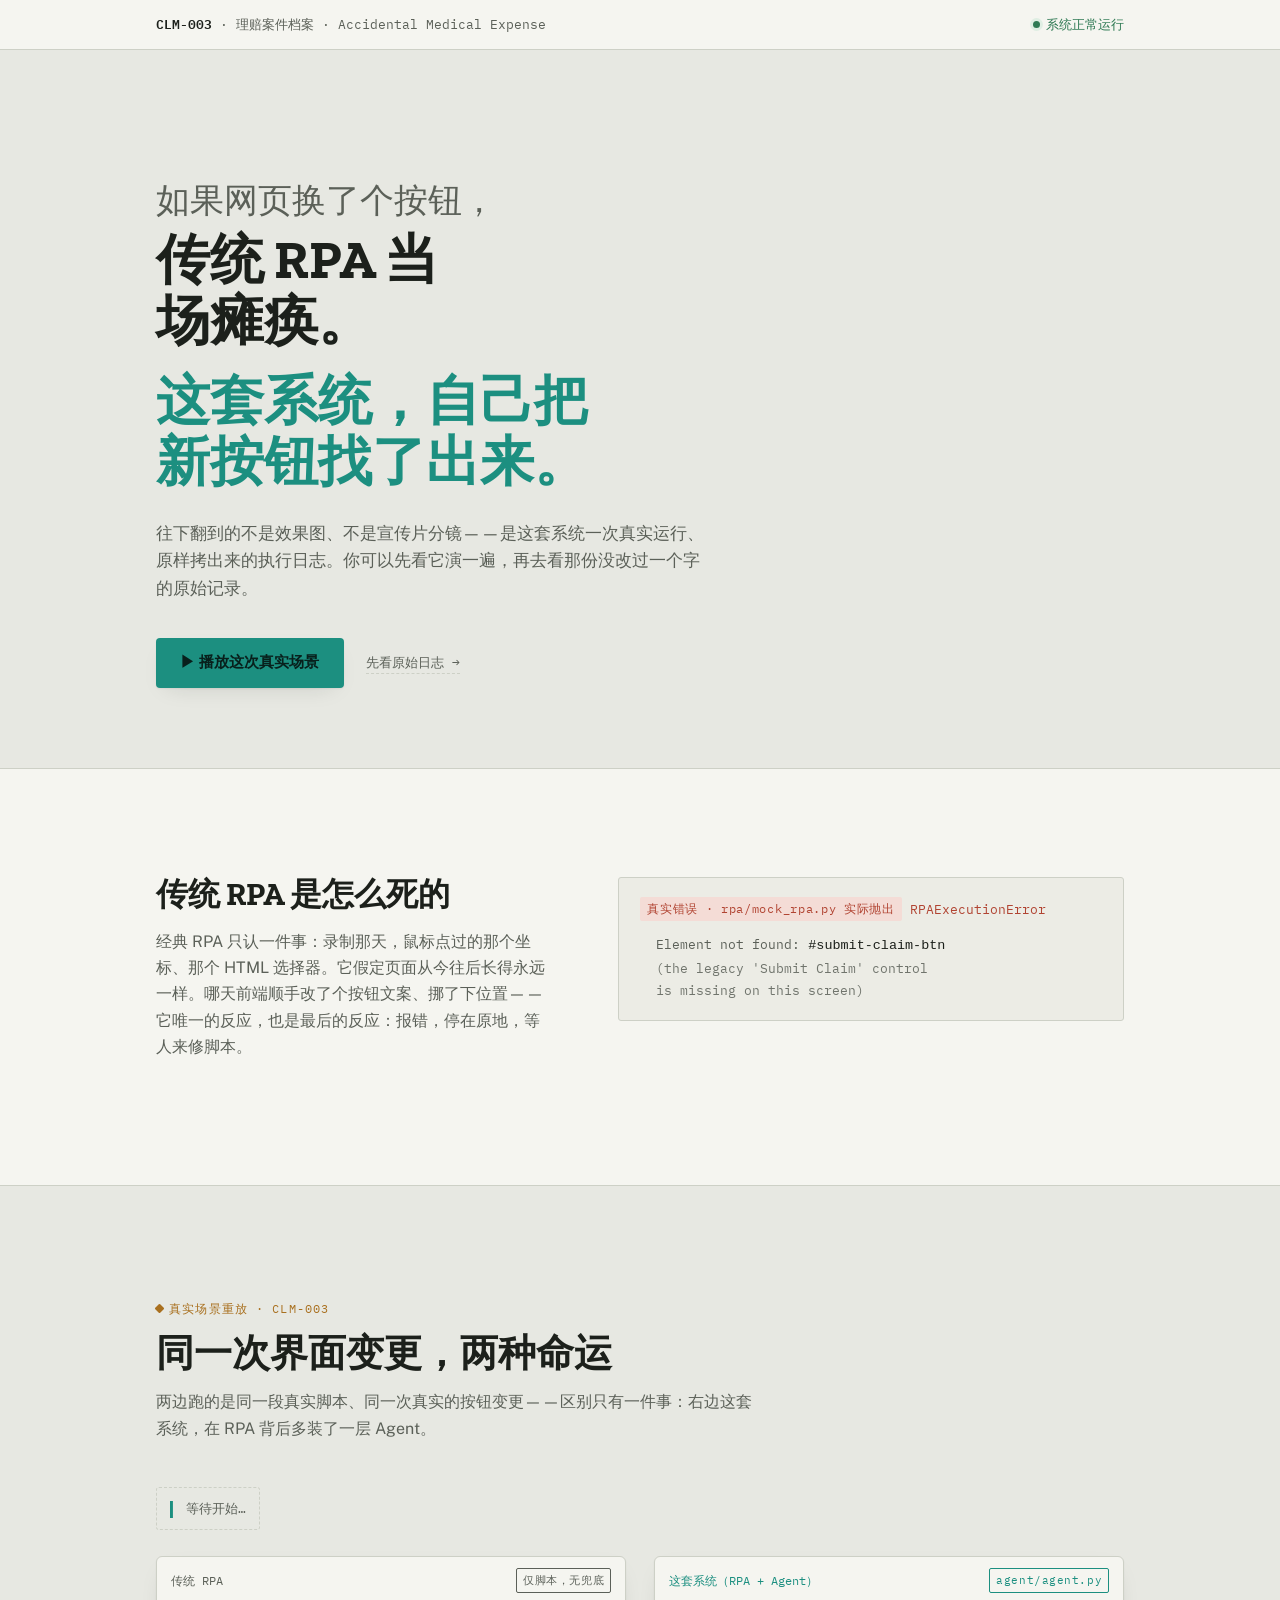
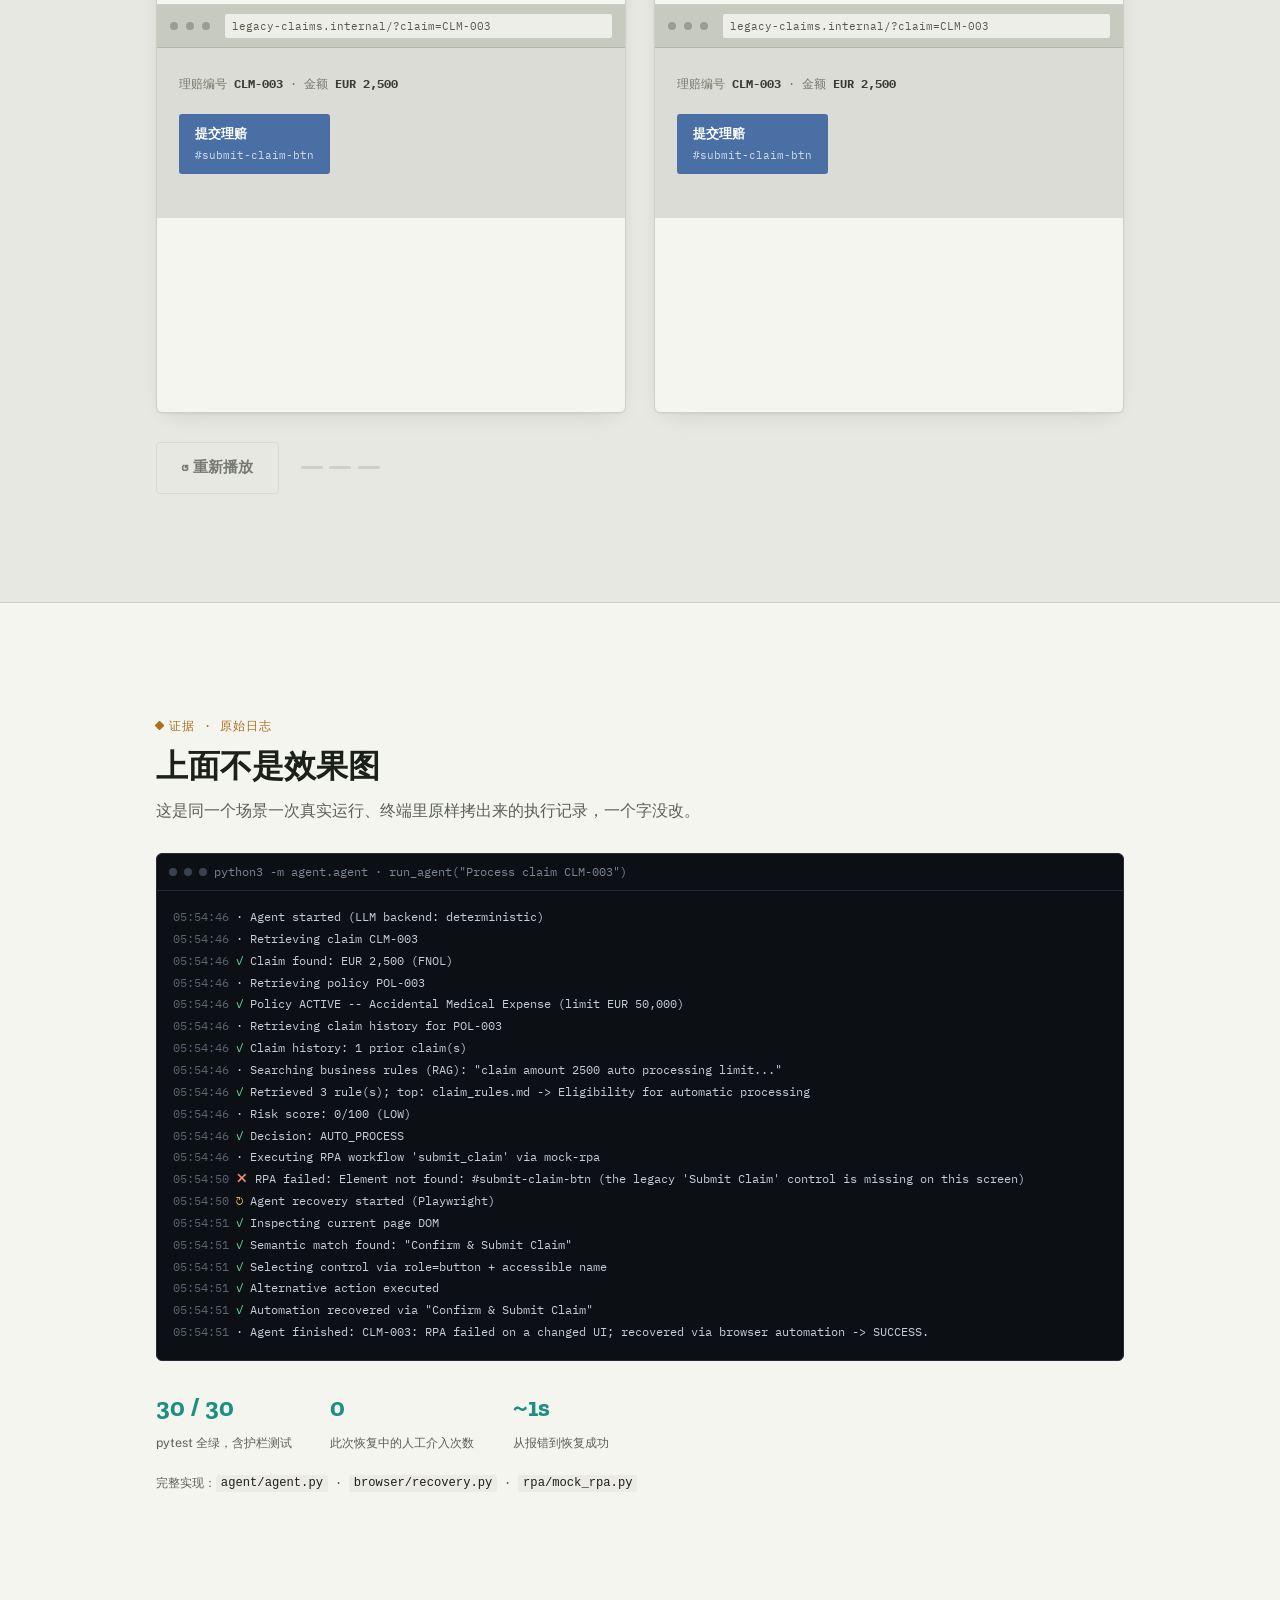
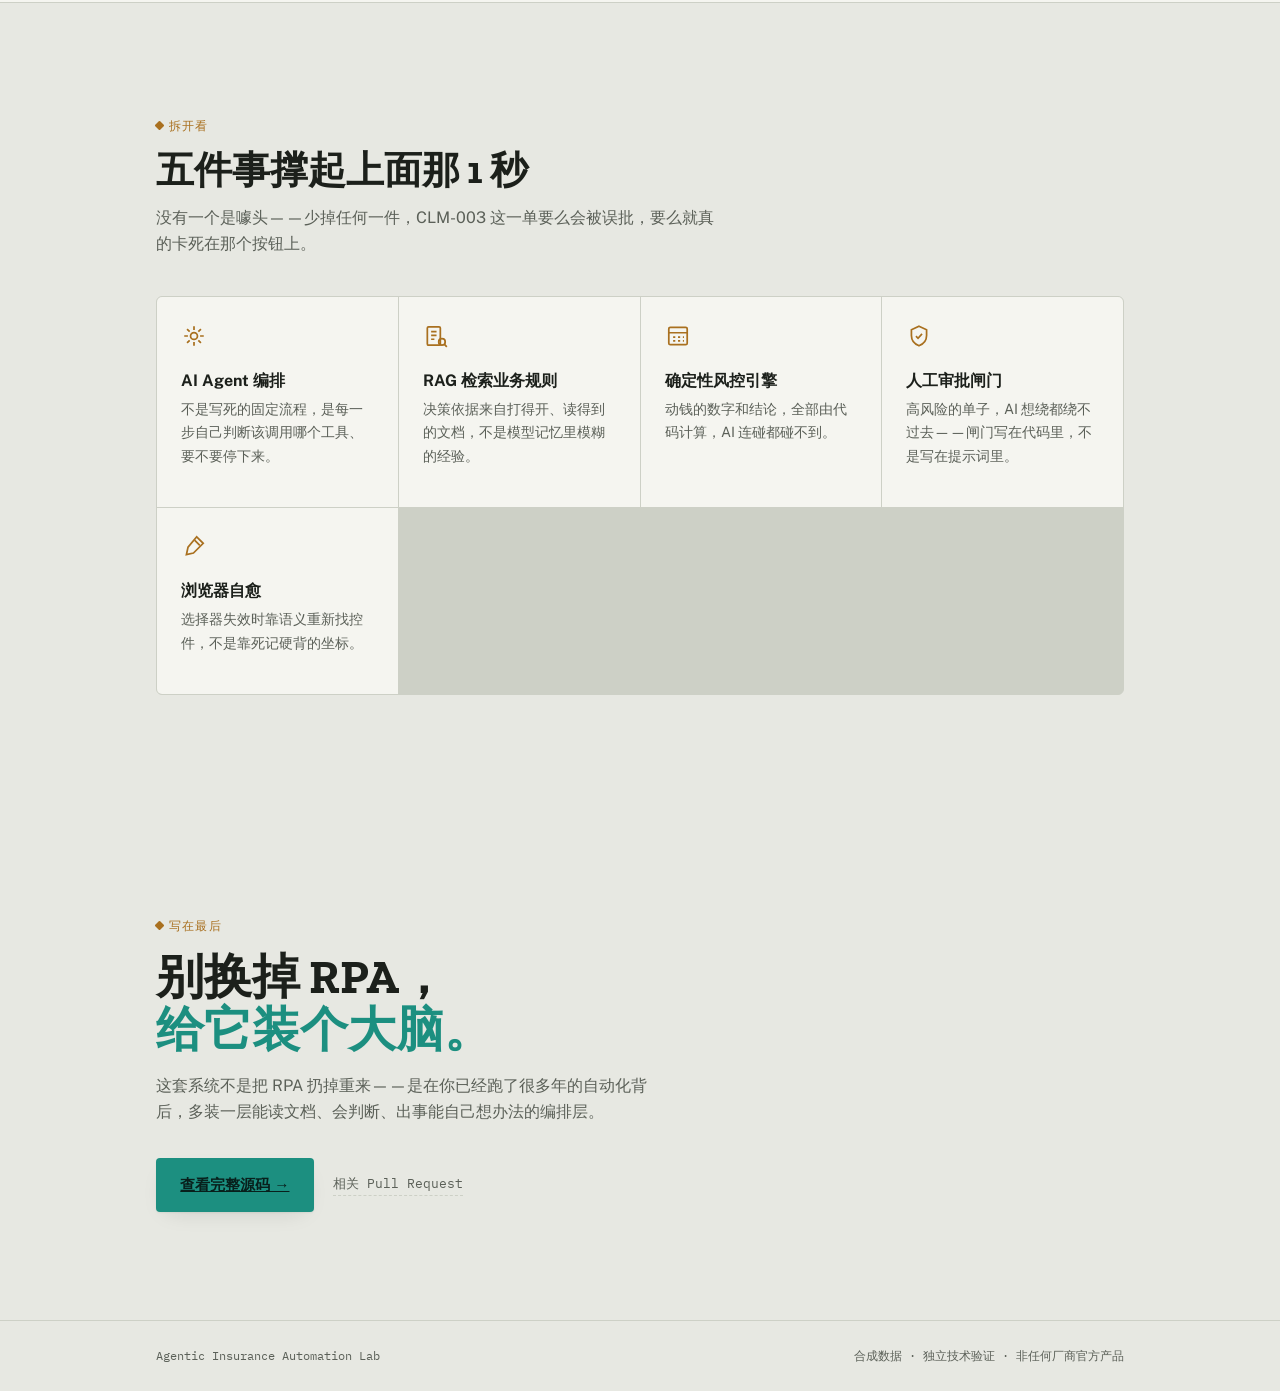
==== docs/index.html @ 55ae453a "Add a GitHub Pages landing page contrasting RPA with this agent docs/index.html is a standalone, sel" ====
<!doctype html>
<html lang="zh-CN">
<head>
<meta charset="utf-8">
<meta name="viewport" content="width=device-width, initial-scale=1">
<title>RPA进化论</title>
<meta name="description" content="传统 RPA 网页元素一变就瘫痪，这套 Agent 系统靠语义自己找回按钮——用一次真实运行的原始日志说话。">
<link rel="preconnect" href="https://fonts.googleapis.com">
<link rel="preconnect" href="https://fonts.gstatic.com" crossorigin>
<link href="https://fonts.googleapis.com/css2?family=Zilla+Slab:wght@400;500;600;700&family=Public+Sans:wght@400;500;600;700&family=IBM+Plex+Mono:wght@400;500;600&display=swap" rel="stylesheet">

<style>
  :root {
    --bg: #E7E8E2;
    --surface: #F5F5F0;
    --surface-2: #ECECE5;
    --border: #CDD0C6;
    --text: #1C201B;
    --text-dim: #5B6058;
    --accent: #A9701F;
    --accent-ink: #FFFFFF;
    --accent-soft: #EDE0C8;
    --agent: #1C8F80;
    --agent-soft: #D9EEEA;
    --good: #2F7A54;
    --good-soft: #DFEEE3;
    --bad: #B14432;
    --bad-soft: #F4DCD6;
    --shadow: 0 1px 2px rgba(28,32,27,.06), 0 8px 24px -12px rgba(28,32,27,.18);
  }

  @media (prefers-color-scheme: dark) {
    :root:not([data-theme="light"]) {
      --bg: #10141B;
      --surface: #171C25;
      --surface-2: #1E2530;
      --border: #2B3340;
      --text: #EDEEEA;
      --text-dim: #9BA3AF;
      --accent: #D6A24A;
      --accent-ink: #1B1204;
      --accent-soft: #3A3221;
      --agent: #57C6B6;
      --agent-soft: #1B302D;
      --good: #6BC299;
      --good-soft: #17301F;
      --bad: #E08A76;
      --bad-soft: #33201B;
      --shadow: 0 1px 2px rgba(0,0,0,.4), 0 12px 32px -14px rgba(0,0,0,.6);
    }
  }
  :root[data-theme="dark"] {
    --bg: #10141B;
    --surface: #171C25;
    --surface-2: #1E2530;
    --border: #2B3340;
    --text: #EDEEEA;
    --text-dim: #9BA3AF;
    --accent: #D6A24A;
    --accent-ink: #1B1204;
    --accent-soft: #3A3221;
    --agent: #57C6B6;
    --agent-soft: #1B302D;
    --good: #6BC299;
    --good-soft: #17301F;
    --bad: #E08A76;
    --bad-soft: #33201B;
    --shadow: 0 1px 2px rgba(0,0,0,.4), 0 12px 32px -14px rgba(0,0,0,.6);
  }

  * { box-sizing: border-box; }
  html { -webkit-text-size-adjust: 100%; }
  body {
    margin: 0;
    background: var(--bg);
    color: var(--text);
    font-family: "Public Sans", "PingFang SC", "Microsoft YaHei", -apple-system, BlinkMacSystemFont, sans-serif;
    font-size: 16px;
    line-height: 1.65;
    -webkit-font-smoothing: antialiased;
    overflow-x: hidden;
  }
  ::selection { background: var(--accent-soft); color: var(--text); }

  a { color: inherit; }
  :focus-visible { outline: 2px solid var(--agent); outline-offset: 3px; border-radius: 2px; }

  h1, h2, h3 {
    font-family: "Zilla Slab", Georgia, "Songti SC", serif;
    font-weight: 700;
    line-height: 1.12;
    text-wrap: balance;
    margin: 0;
  }

  .wrap { max-width: 1080px; margin: 0 auto; padding-inline: clamp(20px, 5vw, 56px); }
  section { padding-block: clamp(56px, 9vw, 108px); }

  .eyebrow {
    display: inline-flex;
    align-items: center;
    gap: .5em;
    font-family: "IBM Plex Mono", ui-monospace, monospace;
    font-size: .78rem;
    letter-spacing: .09em;
    text-transform: uppercase;
    color: var(--accent);
    margin-bottom: 1.1em;
  }
  .eyebrow::before {
    content: "";
    width: 7px; height: 7px;
    background: var(--accent);
    display: inline-block;
    border-radius: 1px;
    transform: rotate(45deg);
  }

  /* ---------------- top tab strip ---------------- */
  .filetab {
    border-bottom: 1px solid var(--border);
    background: var(--surface);
  }
  .filetab .wrap {
    display: flex; align-items: center; justify-content: space-between;
    padding-block: 14px;
    font-family: "IBM Plex Mono", monospace;
    font-size: .8rem;
    color: var(--text-dim);
  }
  .filetab strong { color: var(--text); font-weight: 600; }
  .filetab .status {
    display: inline-flex; align-items: center; gap: .5em;
    color: var(--good);
  }
  .filetab .status i {
    width: 7px; height: 7px; border-radius: 50%; background: var(--good);
    box-shadow: 0 0 0 3px var(--good-soft);
  }

  /* ---------------- hero ---------------- */
  .hero { padding-block: clamp(64px, 11vw, 132px) clamp(40px, 7vw, 80px); }
  .hero h1 {
    font-size: clamp(2rem, 5.6vw, 3.4rem);
    max-width: 15ch;
  }
  .hero h1 .dim { display: block; color: var(--text-dim); font-weight: 500; font-size: .62em; margin-bottom: .3em; }
  .hero h1 .strike { display: block; }
  .hero h1 .twist {
    display: block;
    color: var(--agent);
    margin-top: .35em;
  }
  .hero p.lede {
    max-width: 56ch;
    color: var(--text-dim);
    font-size: 1.05rem;
    margin-top: 1.6em;
  }
  .hero .cta-row { margin-top: 2.2em; display: flex; align-items: center; gap: 1.4em; flex-wrap: wrap; }

  .btn {
    font-family: "Public Sans", sans-serif;
    font-weight: 600;
    font-size: .95rem;
    border: none;
    border-radius: 4px;
    padding: .95em 1.6em;
    cursor: pointer;
    background: var(--agent);
    color: #08201C;
    box-shadow: var(--shadow);
    transition: transform .15s ease, box-shadow .15s ease;
  }
  .btn:hover { transform: translateY(-1px); }
  .btn:active { transform: translateY(0); }
  .btn[disabled] { opacity: .55; cursor: default; transform: none; }
  .btn-ghost {
    background: transparent;
    border: 1px solid var(--border);
    color: var(--text);
    box-shadow: none;
  }

  .kicker-link {
    font-family: "IBM Plex Mono", monospace;
    font-size: .82rem;
    color: var(--text-dim);
    text-decoration: none;
    border-bottom: 1px dashed var(--border);
  }
  .kicker-link:hover { color: var(--text); border-color: var(--text-dim); }

  /* ---------------- incident strip ---------------- */
  .incident {
    background: var(--surface);
    border-top: 1px solid var(--border);
    border-bottom: 1px solid var(--border);
  }
  .incident .grid {
    display: grid;
    grid-template-columns: minmax(0,1.1fr) minmax(0,1.4fr);
    gap: clamp(24px, 5vw, 64px);
    align-items: start;
  }
  .incident h2 { font-size: clamp(1.5rem, 3vw, 2rem); }
  .incident p { color: var(--text-dim); margin-top: 1em; max-width: 46ch; }
  .ticket {
    background: var(--surface-2);
    border: 1px solid var(--border);
    border-radius: 3px;
    padding: 1.4em 1.6em;
    font-family: "IBM Plex Mono", monospace;
    font-size: .84rem;
    color: var(--text-dim);
    position: relative;
  }
  .ticket .tag {
    display: inline-block;
    font-size: .72rem;
    letter-spacing: .06em;
    color: var(--bad);
    background: var(--bad-soft);
    padding: .25em .6em;
    border-radius: 2px;
    margin-bottom: 1em;
  }
  .ticket code { color: var(--text); }

  /* ---------------- demo ---------------- */
  .demo h2 { font-size: clamp(1.7rem, 3.4vw, 2.4rem); }
  .demo > .wrap > p.lede { color: var(--text-dim); max-width: 60ch; margin-top: .9em; }

  .ticker {
    margin-top: 2.2em;
    font-family: "IBM Plex Mono", monospace;
    font-size: .82rem;
    color: var(--text-dim);
    border: 1px dashed var(--border);
    border-radius: 3px;
    padding: .75em 1em;
    display: inline-flex;
    gap: .6em;
    align-items: center;
  }
  .ticker::before { content: "▍"; color: var(--agent); animation: blink 1.1s step-end infinite; }

  .stage {
    margin-top: 1.6em;
    display: grid;
    grid-template-columns: 1fr 1fr;
    gap: clamp(16px, 3vw, 28px);
  }
  @media (max-width: 720px) { .stage { grid-template-columns: 1fr; } }

  .panel {
    background: var(--surface);
    border: 1px solid var(--border);
    border-radius: 6px;
    overflow: hidden;
    box-shadow: var(--shadow);
    display: flex;
    flex-direction: column;
  }
  .panel-head {
    display: flex; align-items: center; justify-content: space-between;
    padding: .9em 1.1em;
    border-bottom: 1px solid var(--border);
    font-family: "IBM Plex Mono", monospace;
    font-size: .78rem;
  }
  .panel--rpa .panel-head { color: var(--text-dim); }
  .panel--agent .panel-head { color: var(--agent); }
  .panel-head .pill {
    font-size: .7rem; letter-spacing: .05em;
    padding: .2em .55em; border-radius: 2px;
    border: 1px solid currentColor;
  }

  /* fake browser mock, deliberately theme-fixed (it's a screenshot-like element) */
  .mockbrowser { background: #DADCD5; }
  .mockchrome {
    display: flex; align-items: center; gap: .5em;
    padding: .55em .8em;
    background: #C7CABF;
    border-bottom: 1px solid #B3B6AA;
  }
  .mockchrome i { width: 8px; height: 8px; border-radius: 50%; background: #9A9D91; display: inline-block; }
  .mockchrome span {
    margin-left: .6em;
    font-family: "IBM Plex Mono", monospace;
    font-size: .7rem;
    color: #565A4C;
    background: #EDEEE7;
    border-radius: 2px;
    padding: .25em .7em;
    flex: 1;
    overflow: hidden;
    text-overflow: ellipsis;
    white-space: nowrap;
  }
  .mockpage {
    position: relative;
    min-height: 170px;
    padding: 1.6em 1.4em;
    color: #3A3C33;
  }
  .mockpage .field {
    font-family: "IBM Plex Mono", monospace;
    font-size: .72rem;
    color: #767A6B;
    margin-bottom: .5em;
  }
  .mockpage .field b { color: #3A3C33; }
  .mockbtn {
    margin-top: 1.2em;
    display: inline-block;
    font-family: "Public Sans", sans-serif;
    font-weight: 600;
    font-size: .82rem;
    padding: .7em 1.2em;
    border-radius: 3px;
    background: #4A6FA5;
    color: #fff;
    position: relative;
    transition: opacity .5s ease, transform .5s ease;
  }
  .mockbtn .selector {
    display: block;
    font-family: "IBM Plex Mono", monospace;
    font-weight: 400;
    font-size: .68rem;
    opacity: .75;
    margin-top: .2em;
  }
  .mockbtn.is-old { position: absolute; }
  .mockbtn.is-new { background: #3D8F6E; }

  .stage[data-act="0"] .mockbtn.is-new,
  .stage[data-act="1"] .mockbtn.is-new,
  .stage[data-act="2"] .mockbtn.is-new,
  .stage[data-act="3"] .mockbtn.is-new { opacity: 0; transform: translateY(-6px); pointer-events: none; }
  .stage[data-act="0"] .mockbtn.is-old { opacity: 1; transform: none; }
  .stage[data-act="1"] .mockbtn.is-old,
  .stage[data-act="2"] .mockbtn.is-old,
  .stage[data-act="3"] .mockbtn.is-old { opacity: 0; transform: translateY(6px); }
  .stage[data-act="1"] .mockbtn.is-new,
  .stage[data-act="2"] .mockbtn.is-new,
  .stage[data-act="3"] .mockbtn.is-new { opacity: 1; transform: none; pointer-events: auto; transition-delay: .15s; }

  .panel-status {
    padding: 1.1em 1.4em 1.4em;
    min-height: 6.4em;
    font-family: "IBM Plex Mono", monospace;
    font-size: .78rem;
  }
  .chip {
    display: inline-flex; align-items: center; gap: .5em;
    padding: .3em .65em;
    border-radius: 2px;
    margin-bottom: .5em;
    opacity: 0;
  }
  .chip.bad { background: var(--bad-soft); color: var(--bad); }
  .chip.good { background: var(--good-soft); color: var(--good); }
  .chip.agent { background: var(--agent-soft); color: var(--agent); }

  .agentlog { list-style: none; margin: 0; padding: 0; }
  .agentlog li { opacity: 0; }
  .stage[data-revealed="true"] .agentlog li {
    animation: reveal .4s ease forwards;
    animation-delay: calc(var(--i) * .38s);
  }
  .stage[data-act="0"] .chip, .stage[data-act="1"] .chip { opacity: 0; }
  .stage[data-revealed="true"] .rpafail { animation: reveal .4s ease forwards; }

  .panel--rpa .outcome, .panel--agent .outcome {
    border-top: 1px solid var(--border);
    padding: 1.1em 1.4em;
    opacity: 0;
    transform: translateY(6px);
    transition: opacity .5s ease, transform .5s ease;
  }
  .stage[data-act="3"] .outcome { opacity: 1; transform: none; }
  .outcome .big { font-family: "Zilla Slab", serif; font-weight: 700; font-size: 1.3rem; }
  .outcome .cap { font-family: "IBM Plex Mono", monospace; font-size: .76rem; color: var(--text-dim); margin-top: .3em; }
  .panel--rpa .outcome .big { color: var(--bad); }
  .panel--agent .outcome .big { color: var(--good); }

  .stage[data-act="2"] .mockbrowser,
  .stage[data-act="3"] .mockbrowser { filter: saturate(.6); }
  .stage[data-act="2"] .panel--rpa .mockbrowser,
  .stage[data-act="3"] .panel--rpa .mockbrowser { filter: saturate(.15) brightness(.94); }

  .ribbon {
    position: absolute; top: 10px; right: -30px;
    background: var(--bad); color: #fff;
    font-family: "IBM Plex Mono", monospace;
    font-size: .65rem; letter-spacing: .08em;
    padding: .3em 2.4em;
    transform: rotate(28deg);
    opacity: 0;
    box-shadow: 0 2px 6px rgba(0,0,0,.25);
  }
  .stage[data-act="2"] .ribbon, .stage[data-act="3"] .ribbon { opacity: 1; transition: opacity .3s ease .1s; }

  .controls { margin-top: 1.8em; display: flex; align-items: center; gap: 1.4em; flex-wrap: wrap; }
  .progress { display: flex; gap: .4em; }
  .progress span { width: 22px; height: 3px; background: var(--border); border-radius: 2px; transition: background .3s ease; }
  .progress span.on { background: var(--agent); }

  /* ---------------- console proof ---------------- */
  .proof { background: var(--surface); border-top: 1px solid var(--border); border-bottom: 1px solid var(--border); }
  .proof h2 { font-size: clamp(1.5rem, 3vw, 2rem); }
  .proof p.lede { color: var(--text-dim); margin-top: .8em; max-width: 56ch; }
  .console {
    margin-top: 1.8em;
    background: #0C0F14;
    border: 1px solid #262B33;
    border-radius: 6px;
    overflow: hidden;
    opacity: 0; transform: translateY(8px);
    transition: opacity .6s ease, transform .6s ease;
  }
  .console.shown { opacity: 1; transform: none; }
  .console-head {
    display: flex; align-items: center; gap: .6em;
    padding: .7em 1em;
    border-bottom: 1px solid #262B33;
    font-family: "IBM Plex Mono", monospace;
    font-size: .74rem;
    color: #7C8697;
  }
  .console-head i { width: 8px; height: 8px; border-radius: 50%; background: #3A4150; display: inline-block; }
  .console pre {
    margin: 0;
    padding: 1.2em 1.3em 1.4em;
    font-family: "IBM Plex Mono", monospace;
    font-size: .78rem;
    line-height: 1.75;
    color: #C7CDD6;
    overflow-x: auto;
    font-variant-numeric: tabular-nums;
  }
  .console .ok { color: #6FD19A; }
  .console .bad { color: #F2917B; }
  .console .warn { color: #E8B65E; }
  .console .dim { color: #5C6472; }

  .stats { display: flex; gap: 2.4em; margin-top: 1.6em; flex-wrap: wrap; }
  .stat b { font-family: "Zilla Slab", serif; font-size: 1.6rem; display: block; color: var(--agent); }
  .stat span { font-size: .78rem; color: var(--text-dim); }
  .filepaths {
    margin-top: 1.4em;
    font-family: "IBM Plex Mono", monospace;
    font-size: .76rem;
    color: var(--text-dim);
  }
  .filepaths code { color: var(--text); background: var(--surface-2); padding: .1em .4em; border-radius: 2px; }

  /* ---------------- pillars ---------------- */
  .pillars h2 { font-size: clamp(1.7rem, 3.4vw, 2.4rem); max-width: 18ch; }
  .pillars > .wrap > p.lede { color: var(--text-dim); margin-top: .8em; max-width: 56ch; }
  .pillar-grid {
    margin-top: 2.4em;
    display: grid;
    grid-template-columns: repeat(auto-fit, minmax(240px, 1fr));
    gap: 1px;
    background: var(--border);
    border: 1px solid var(--border);
    border-radius: 6px;
    overflow: hidden;
  }
  .pillar {
    background: var(--surface);
    padding: 1.6em 1.5em;
  }
  .pillar svg { width: 26px; height: 26px; color: var(--accent); margin-bottom: .9em; }
  .pillar h3 { font-family: "Public Sans", sans-serif; font-size: 1rem; font-weight: 700; }
  .pillar p { color: var(--text-dim); font-size: .89rem; margin-top: .5em; }

  /* ---------------- close ---------------- */
  .close { text-align: left; }
  .close h2 {
    font-size: clamp(1.8rem, 4.4vw, 3rem);
    max-width: 18ch;
  }
  .close .accent { color: var(--agent); }
  .close p.lede { color: var(--text-dim); margin-top: 1em; max-width: 50ch; }
  .close .cta-row { margin-top: 2em; display: flex; gap: 1.2em; align-items: center; flex-wrap: wrap; }

  footer {
    border-top: 1px solid var(--border);
    padding-block: 1.6em;
  }
  footer .wrap {
    display: flex; justify-content: space-between; align-items: center; flex-wrap: wrap; gap: .6em;
    font-family: "IBM Plex Mono", monospace;
    font-size: .74rem;
    color: var(--text-dim);
  }

  @keyframes reveal { from { opacity: 0; transform: translateY(4px); } to { opacity: 1; transform: none; } }
  @keyframes blink { 50% { opacity: 0; } }

  @media (prefers-reduced-motion: reduce) {
    *, *::before, *::after { animation-duration: .01ms !important; transition-duration: .01ms !important; }
  }
</style>
</head>
<body>

<div class="filetab">
  <div class="wrap">
    <span><strong>CLM-003</strong> · 理赔案件档案 · Accidental Medical Expense</span>
    <span class="status"><i></i> 系统正常运行</span>
  </div>
</div>

<header class="hero">
  <div class="wrap">
    <h1>
      <span class="dim">如果网页换了个按钮，</span>
      <span class="strike">传统 RPA 当场瘫痪。</span>
      <span class="twist">这套系统，自己把新按钮找了出来。</span>
    </h1>
    <p class="lede">往下翻到的不是效果图、不是宣传片分镜——是这套系统一次真实运行、原样拷出来的执行日志。你可以先看它演一遍，再去看那份没改过一个字的原始记录。</p>
    <div class="cta-row">
      <button class="btn" id="playBtn" type="button">▶ 播放这次真实场景</button>
      <a class="kicker-link" href="#proof">先看原始日志 →</a>
    </div>
  </div>
</header>

<section class="incident">
  <div class="wrap grid">
    <div>
      <h2>传统 RPA 是怎么死的</h2>
      <p>经典 RPA 只认一件事：录制那天，鼠标点过的那个坐标、那个 HTML 选择器。它假定页面从今往后长得永远一样。哪天前端顺手改了个按钮文案、挪了下位置——它唯一的反应，也是最后的反应：报错，停在原地，等人来修脚本。</p>
    </div>
    <div class="ticket">
      <span class="tag">真实错误 · rpa/mock_rpa.py 实际抛出</span>
      <span style="color:var(--bad)">RPAExecutionError</span><br>
      &nbsp;&nbsp;Element not found: <code>#submit-claim-btn</code><br>
      &nbsp;&nbsp;<span class="dim" style="opacity:.85">(the legacy 'Submit Claim' control</span><br>
      &nbsp;&nbsp;<span class="dim" style="opacity:.85">is missing on this screen)</span>
    </div>
  </div>
</section>

<section class="demo" id="demo">
  <div class="wrap">
    <span class="eyebrow">真实场景重放 · CLM-003</span>
    <h2>同一次界面变更，两种命运</h2>
    <p class="lede">两边跑的是同一段真实脚本、同一次真实的按钮变更——区别只有一件事：右边这套系统，在 RPA 背后多装了一层 Agent。</p>

    <div class="ticker" id="ticker">等待开始…</div>

    <div class="stage" id="stage" data-act="0">
      <div class="panel panel--rpa" id="panelRpa">
        <div class="panel-head"><span>传统 RPA</span><span class="pill">仅脚本，无兜底</span></div>
        <div class="mockbrowser">
          <div class="mockchrome"><i></i><i></i><i></i><span>legacy-claims.internal/?claim=CLM-003</span></div>
          <div class="mockpage">
            <div class="field">理赔编号 <b>CLM-003</b> · 金额 <b>EUR 2,500</b></div>
            <span class="mockbtn is-old">提交理赔<span class="selector">#submit-claim-btn</span></span>
            <span class="mockbtn is-new">确认并提交<span class="selector">#confirm-submit-btn</span></span>
            <div class="ribbon">STUCK</div>
          </div>
        </div>
        <div class="panel-status">
          <div class="chip bad rpafail">✕ Element not found: #submit-claim-btn</div>
        </div>
        <div class="outcome">
          <div class="big">停摆</div>
          <div class="cap">等待人工排查、修改脚本 — 通常几小时到几天</div>
        </div>
      </div>

      <div class="panel panel--agent" id="panelAgent">
        <div class="panel-head"><span>这套系统（RPA + Agent）</span><span class="pill">agent/agent.py</span></div>
        <div class="mockbrowser">
          <div class="mockchrome"><i></i><i></i><i></i><span>legacy-claims.internal/?claim=CLM-003</span></div>
          <div class="mockpage">
            <div class="field">理赔编号 <b>CLM-003</b> · 金额 <b>EUR 2,500</b></div>
            <span class="mockbtn is-old">提交理赔<span class="selector">#submit-claim-btn</span></span>
            <span class="mockbtn is-new">确认并提交<span class="selector">#confirm-submit-btn</span></span>
          </div>
        </div>
        <div class="panel-status">
          <ul class="agentlog">
            <li style="--i:0" class="chip bad">✕ 目标丢失：#submit-claim-btn</li>
            <li style="--i:1" class="chip agent">↻ 启动浏览器自愈</li>
            <li style="--i:2" class="chip agent">✓ 语义匹配："确认并提交"</li>
            <li style="--i:3" class="chip good">✓ 自动化已恢复</li>
          </ul>
        </div>
        <div class="outcome">
          <div class="big">自动恢复</div>
          <div class="cap">耗时约 1 秒，全程零人工介入</div>
        </div>
      </div>
    </div>

    <div class="controls">
      <button class="btn btn-ghost" id="replayBtn" type="button" disabled>↺ 重新播放</button>
      <div class="progress"><span data-p="1"></span><span data-p="2"></span><span data-p="3"></span></div>
    </div>
  </div>
</section>

<section class="proof" id="proof">
  <div class="wrap">
    <span class="eyebrow">证据 · 原始日志</span>
    <h2>上面不是效果图</h2>
    <p class="lede">这是同一个场景一次真实运行、终端里原样拷出来的执行记录，一个字没改。</p>

    <div class="console shown">
      <div class="console-head"><i></i><i></i><i></i><span>python3 -m agent.agent · run_agent("Process claim CLM-003")</span></div>
      <pre><span class="dim">05:54:46</span> · Agent started (LLM backend: deterministic)
<span class="dim">05:54:46</span> · Retrieving claim CLM-003
<span class="dim">05:54:46</span> <span class="ok">✓</span> Claim found: EUR 2,500 (FNOL)
<span class="dim">05:54:46</span> · Retrieving policy POL-003
<span class="dim">05:54:46</span> <span class="ok">✓</span> Policy ACTIVE -- Accidental Medical Expense (limit EUR 50,000)
<span class="dim">05:54:46</span> · Retrieving claim history for POL-003
<span class="dim">05:54:46</span> <span class="ok">✓</span> Claim history: 1 prior claim(s)
<span class="dim">05:54:46</span> · Searching business rules (RAG): "claim amount 2500 auto processing limit..."
<span class="dim">05:54:46</span> <span class="ok">✓</span> Retrieved 3 rule(s); top: claim_rules.md -&gt; Eligibility for automatic processing
<span class="dim">05:54:46</span> · Risk score: 0/100 (LOW)
<span class="dim">05:54:46</span> <span class="ok">✓</span> Decision: AUTO_PROCESS
<span class="dim">05:54:46</span> · Executing RPA workflow 'submit_claim' via mock-rpa
<span class="dim">05:54:50</span> <span class="bad">✕</span> RPA failed: Element not found: #submit-claim-btn (the legacy 'Submit Claim' control is missing on this screen)
<span class="dim">05:54:50</span> <span class="warn">↻</span> Agent recovery started (Playwright)
<span class="dim">05:54:51</span> <span class="ok">✓</span> Inspecting current page DOM
<span class="dim">05:54:51</span> <span class="ok">✓</span> Semantic match found: "Confirm &amp; Submit Claim"
<span class="dim">05:54:51</span> <span class="ok">✓</span> Selecting control via role=button + accessible name
<span class="dim">05:54:51</span> <span class="ok">✓</span> Alternative action executed
<span class="dim">05:54:51</span> <span class="ok">✓</span> Automation recovered via "Confirm &amp; Submit Claim"
<span class="dim">05:54:51</span> · Agent finished: CLM-003: RPA failed on a changed UI; recovered via browser automation -&gt; SUCCESS.</pre>
    </div>

    <div class="stats">
      <div class="stat"><b>30 / 30</b><span>pytest 全绿，含护栏测试</span></div>
      <div class="stat"><b>0</b><span>此次恢复中的人工介入次数</span></div>
      <div class="stat"><b>~1s</b><span>从报错到恢复成功</span></div>
    </div>
    <div class="filepaths">完整实现：<code>agent/agent.py</code> · <code>browser/recovery.py</code> · <code>rpa/mock_rpa.py</code></div>
  </div>
</section>

<section class="pillars">
  <div class="wrap">
    <span class="eyebrow">拆开看</span>
    <h2>五件事撑起上面那 1 秒</h2>
    <p class="lede">没有一个是噱头——少掉任何一件，CLM-003 这一单要么会被误批，要么就真的卡死在那个按钮上。</p>
    <div class="pillar-grid">
      <div class="pillar">
        <svg viewBox="0 0 24 24" fill="none" stroke="currentColor" stroke-width="1.6"><circle cx="12" cy="12" r="3.2"/><path d="M12 3v3.4M12 17.6V21M3 12h3.4M17.6 12H21M5.6 5.6l2.4 2.4M16 16l2.4 2.4M5.6 18.4L8 16M16 8l2.4-2.4"/></svg>
        <h3>AI Agent 编排</h3>
        <p>不是写死的固定流程，是每一步自己判断该调用哪个工具、要不要停下来。</p>
      </div>
      <div class="pillar">
        <svg viewBox="0 0 24 24" fill="none" stroke="currentColor" stroke-width="1.6"><rect x="4" y="3.5" width="12" height="17" rx="1.2"/><path d="M7.5 8h5M7.5 11.5h5M7.5 15h3"/><circle cx="17.5" cy="17.5" r="3"/><path d="M19.8 19.8L22 22"/></svg>
        <h3>RAG 检索业务规则</h3>
        <p>决策依据来自打得开、读得到的文档，不是模型记忆里模糊的经验。</p>
      </div>
      <div class="pillar">
        <svg viewBox="0 0 24 24" fill="none" stroke="currentColor" stroke-width="1.6"><rect x="3.5" y="4" width="17" height="16" rx="1.4"/><path d="M3.5 9h17M7.5 13h2M12 13h2M16.5 13h1M7.5 16.5h2M12 16.5h2M16.5 16.5h1"/></svg>
        <h3>确定性风控引擎</h3>
        <p>动钱的数字和结论，全部由代码计算，AI 连碰都碰不到。</p>
      </div>
      <div class="pillar">
        <svg viewBox="0 0 24 24" fill="none" stroke="currentColor" stroke-width="1.6"><path d="M12 3l7 3.2v5.4c0 4.4-3 7.9-7 9.4-4-1.5-7-5-7-9.4V6.2L12 3z"/><path d="M9.2 12.2l1.9 1.9 3.7-4"/></svg>
        <h3>人工审批闸门</h3>
        <p>高风险的单子，AI 想绕都绕不过去——闸门写在代码里，不是写在提示词里。</p>
      </div>
      <div class="pillar">
        <svg viewBox="0 0 24 24" fill="none" stroke="currentColor" stroke-width="1.6"><path d="M14.5 3.5l6 6-9 9-6.5 1.5L6.5 13l8-9.5z"/><path d="M12.5 6.5l4.9 4.9"/></svg>
        <h3>浏览器自愈</h3>
        <p>选择器失效时靠语义重新找控件，不是靠死记硬背的坐标。</p>
      </div>
    </div>
  </div>
</section>

<section class="close">
  <div class="wrap">
    <span class="eyebrow">写在最后</span>
    <h2>别换掉 RPA，<span class="accent">给它装个大脑。</span></h2>
    <p class="lede">这套系统不是把 RPA 扔掉重来——是在你已经跑了很多年的自动化背后，多装一层能读文档、会判断、出事能自己想办法的编排层。</p>
    <div class="cta-row">
      <a class="btn" href="https://github.com/Jack-CuiXiaodong/agentic-insurance-automation" target="_blank" rel="noopener">查看完整源码 →</a>
      <a class="kicker-link" href="https://github.com/Jack-CuiXiaodong/agentic-insurance-automation/pull/1" target="_blank" rel="noopener">相关 Pull Request</a>
    </div>
  </div>
</section>

<footer>
  <div class="wrap">
    <span>Agentic Insurance Automation Lab</span>
    <span>合成数据 · 独立技术验证 · 非任何厂商官方产品</span>
  </div>
</footer>

<script>
(function () {
  var stage = document.getElementById('stage');
  var ticker = document.getElementById('ticker');
  var playBtn = document.getElementById('playBtn');
  var replayBtn = document.getElementById('replayBtn');
  var dots = document.querySelectorAll('.progress span');
  var reduced = window.matchMedia('(prefers-reduced-motion: reduce)').matches;

  var acts = [
    { text: '等待开始…', gap: 0 },
    { text: '10:42 · 前端悄悄上线了新版按钮', gap: reduced ? 60 : 1000 },
    { text: '两边同时尝试点击「提交」…', gap: reduced ? 60 : 1500 },
    { text: '结果揭晓', gap: reduced ? 60 : 1700 }
  ];

  var timers = [];
  function clearTimers() { timers.forEach(clearTimeout); timers = []; }

  function setAct(n) {
    stage.setAttribute('data-act', String(n));
    if (n >= 2) {
      stage.setAttribute('data-revealed', 'true');
    } else {
      stage.removeAttribute('data-revealed');
    }
    ticker.textContent = acts[n].text;
    dots.forEach(function (d, i) { d.classList.toggle('on', i < n); });
  }

  function play() {
    clearTimers();
    playBtn.setAttribute('disabled', 'true');
    replayBtn.setAttribute('disabled', 'true');
    setAct(0);
    var t = 0;
    for (var i = 1; i < acts.length; i++) {
      t += acts[i].gap;
      (function (idx, delay) {
        timers.push(setTimeout(function () { setAct(idx); }, delay));
      })(i, t);
    }
    timers.push(setTimeout(function () {
      playBtn.removeAttribute('disabled');
      replayBtn.removeAttribute('disabled');
    }, t + 200));
  }

  playBtn.addEventListener('click', play);
  replayBtn.addEventListener('click', play);
})();
</script>
</body>
</html>
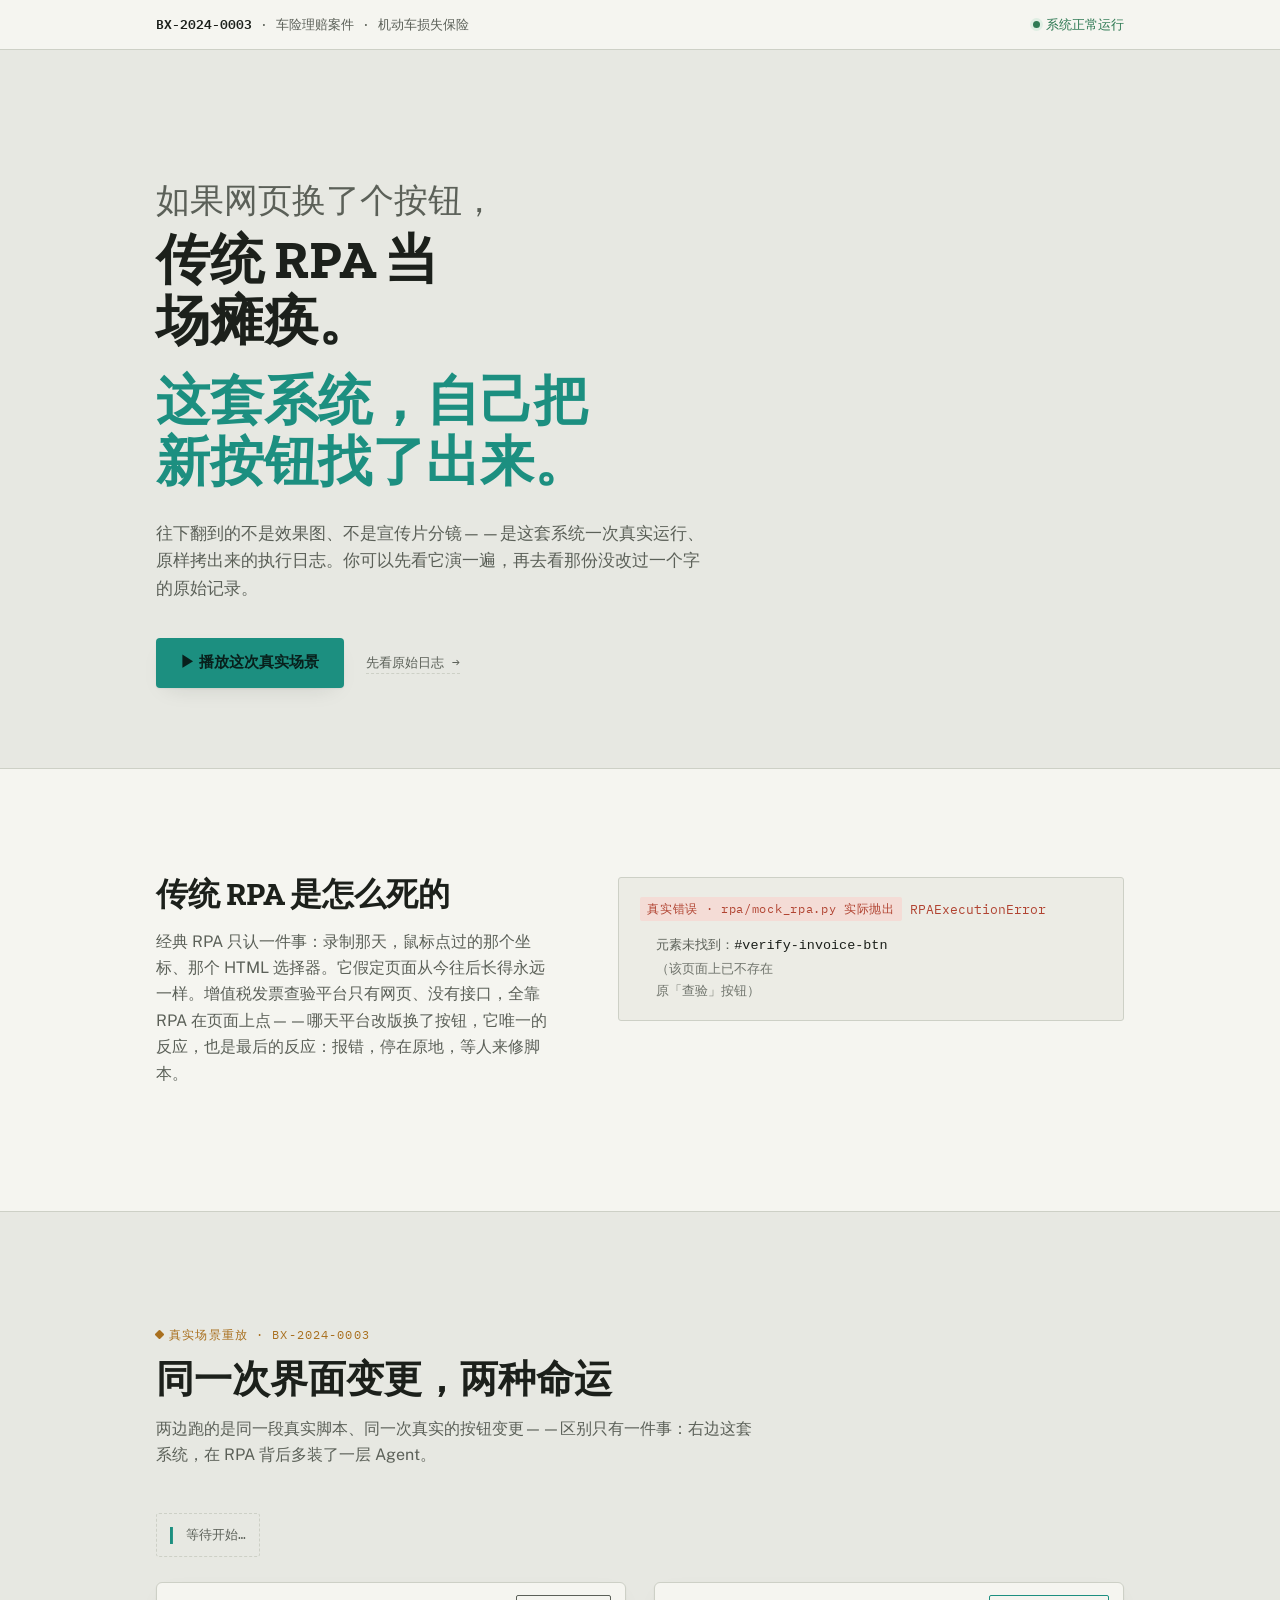
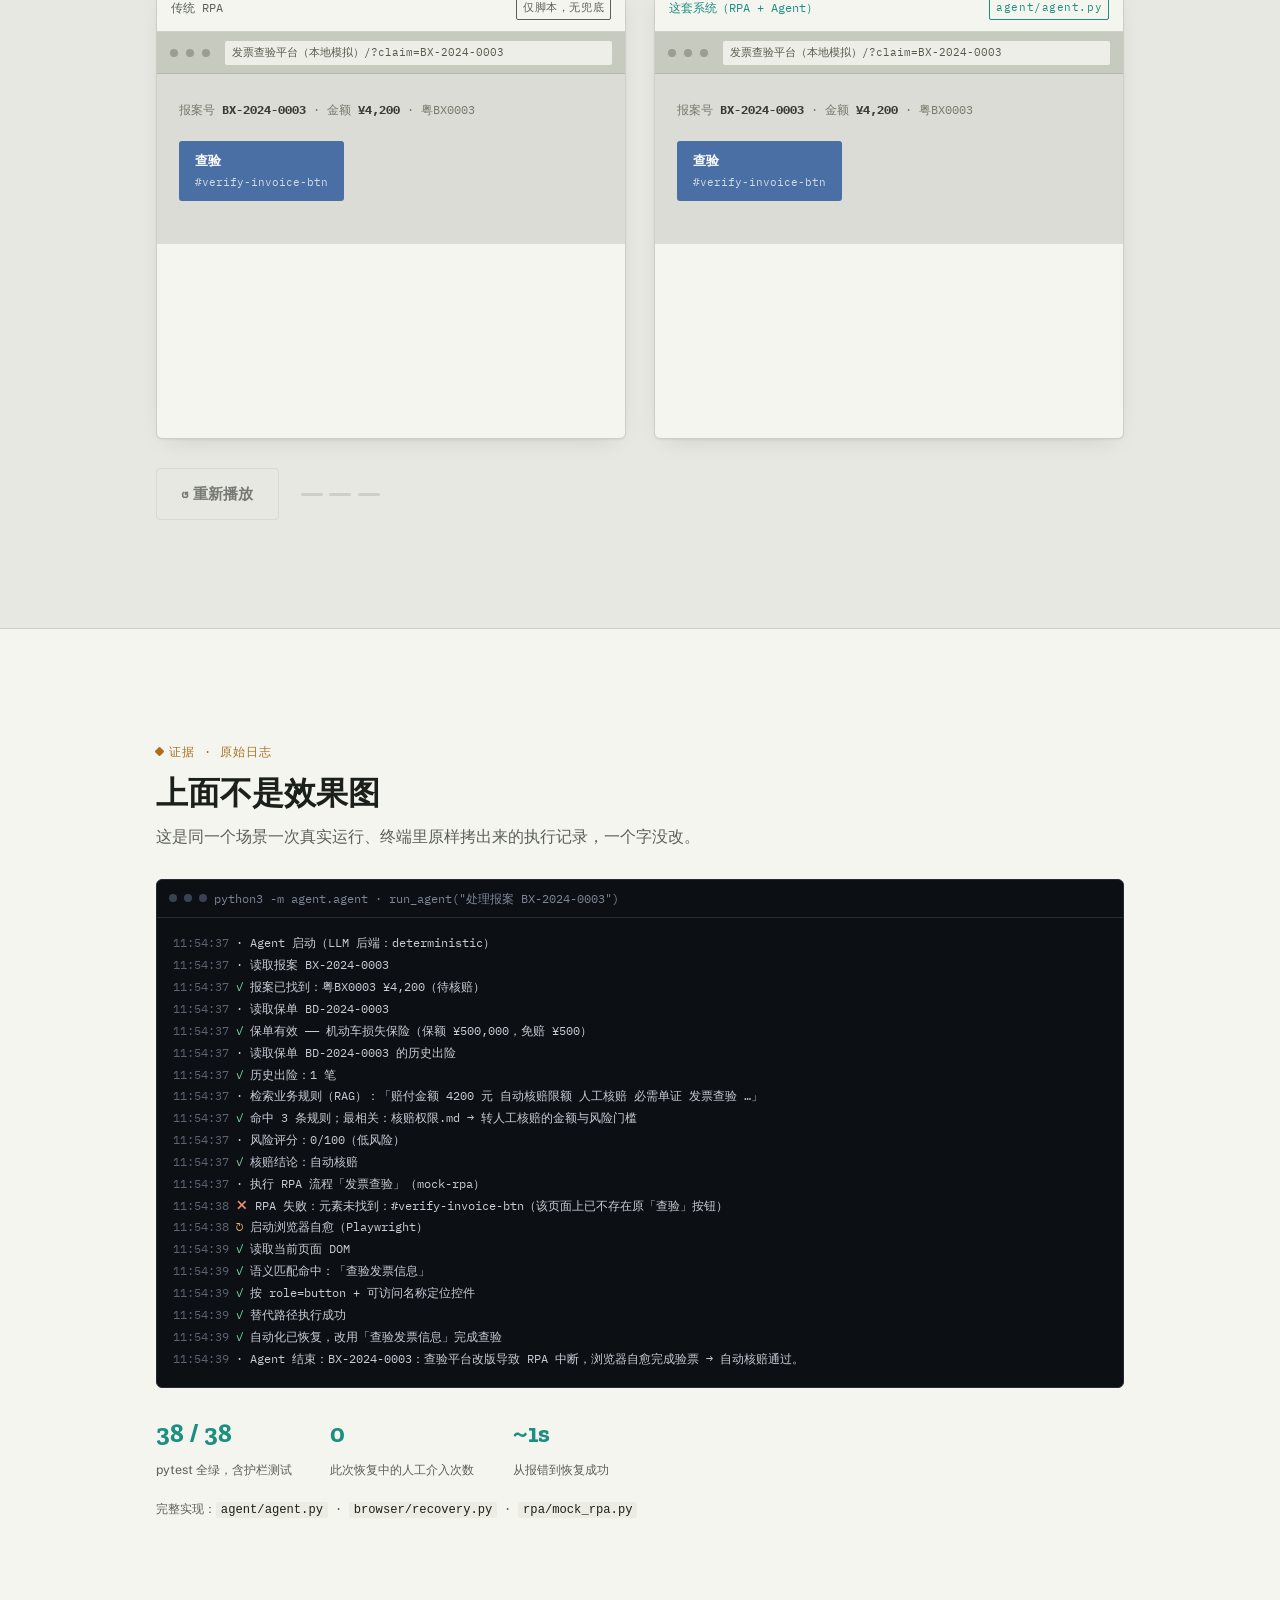
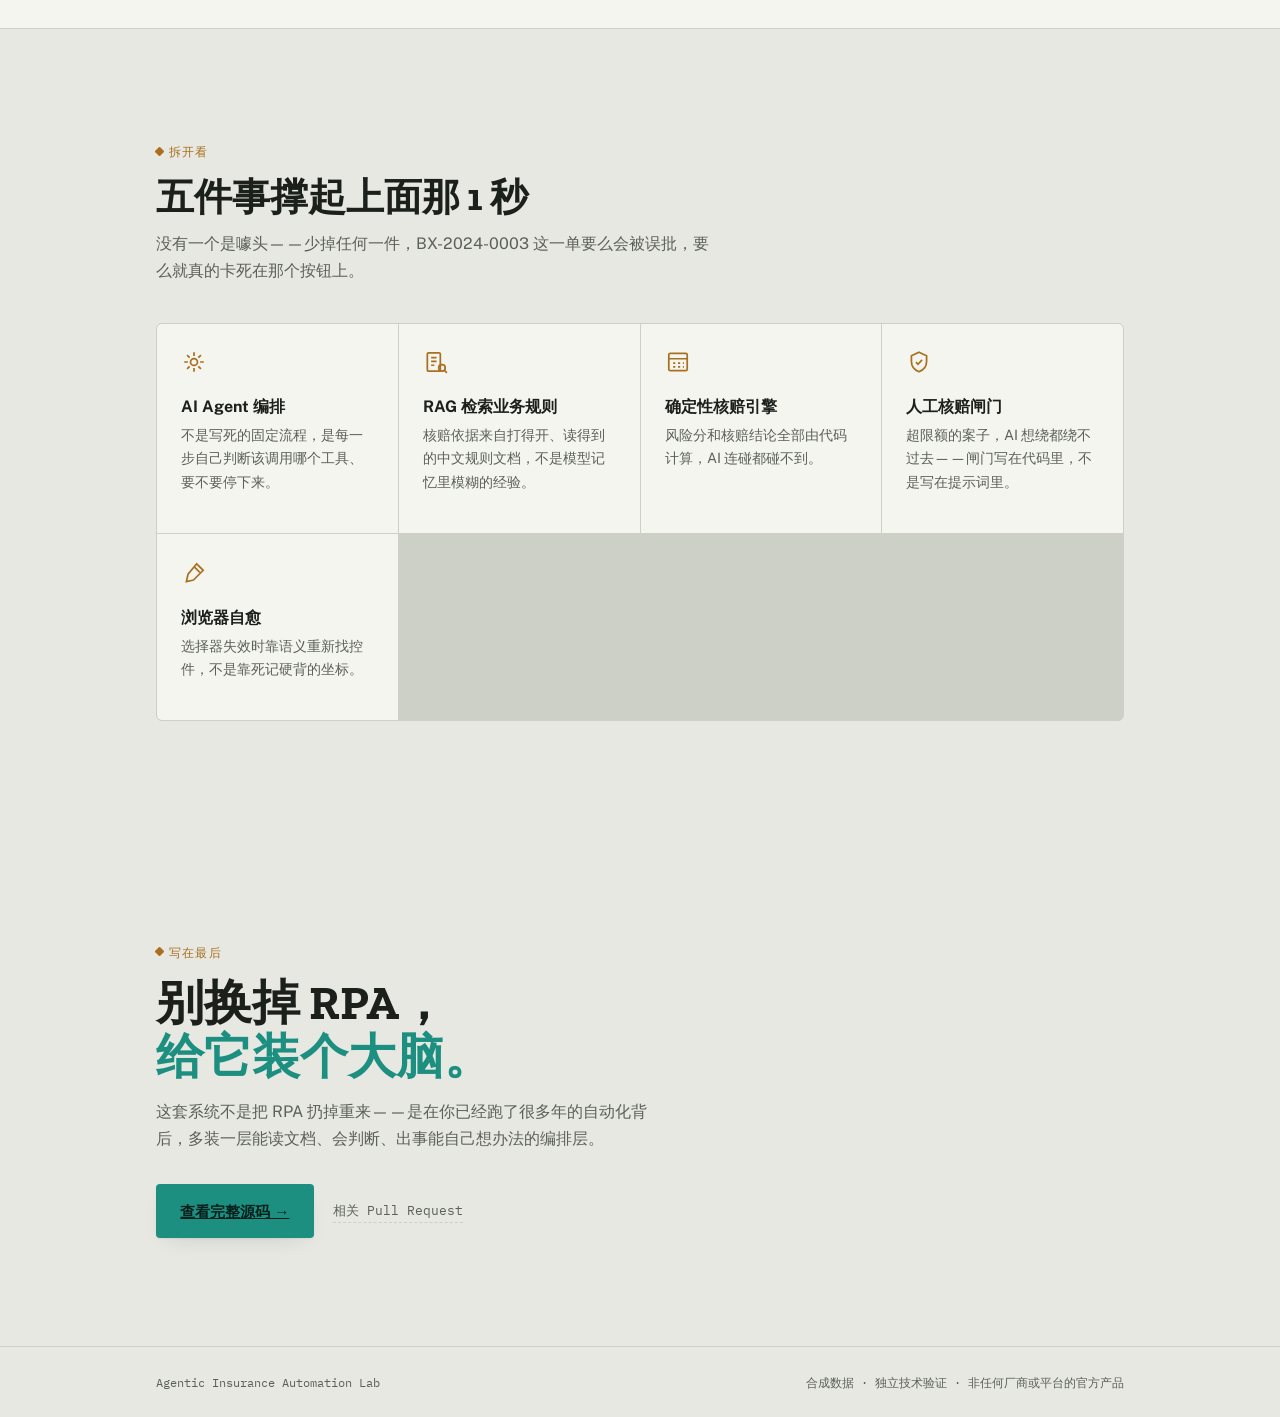
==== commit 0c3dc4c7: "Relocate the demo domain to Chinese motor claims and invoice verification The architecture was domai" ====
--- a/docs/index.html
+++ b/docs/index.html
@@ -512,7 +512,7 @@
 
 <div class="filetab">
   <div class="wrap">
-    <span><strong>CLM-003</strong> · 理赔案件档案 · Accidental Medical Expense</span>
+    <span><strong>BX-2024-0003</strong> · 车险理赔案件 · 机动车损失保险</span>
     <span class="status"><i></i> 系统正常运行</span>
   </div>
 </div>
@@ -536,21 +536,21 @@
   <div class="wrap grid">
     <div>
       <h2>传统 RPA 是怎么死的</h2>
-      <p>经典 RPA 只认一件事：录制那天，鼠标点过的那个坐标、那个 HTML 选择器。它假定页面从今往后长得永远一样。哪天前端顺手改了个按钮文案、挪了下位置——它唯一的反应，也是最后的反应：报错，停在原地，等人来修脚本。</p>
+      <p>经典 RPA 只认一件事：录制那天，鼠标点过的那个坐标、那个 HTML 选择器。它假定页面从今往后长得永远一样。增值税发票查验平台只有网页、没有接口，全靠 RPA 在页面上点——哪天平台改版换了按钮，它唯一的反应，也是最后的反应：报错，停在原地，等人来修脚本。</p>
     </div>
     <div class="ticket">
       <span class="tag">真实错误 · rpa/mock_rpa.py 实际抛出</span>
       <span style="color:var(--bad)">RPAExecutionError</span><br>
-      &nbsp;&nbsp;Element not found: <code>#submit-claim-btn</code><br>
-      &nbsp;&nbsp;<span class="dim" style="opacity:.85">(the legacy 'Submit Claim' control</span><br>
-      &nbsp;&nbsp;<span class="dim" style="opacity:.85">is missing on this screen)</span>
+      &nbsp;&nbsp;元素未找到：<code>#verify-invoice-btn</code><br>
+      &nbsp;&nbsp;<span class="dim" style="opacity:.85">（该页面上已不存在</span><br>
+      &nbsp;&nbsp;<span class="dim" style="opacity:.85">原「查验」按钮）</span>
     </div>
   </div>
 </section>
 
 <section class="demo" id="demo">
   <div class="wrap">
-    <span class="eyebrow">真实场景重放 · CLM-003</span>
+    <span class="eyebrow">真实场景重放 · BX-2024-0003</span>
     <h2>同一次界面变更，两种命运</h2>
     <p class="lede">两边跑的是同一段真实脚本、同一次真实的按钮变更——区别只有一件事：右边这套系统，在 RPA 背后多装了一层 Agent。</p>
 
@@ -560,16 +560,16 @@
       <div class="panel panel--rpa" id="panelRpa">
         <div class="panel-head"><span>传统 RPA</span><span class="pill">仅脚本，无兜底</span></div>
         <div class="mockbrowser">
-          <div class="mockchrome"><i></i><i></i><i></i><span>legacy-claims.internal/?claim=CLM-003</span></div>
+          <div class="mockchrome"><i></i><i></i><i></i><span>发票查验平台（本地模拟）/?claim=BX-2024-0003</span></div>
           <div class="mockpage">
-            <div class="field">理赔编号 <b>CLM-003</b> · 金额 <b>EUR 2,500</b></div>
-            <span class="mockbtn is-old">提交理赔<span class="selector">#submit-claim-btn</span></span>
-            <span class="mockbtn is-new">确认并提交<span class="selector">#confirm-submit-btn</span></span>
+            <div class="field">报案号 <b>BX-2024-0003</b> · 金额 <b>¥4,200</b> · 粤BX0003</div>
+            <span class="mockbtn is-old">查验<span class="selector">#verify-invoice-btn</span></span>
+            <span class="mockbtn is-new">查验发票信息<span class="selector">#check-invoice-btn</span></span>
             <div class="ribbon">STUCK</div>
           </div>
         </div>
         <div class="panel-status">
-          <div class="chip bad rpafail">✕ Element not found: #submit-claim-btn</div>
+          <div class="chip bad rpafail">✕ 元素未找到：#verify-invoice-btn</div>
         </div>
         <div class="outcome">
           <div class="big">停摆</div>
@@ -580,18 +580,18 @@
       <div class="panel panel--agent" id="panelAgent">
         <div class="panel-head"><span>这套系统（RPA + Agent）</span><span class="pill">agent/agent.py</span></div>
         <div class="mockbrowser">
-          <div class="mockchrome"><i></i><i></i><i></i><span>legacy-claims.internal/?claim=CLM-003</span></div>
+          <div class="mockchrome"><i></i><i></i><i></i><span>发票查验平台（本地模拟）/?claim=BX-2024-0003</span></div>
           <div class="mockpage">
-            <div class="field">理赔编号 <b>CLM-003</b> · 金额 <b>EUR 2,500</b></div>
-            <span class="mockbtn is-old">提交理赔<span class="selector">#submit-claim-btn</span></span>
-            <span class="mockbtn is-new">确认并提交<span class="selector">#confirm-submit-btn</span></span>
+            <div class="field">报案号 <b>BX-2024-0003</b> · 金额 <b>¥4,200</b> · 粤BX0003</div>
+            <span class="mockbtn is-old">查验<span class="selector">#verify-invoice-btn</span></span>
+            <span class="mockbtn is-new">查验发票信息<span class="selector">#check-invoice-btn</span></span>
           </div>
         </div>
         <div class="panel-status">
           <ul class="agentlog">
-            <li style="--i:0" class="chip bad">✕ 目标丢失：#submit-claim-btn</li>
+            <li style="--i:0" class="chip bad">✕ 目标丢失：#verify-invoice-btn</li>
             <li style="--i:1" class="chip agent">↻ 启动浏览器自愈</li>
-            <li style="--i:2" class="chip agent">✓ 语义匹配："确认并提交"</li>
+            <li style="--i:2" class="chip agent">✓ 语义匹配：「查验发票信息」</li>
             <li style="--i:3" class="chip good">✓ 自动化已恢复</li>
           </ul>
         </div>
@@ -616,31 +616,31 @@
     <p class="lede">这是同一个场景一次真实运行、终端里原样拷出来的执行记录，一个字没改。</p>
 
     <div class="console shown">
-      <div class="console-head"><i></i><i></i><i></i><span>python3 -m agent.agent · run_agent("Process claim CLM-003")</span></div>
-      <pre><span class="dim">05:54:46</span> · Agent started (LLM backend: deterministic)
-<span class="dim">05:54:46</span> · Retrieving claim CLM-003
-<span class="dim">05:54:46</span> <span class="ok">✓</span> Claim found: EUR 2,500 (FNOL)
-<span class="dim">05:54:46</span> · Retrieving policy POL-003
-<span class="dim">05:54:46</span> <span class="ok">✓</span> Policy ACTIVE -- Accidental Medical Expense (limit EUR 50,000)
-<span class="dim">05:54:46</span> · Retrieving claim history for POL-003
-<span class="dim">05:54:46</span> <span class="ok">✓</span> Claim history: 1 prior claim(s)
-<span class="dim">05:54:46</span> · Searching business rules (RAG): "claim amount 2500 auto processing limit..."
-<span class="dim">05:54:46</span> <span class="ok">✓</span> Retrieved 3 rule(s); top: claim_rules.md -&gt; Eligibility for automatic processing
-<span class="dim">05:54:46</span> · Risk score: 0/100 (LOW)
-<span class="dim">05:54:46</span> <span class="ok">✓</span> Decision: AUTO_PROCESS
-<span class="dim">05:54:46</span> · Executing RPA workflow 'submit_claim' via mock-rpa
-<span class="dim">05:54:50</span> <span class="bad">✕</span> RPA failed: Element not found: #submit-claim-btn (the legacy 'Submit Claim' control is missing on this screen)
-<span class="dim">05:54:50</span> <span class="warn">↻</span> Agent recovery started (Playwright)
-<span class="dim">05:54:51</span> <span class="ok">✓</span> Inspecting current page DOM
-<span class="dim">05:54:51</span> <span class="ok">✓</span> Semantic match found: "Confirm &amp; Submit Claim"
-<span class="dim">05:54:51</span> <span class="ok">✓</span> Selecting control via role=button + accessible name
-<span class="dim">05:54:51</span> <span class="ok">✓</span> Alternative action executed
-<span class="dim">05:54:51</span> <span class="ok">✓</span> Automation recovered via "Confirm &amp; Submit Claim"
-<span class="dim">05:54:51</span> · Agent finished: CLM-003: RPA failed on a changed UI; recovered via browser automation -&gt; SUCCESS.</pre>
+      <div class="console-head"><i></i><i></i><i></i><span>python3 -m agent.agent · run_agent("处理报案 BX-2024-0003")</span></div>
+      <pre><span class="dim">11:54:37</span> · Agent 启动（LLM 后端：deterministic）
+<span class="dim">11:54:37</span> · 读取报案 BX-2024-0003
+<span class="dim">11:54:37</span> <span class="ok">✓</span> 报案已找到：粤BX0003 ¥4,200（待核赔）
+<span class="dim">11:54:37</span> · 读取保单 BD-2024-0003
+<span class="dim">11:54:37</span> <span class="ok">✓</span> 保单有效 —— 机动车损失保险（保额 ¥500,000，免赔 ¥500）
+<span class="dim">11:54:37</span> · 读取保单 BD-2024-0003 的历史出险
+<span class="dim">11:54:37</span> <span class="ok">✓</span> 历史出险：1 笔
+<span class="dim">11:54:37</span> · 检索业务规则（RAG）：「赔付金额 4200 元 自动核赔限额 人工核赔 必需单证 发票查验 …」
+<span class="dim">11:54:37</span> <span class="ok">✓</span> 命中 3 条规则；最相关：核赔权限.md → 转人工核赔的金额与风险门槛
+<span class="dim">11:54:37</span> · 风险评分：0/100（低风险）
+<span class="dim">11:54:37</span> <span class="ok">✓</span> 核赔结论：自动核赔
+<span class="dim">11:54:37</span> · 执行 RPA 流程「发票查验」（mock-rpa）
+<span class="dim">11:54:38</span> <span class="bad">✕</span> RPA 失败：元素未找到：#verify-invoice-btn（该页面上已不存在原「查验」按钮）
+<span class="dim">11:54:38</span> <span class="warn">↻</span> 启动浏览器自愈（Playwright）
+<span class="dim">11:54:39</span> <span class="ok">✓</span> 读取当前页面 DOM
+<span class="dim">11:54:39</span> <span class="ok">✓</span> 语义匹配命中：「查验发票信息」
+<span class="dim">11:54:39</span> <span class="ok">✓</span> 按 role=button + 可访问名称定位控件
+<span class="dim">11:54:39</span> <span class="ok">✓</span> 替代路径执行成功
+<span class="dim">11:54:39</span> <span class="ok">✓</span> 自动化已恢复，改用「查验发票信息」完成查验
+<span class="dim">11:54:39</span> · Agent 结束：BX-2024-0003：查验平台改版导致 RPA 中断，浏览器自愈完成验票 → 自动核赔通过。</pre>
     </div>
 
     <div class="stats">
-      <div class="stat"><b>30 / 30</b><span>pytest 全绿，含护栏测试</span></div>
+      <div class="stat"><b>38 / 38</b><span>pytest 全绿，含护栏测试</span></div>
       <div class="stat"><b>0</b><span>此次恢复中的人工介入次数</span></div>
       <div class="stat"><b>~1s</b><span>从报错到恢复成功</span></div>
     </div>
@@ -652,7 +652,7 @@
   <div class="wrap">
     <span class="eyebrow">拆开看</span>
     <h2>五件事撑起上面那 1 秒</h2>
-    <p class="lede">没有一个是噱头——少掉任何一件，CLM-003 这一单要么会被误批，要么就真的卡死在那个按钮上。</p>
+    <p class="lede">没有一个是噱头——少掉任何一件，BX-2024-0003 这一单要么会被误批，要么就真的卡死在那个按钮上。</p>
     <div class="pillar-grid">
       <div class="pillar">
         <svg viewBox="0 0 24 24" fill="none" stroke="currentColor" stroke-width="1.6"><circle cx="12" cy="12" r="3.2"/><path d="M12 3v3.4M12 17.6V21M3 12h3.4M17.6 12H21M5.6 5.6l2.4 2.4M16 16l2.4 2.4M5.6 18.4L8 16M16 8l2.4-2.4"/></svg>
@@ -662,17 +662,17 @@
       <div class="pillar">
         <svg viewBox="0 0 24 24" fill="none" stroke="currentColor" stroke-width="1.6"><rect x="4" y="3.5" width="12" height="17" rx="1.2"/><path d="M7.5 8h5M7.5 11.5h5M7.5 15h3"/><circle cx="17.5" cy="17.5" r="3"/><path d="M19.8 19.8L22 22"/></svg>
         <h3>RAG 检索业务规则</h3>
-        <p>决策依据来自打得开、读得到的文档，不是模型记忆里模糊的经验。</p>
+        <p>核赔依据来自打得开、读得到的中文规则文档，不是模型记忆里模糊的经验。</p>
       </div>
       <div class="pillar">
         <svg viewBox="0 0 24 24" fill="none" stroke="currentColor" stroke-width="1.6"><rect x="3.5" y="4" width="17" height="16" rx="1.4"/><path d="M3.5 9h17M7.5 13h2M12 13h2M16.5 13h1M7.5 16.5h2M12 16.5h2M16.5 16.5h1"/></svg>
-        <h3>确定性风控引擎</h3>
-        <p>动钱的数字和结论，全部由代码计算，AI 连碰都碰不到。</p>
+        <h3>确定性核赔引擎</h3>
+        <p>风险分和核赔结论全部由代码计算，AI 连碰都碰不到。</p>
       </div>
       <div class="pillar">
         <svg viewBox="0 0 24 24" fill="none" stroke="currentColor" stroke-width="1.6"><path d="M12 3l7 3.2v5.4c0 4.4-3 7.9-7 9.4-4-1.5-7-5-7-9.4V6.2L12 3z"/><path d="M9.2 12.2l1.9 1.9 3.7-4"/></svg>
-        <h3>人工审批闸门</h3>
-        <p>高风险的单子，AI 想绕都绕不过去——闸门写在代码里，不是写在提示词里。</p>
+        <h3>人工核赔闸门</h3>
+        <p>超限额的案子，AI 想绕都绕不过去——闸门写在代码里，不是写在提示词里。</p>
       </div>
       <div class="pillar">
         <svg viewBox="0 0 24 24" fill="none" stroke="currentColor" stroke-width="1.6"><path d="M14.5 3.5l6 6-9 9-6.5 1.5L6.5 13l8-9.5z"/><path d="M12.5 6.5l4.9 4.9"/></svg>
@@ -698,7 +698,7 @@
 <footer>
   <div class="wrap">
     <span>Agentic Insurance Automation Lab</span>
-    <span>合成数据 · 独立技术验证 · 非任何厂商官方产品</span>
+    <span>合成数据 · 独立技术验证 · 非任何厂商或平台的官方产品</span>
   </div>
 </footer>
 
@@ -713,8 +713,8 @@
 
   var acts = [
     { text: '等待开始…', gap: 0 },
-    { text: '10:42 · 前端悄悄上线了新版按钮', gap: reduced ? 60 : 1000 },
-    { text: '两边同时尝试点击「提交」…', gap: reduced ? 60 : 1500 },
+    { text: '10:42 · 查验平台悄悄上线了改版页面', gap: reduced ? 60 : 1000 },
+    { text: '两边同时尝试点击「查验」…', gap: reduced ? 60 : 1500 },
     { text: '结果揭晓', gap: reduced ? 60 : 1700 }
   ];
 
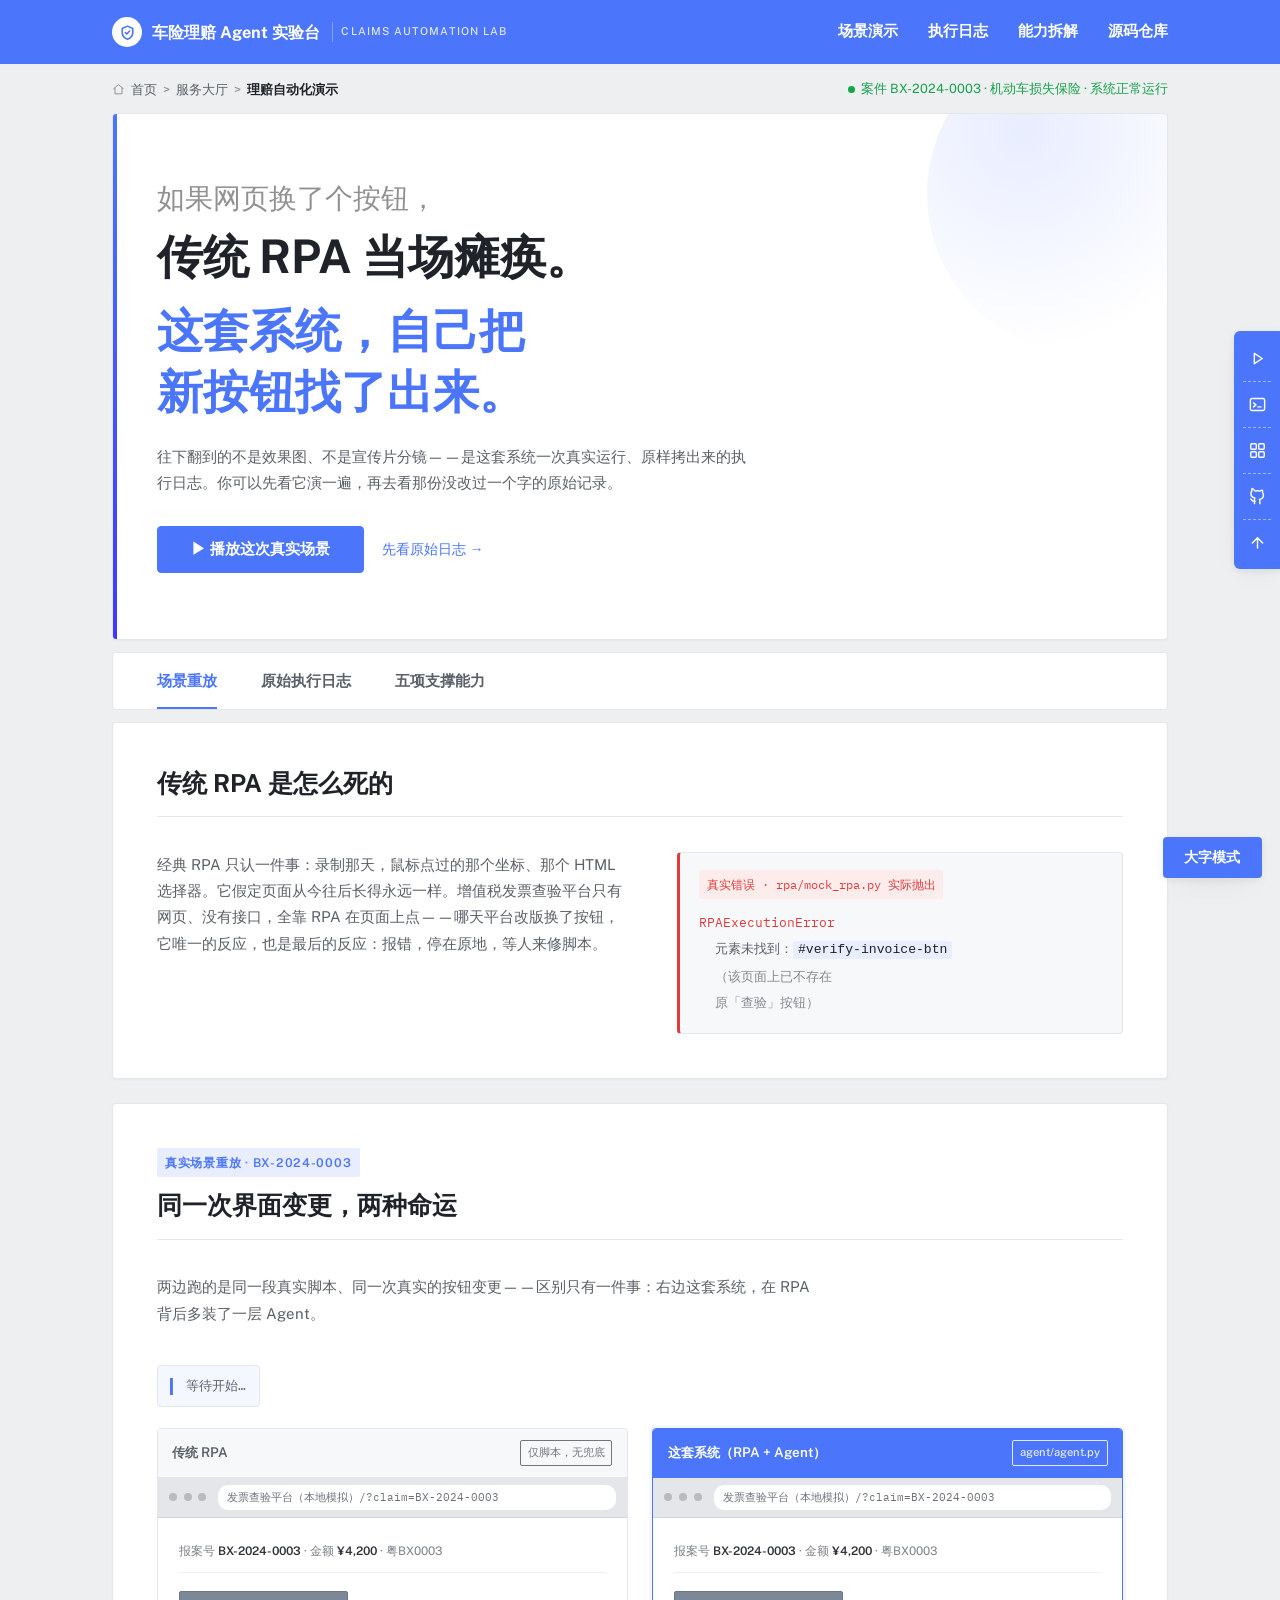
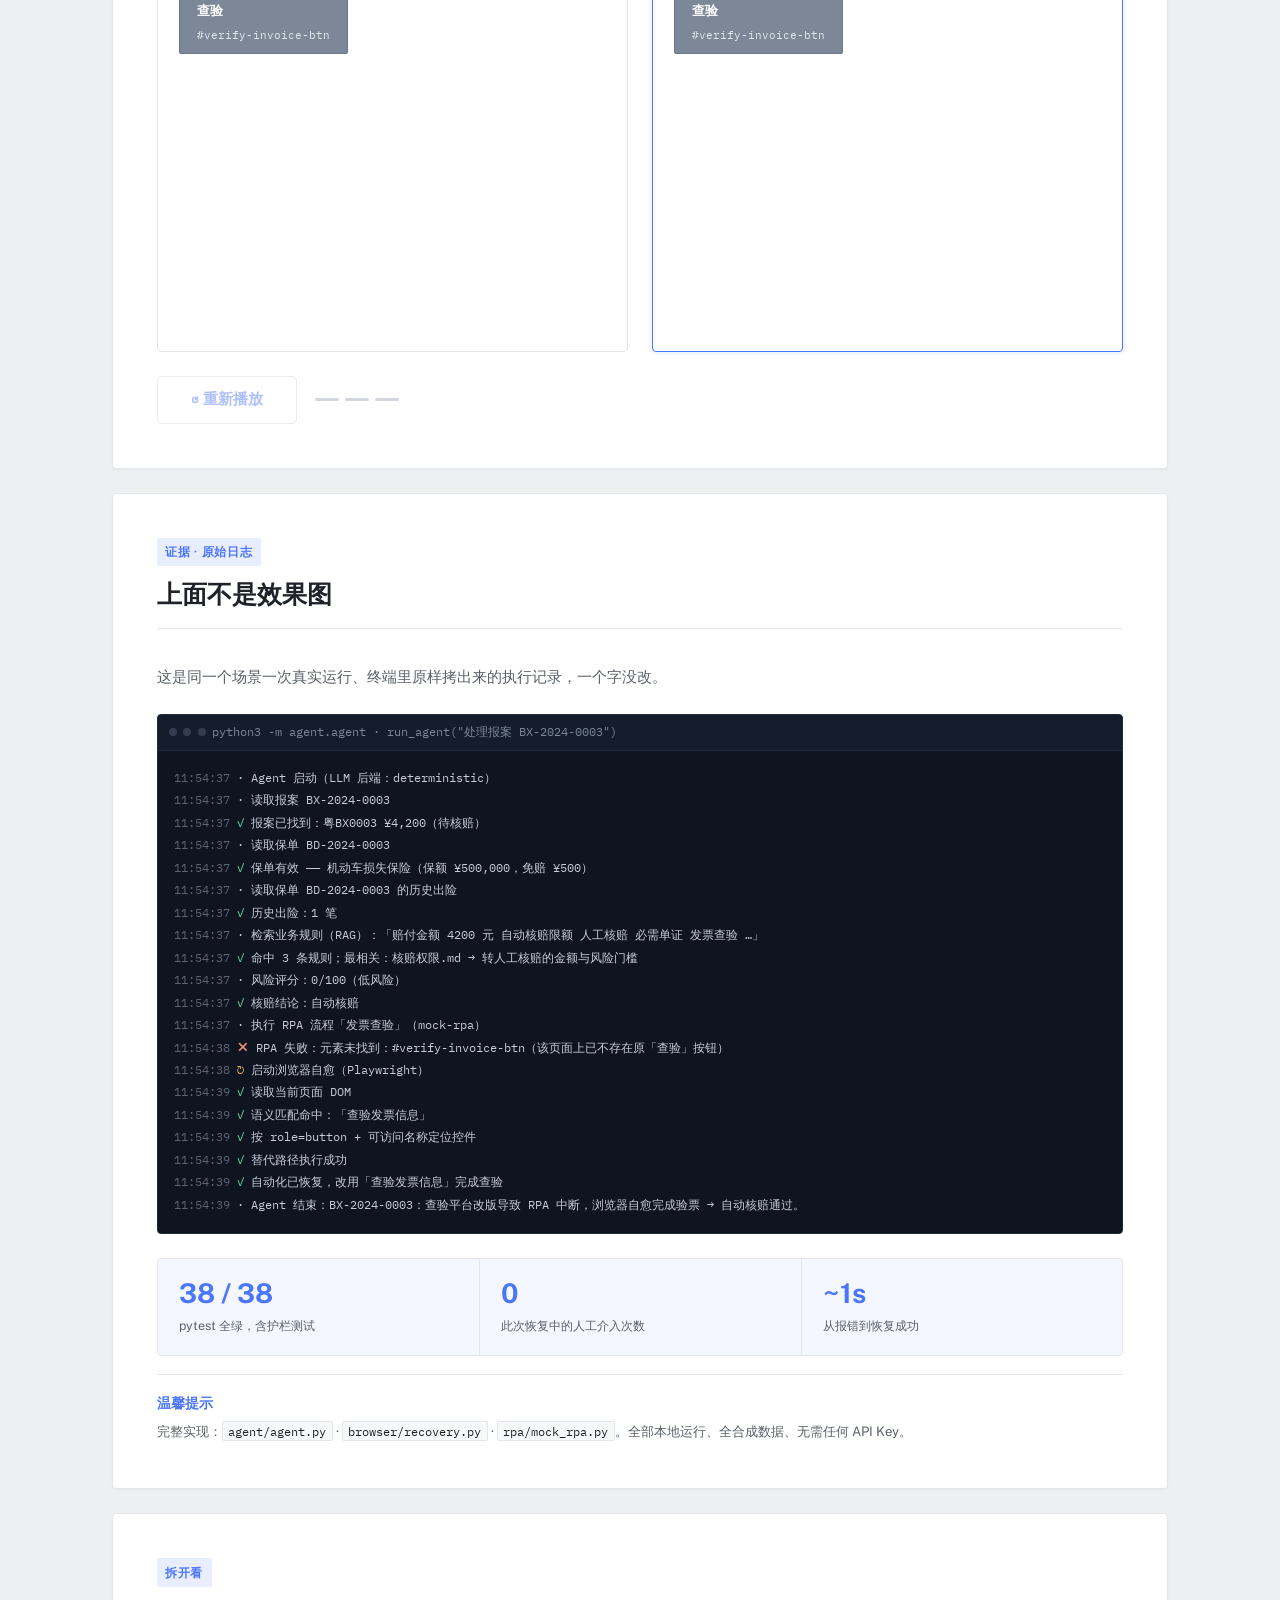
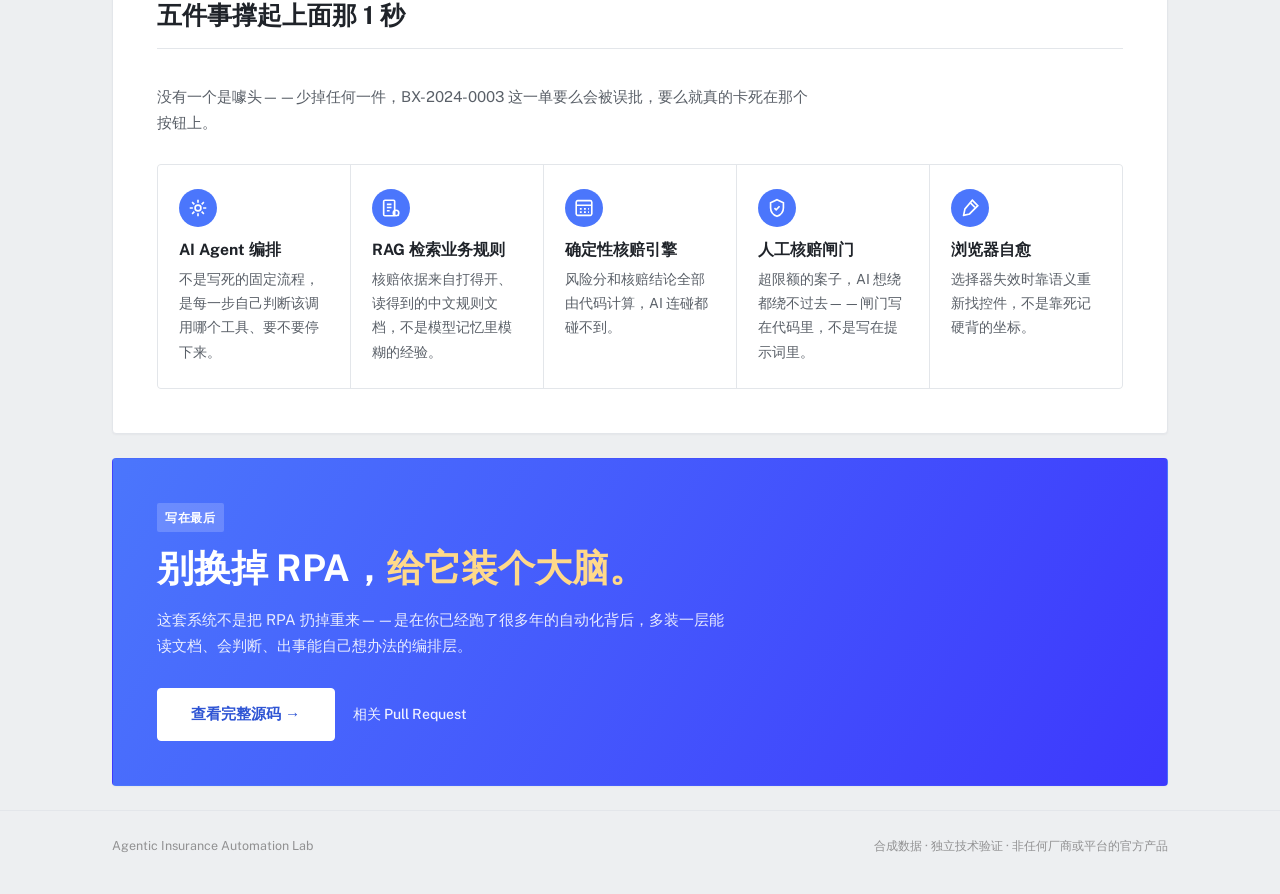
==== commit 8bcdc9c6: "Restyle the demo surfaces in the Chinese insurance-portal design language 演示页、Streamlit 界面和查验平台 v2 统" ====
--- a/docs/index.html
+++ b/docs/index.html
@@ -7,334 +7,341 @@
 <meta name="description" content="传统 RPA 网页元素一变就瘫痪，这套 Agent 系统靠语义自己找回按钮——用一次真实运行的原始日志说话。">
 <link rel="preconnect" href="https://fonts.googleapis.com">
 <link rel="preconnect" href="https://fonts.gstatic.com" crossorigin>
-<link href="https://fonts.googleapis.com/css2?family=Zilla+Slab:wght@400;500;600;700&family=Public+Sans:wght@400;500;600;700&family=IBM+Plex+Mono:wght@400;500;600&display=swap" rel="stylesheet">
+<link href="https://fonts.googleapis.com/css2?family=Public+Sans:wght@400;500;600;700&family=IBM+Plex+Mono:wght@400;500;600&display=swap" rel="stylesheet">
 
 <style>
+  /* ============================================================
+     设计语言：国内保险门户 · 服务大厅
+     主色 #4B76FC / 深蓝 #3D38FD / 画布 #EDEFF1 / 卡片 #FFFFFF
+     ============================================================ */
   :root {
-    --bg: #E7E8E2;
-    --surface: #F5F5F0;
-    --surface-2: #ECECE5;
-    --border: #CDD0C6;
-    --text: #1C201B;
-    --text-dim: #5B6058;
-    --accent: #A9701F;
-    --accent-ink: #FFFFFF;
-    --accent-soft: #EDE0C8;
-    --agent: #1C8F80;
-    --agent-soft: #D9EEEA;
-    --good: #2F7A54;
-    --good-soft: #DFEEE3;
-    --bad: #B14432;
-    --bad-soft: #F4DCD6;
-    --shadow: 0 1px 2px rgba(28,32,27,.06), 0 8px 24px -12px rgba(28,32,27,.18);
+    --brand:        #4B76FC;
+    --brand-deep:   #3D38FD;
+    --brand-dark:   #2F55D4;
+    --brand-ink:    #FFFFFF;
+    --tint:         #E8EDFF;
+    --tint-2:       #F4F7FF;
+
+    --canvas:       #EDEFF1;
+    --surface:      #FFFFFF;
+    --surface-2:    #F7F8FA;
+    --line:         #E3E6EA;
+    --line-2:       #D3D7DD;
+
+    --ink:          #1F2329;
+    --ink-2:        #5A6068;
+    --ink-3:        #919192;
+
+    --bad:          #E23B3B;
+    --bad-soft:     #FDECEC;
+    --good:         #16A34A;
+    --good-soft:    #E7F6EC;
+    --warn:         #E08A16;
+    --warn-soft:    #FDF4E3;
+    --agent:        #3D38FD;
+    --agent-soft:   #ECEBFF;
+
+    --shadow-card:  0 1px 2px rgba(31,35,41,.04);
+    --shadow-pop:   0 2px 8px rgba(31,35,41,.08), 0 12px 32px -16px rgba(31,35,41,.18);
+    --radius:       4px;
   }
 
   @media (prefers-color-scheme: dark) {
     :root:not([data-theme="light"]) {
-      --bg: #10141B;
-      --surface: #171C25;
-      --surface-2: #1E2530;
-      --border: #2B3340;
-      --text: #EDEEEA;
-      --text-dim: #9BA3AF;
-      --accent: #D6A24A;
-      --accent-ink: #1B1204;
-      --accent-soft: #3A3221;
-      --agent: #57C6B6;
-      --agent-soft: #1B302D;
-      --good: #6BC299;
-      --good-soft: #17301F;
-      --bad: #E08A76;
-      --bad-soft: #33201B;
-      --shadow: 0 1px 2px rgba(0,0,0,.4), 0 12px 32px -14px rgba(0,0,0,.6);
+      --brand:      #6E90FF;
+      --brand-deep: #7C78FF;
+      --brand-dark: #5A7BF0;
+      --brand-ink:  #0B1020;
+      --tint:       #1B2340;
+      --tint-2:     #161C31;
+      --canvas:     #0E1219;
+      --surface:    #161B24;
+      --surface-2:  #1D232E;
+      --line:       #2A313D;
+      --line-2:     #3A4250;
+      --ink:        #E8EAED;
+      --ink-2:      #A3AAB5;
+      --ink-3:      #79808B;
+      --bad:        #F27A7A;
+      --bad-soft:   #33201F;
+      --good:       #5CC98A;
+      --good-soft:  #16301F;
+      --warn:       #E8B65E;
+      --warn-soft:  #332818;
+      --agent:      #9A97FF;
+      --agent-soft: #221F42;
+      --shadow-card: 0 1px 2px rgba(0,0,0,.35);
+      --shadow-pop:  0 2px 8px rgba(0,0,0,.4), 0 14px 36px -18px rgba(0,0,0,.7);
     }
   }
   :root[data-theme="dark"] {
-    --bg: #10141B;
-    --surface: #171C25;
-    --surface-2: #1E2530;
-    --border: #2B3340;
-    --text: #EDEEEA;
-    --text-dim: #9BA3AF;
-    --accent: #D6A24A;
-    --accent-ink: #1B1204;
-    --accent-soft: #3A3221;
-    --agent: #57C6B6;
-    --agent-soft: #1B302D;
-    --good: #6BC299;
-    --good-soft: #17301F;
-    --bad: #E08A76;
-    --bad-soft: #33201B;
-    --shadow: 0 1px 2px rgba(0,0,0,.4), 0 12px 32px -14px rgba(0,0,0,.6);
+    --brand:#6E90FF; --brand-deep:#7C78FF; --brand-dark:#5A7BF0; --brand-ink:#0B1020;
+    --tint:#1B2340; --tint-2:#161C31;
+    --canvas:#0E1219; --surface:#161B24; --surface-2:#1D232E; --line:#2A313D; --line-2:#3A4250;
+    --ink:#E8EAED; --ink-2:#A3AAB5; --ink-3:#79808B;
+    --bad:#F27A7A; --bad-soft:#33201F; --good:#5CC98A; --good-soft:#16301F;
+    --warn:#E8B65E; --warn-soft:#332818; --agent:#9A97FF; --agent-soft:#221F42;
+    --shadow-card: 0 1px 2px rgba(0,0,0,.35);
+    --shadow-pop:  0 2px 8px rgba(0,0,0,.4), 0 14px 36px -18px rgba(0,0,0,.7);
   }
 
   * { box-sizing: border-box; }
-  html { -webkit-text-size-adjust: 100%; }
+  html { -webkit-text-size-adjust: 100%; scroll-behavior: smooth; }
   body {
     margin: 0;
-    background: var(--bg);
-    color: var(--text);
-    font-family: "Public Sans", "PingFang SC", "Microsoft YaHei", -apple-system, BlinkMacSystemFont, sans-serif;
-    font-size: 16px;
-    line-height: 1.65;
+    background: var(--canvas);
+    color: var(--ink);
+    font-family: "Public Sans", "PingFang SC", "Hiragino Sans GB", "Microsoft YaHei", -apple-system, BlinkMacSystemFont, sans-serif;
+    font-size: 15px;
+    line-height: 1.75;
     -webkit-font-smoothing: antialiased;
     overflow-x: hidden;
   }
-  ::selection { background: var(--accent-soft); color: var(--text); }
-
+  body.a11y { font-size: 17.5px; }
+  ::selection { background: var(--tint); color: var(--ink); }
   a { color: inherit; }
-  :focus-visible { outline: 2px solid var(--agent); outline-offset: 3px; border-radius: 2px; }
-
-  h1, h2, h3 {
-    font-family: "Zilla Slab", Georgia, "Songti SC", serif;
-    font-weight: 700;
-    line-height: 1.12;
-    text-wrap: balance;
-    margin: 0;
-  }
-
-  .wrap { max-width: 1080px; margin: 0 auto; padding-inline: clamp(20px, 5vw, 56px); }
-  section { padding-block: clamp(56px, 9vw, 108px); }
-
-  .eyebrow {
-    display: inline-flex;
-    align-items: center;
-    gap: .5em;
-    font-family: "IBM Plex Mono", ui-monospace, monospace;
-    font-size: .78rem;
-    letter-spacing: .09em;
-    text-transform: uppercase;
-    color: var(--accent);
-    margin-bottom: 1.1em;
-  }
-  .eyebrow::before {
-    content: "";
-    width: 7px; height: 7px;
-    background: var(--accent);
-    display: inline-block;
-    border-radius: 1px;
-    transform: rotate(45deg);
-  }
-
-  /* ---------------- top tab strip ---------------- */
-  .filetab {
-    border-bottom: 1px solid var(--border);
-    background: var(--surface);
-  }
+  :focus-visible { outline: 2px solid var(--brand); outline-offset: 3px; border-radius: 2px; }
+
+  h1, h2, h3 { font-family: inherit; font-weight: 700; line-height: 1.3; text-wrap: balance; margin: 0; }
+
+  .wrap { max-width: 1120px; margin: 0 auto; padding-inline: clamp(16px, 4vw, 32px); }
+  [id] { scroll-margin-top: 84px; }
+
+  /* ---------------- 顶部蓝条导航 ---------------- */
+  .portalnav { background: var(--brand); position: sticky; top: 0; z-index: 40; }
+  .portalnav .wrap { display: flex; align-items: center; gap: clamp(14px, 3vw, 40px); height: 64px; }
+  .brandmark {
+    display: inline-flex; align-items: center; gap: .6em;
+    color: #fff; text-decoration: none;
+    font-weight: 700; font-size: 1.02rem; white-space: nowrap;
+  }
+  .brandmark .glyph {
+    width: 30px; height: 30px; flex: none; border-radius: 50%;
+    background: #fff; display: grid; place-items: center;
+  }
+  .brandmark .glyph svg { width: 17px; height: 17px; color: var(--brand); }
+  .brandmark .en {
+    font-weight: 500; font-size: .68rem; letter-spacing: .1em;
+    text-transform: uppercase; opacity: .82;
+    border-left: 1px solid rgba(255,255,255,.4);
+    padding-left: .8em; margin-left: .2em;
+  }
+  .navlinks { display: flex; gap: clamp(12px, 2.4vw, 30px); margin-left: auto; }
+  .navlinks a {
+    color: #fff; text-decoration: none; font-weight: 600; font-size: .95rem;
+    padding: .3em 0; border-bottom: 2px solid transparent; white-space: nowrap;
+  }
+  .navlinks a:hover { border-bottom-color: rgba(255,255,255,.9); }
+  @media (max-width: 860px) {
+    .brandmark .en { display: none; }
+    .navlinks { gap: 16px; }
+    .navlinks a { font-size: .88rem; }
+    .navlinks a.opt { display: none; }
+  }
+  /* 窄屏：品牌一行、导航一行可横向滚动 */
+  @media (max-width: 640px) {
+    .portalnav .wrap { height: auto; flex-wrap: wrap; padding-block: 9px; gap: 4px; }
+    .brandmark { font-size: .95rem; }
+    .navlinks {
+      margin-left: 0; width: 100%; gap: 18px;
+      overflow-x: auto; scrollbar-width: none; -ms-overflow-style: none;
+    }
+    .navlinks::-webkit-scrollbar { display: none; }
+    .navlinks a.opt { display: block; }
+  }
+
+  /* ---------------- 面包屑 + 状态条 ---------------- */
+  .filetab { padding-top: 14px; }
   .filetab .wrap {
     display: flex; align-items: center; justify-content: space-between;
-    padding-block: 14px;
-    font-family: "IBM Plex Mono", monospace;
-    font-size: .8rem;
-    color: var(--text-dim);
-  }
-  .filetab strong { color: var(--text); font-weight: 600; }
-  .filetab .status {
-    display: inline-flex; align-items: center; gap: .5em;
-    color: var(--good);
-  }
+    gap: 12px; flex-wrap: wrap; font-size: .83rem; color: var(--ink-2);
+  }
+  .crumb { display: inline-flex; align-items: center; gap: .45em; }
+  .crumb svg { width: 13px; height: 13px; color: var(--ink-3); }
+  .crumb .sep { color: var(--ink-3); }
+  .crumb strong { color: var(--ink); font-weight: 600; }
+  .filetab .status { display: inline-flex; align-items: center; gap: .5em; color: var(--good); font-size: .8rem; }
   .filetab .status i {
     width: 7px; height: 7px; border-radius: 50%; background: var(--good);
     box-shadow: 0 0 0 3px var(--good-soft);
   }
 
-  /* ---------------- hero ---------------- */
-  .hero { padding-block: clamp(64px, 11vw, 132px) clamp(40px, 7vw, 80px); }
-  .hero h1 {
-    font-size: clamp(2rem, 5.6vw, 3.4rem);
-    max-width: 15ch;
-  }
-  .hero h1 .dim { display: block; color: var(--text-dim); font-weight: 500; font-size: .62em; margin-bottom: .3em; }
-  .hero h1 .strike { display: block; }
-  .hero h1 .twist {
-    display: block;
-    color: var(--agent);
-    margin-top: .35em;
-  }
-  .hero p.lede {
-    max-width: 56ch;
-    color: var(--text-dim);
-    font-size: 1.05rem;
-    margin-top: 1.6em;
-  }
-  .hero .cta-row { margin-top: 2.2em; display: flex; align-items: center; gap: 1.4em; flex-wrap: wrap; }
-
+  /* ---------------- 白卡容器 ---------------- */
+  section { padding-block: 12px; }
+  section > .wrap { padding-inline: clamp(16px, 4vw, 32px); }
+  .card {
+    background: var(--surface);
+    border: 1px solid var(--line);
+    border-radius: var(--radius);
+    box-shadow: var(--shadow-card);
+    padding: clamp(22px, 3.6vw, 44px) clamp(18px, 3.4vw, 46px);
+  }
+  .cardtitle {
+    font-size: clamp(1.25rem, 2.4vw, 1.55rem);
+    padding-bottom: .7em;
+    border-bottom: 1px solid var(--line);
+    margin-bottom: 1.4em;
+  }
+  .eyebrow {
+    display: inline-flex; align-items: center; gap: .5em;
+    font-size: .76rem; font-weight: 600; letter-spacing: .06em;
+    color: var(--brand); background: var(--tint);
+    border-radius: 2px; padding: .3em .7em; margin-bottom: 1em;
+  }
+
+  /* ---------------- Hero ---------------- */
+  .hero { padding-top: 12px; }
+  .hero .card { position: relative; overflow: hidden; padding-block: clamp(34px, 6vw, 66px); }
+  .hero .card::before {
+    content: ""; position: absolute; inset: 0 auto 0 0; width: 4px;
+    background: linear-gradient(180deg, var(--brand), var(--brand-deep));
+  }
+  .hero .card::after {
+    content: ""; position: absolute; right: -80px; top: -80px;
+    width: 320px; height: 320px; border-radius: 50%;
+    background: radial-gradient(circle at 30% 30%, var(--tint), transparent 70%);
+    pointer-events: none;
+  }
+  .hero h1 { position: relative; font-size: clamp(1.75rem, 4.6vw, 2.9rem); max-width: 15em; }
+  .hero h1 .dim { display: block; color: var(--ink-3); font-weight: 500; font-size: .6em; margin-bottom: .35em; }
+  .hero h1 .strike { display: block; color: var(--ink); }
+  .hero h1 .twist { display: block; color: var(--brand); margin-top: .3em; }
+  .hero p.lede { position: relative; max-width: 40em; color: var(--ink-2); margin-top: 1.5em; }
+  .hero .cta-row { position: relative; margin-top: 2em; display: flex; align-items: center; gap: 1.2em; flex-wrap: wrap; }
+
+  /* ---------------- 按钮 ---------------- */
   .btn {
-    font-family: "Public Sans", sans-serif;
-    font-weight: 600;
-    font-size: .95rem;
-    border: none;
-    border-radius: 4px;
-    padding: .95em 1.6em;
-    cursor: pointer;
-    background: var(--agent);
-    color: #08201C;
-    box-shadow: var(--shadow);
-    transition: transform .15s ease, box-shadow .15s ease;
-  }
-  .btn:hover { transform: translateY(-1px); }
-  .btn:active { transform: translateY(0); }
-  .btn[disabled] { opacity: .55; cursor: default; transform: none; }
-  .btn-ghost {
-    background: transparent;
-    border: 1px solid var(--border);
-    color: var(--text);
-    box-shadow: none;
-  }
-
-  .kicker-link {
-    font-family: "IBM Plex Mono", monospace;
-    font-size: .82rem;
-    color: var(--text-dim);
-    text-decoration: none;
-    border-bottom: 1px dashed var(--border);
-  }
-  .kicker-link:hover { color: var(--text); border-color: var(--text-dim); }
-
-  /* ---------------- incident strip ---------------- */
-  .incident {
+    font-family: inherit; font-weight: 600; font-size: .95rem;
+    border: 1px solid var(--brand); border-radius: var(--radius);
+    padding: .8em 2.2em; cursor: pointer;
+    background: var(--brand); color: var(--brand-ink);
+    text-decoration: none; display: inline-block;
+    transition: background .15s ease, box-shadow .15s ease;
+  }
+  .btn:hover { background: var(--brand-dark); border-color: var(--brand-dark); box-shadow: 0 3px 10px rgba(75,118,252,.28); }
+  .btn[disabled] { opacity: .45; cursor: default; box-shadow: none; }
+  .btn-ghost { background: var(--surface); color: var(--brand); border: 1px solid var(--line-2); }
+  .btn-ghost:hover { background: var(--tint-2); color: var(--brand-dark); border-color: var(--brand); box-shadow: none; }
+  .kicker-link { font-size: .88rem; color: var(--brand); text-decoration: none; font-weight: 500; }
+  .kicker-link:hover { text-decoration: underline; }
+
+  /* ---------------- 锚点 Tab（门户标签页样式） ---------------- */
+  .subtabs {
+    display: flex; gap: clamp(18px, 4vw, 44px);
+    margin-top: 12px;
     background: var(--surface);
-    border-top: 1px solid var(--border);
-    border-bottom: 1px solid var(--border);
-  }
+    border: 1px solid var(--line);
+    border-radius: var(--radius);
+    padding: 0 clamp(18px, 3.4vw, 46px);
+    overflow-x: auto;
+  }
+  .subtabs a {
+    text-decoration: none; color: var(--ink-2);
+    font-weight: 600; font-size: .95rem;
+    padding: .95em 0 .8em;
+    border-bottom: 2px solid transparent; white-space: nowrap;
+  }
+  .subtabs a:first-child { color: var(--brand); border-bottom-color: var(--brand); }
+  .subtabs a:hover { color: var(--brand); }
+
+  /* ---------------- 事故说明 ---------------- */
   .incident .grid {
-    display: grid;
-    grid-template-columns: minmax(0,1.1fr) minmax(0,1.4fr);
-    gap: clamp(24px, 5vw, 64px);
-    align-items: start;
-  }
-  .incident h2 { font-size: clamp(1.5rem, 3vw, 2rem); }
-  .incident p { color: var(--text-dim); margin-top: 1em; max-width: 46ch; }
+    display: grid; grid-template-columns: minmax(0,1.05fr) minmax(0,1fr);
+    gap: clamp(22px, 4vw, 52px); align-items: start;
+  }
+  @media (max-width: 800px) { .incident .grid { grid-template-columns: 1fr; } }
+  .incident p { color: var(--ink-2); max-width: 34em; margin: 0; }
+  .incident h2, .demo h2, .proof h2, .pillars h2 { font-size: clamp(1.25rem, 2.4vw, 1.55rem); }
+
   .ticket {
     background: var(--surface-2);
-    border: 1px solid var(--border);
-    border-radius: 3px;
-    padding: 1.4em 1.6em;
-    font-family: "IBM Plex Mono", monospace;
-    font-size: .84rem;
-    color: var(--text-dim);
-    position: relative;
+    border: 1px solid var(--line);
+    border-left: 3px solid var(--bad);
+    border-radius: var(--radius);
+    padding: 1.3em 1.5em;
+    font-family: "IBM Plex Mono", ui-monospace, monospace;
+    font-size: .82rem; line-height: 2; color: var(--ink-2);
   }
   .ticket .tag {
-    display: inline-block;
-    font-size: .72rem;
-    letter-spacing: .06em;
-    color: var(--bad);
-    background: var(--bad-soft);
-    padding: .25em .6em;
-    border-radius: 2px;
-    margin-bottom: 1em;
-  }
-  .ticket code { color: var(--text); }
-
-  /* ---------------- demo ---------------- */
-  .demo h2 { font-size: clamp(1.7rem, 3.4vw, 2.4rem); }
-  .demo > .wrap > p.lede { color: var(--text-dim); max-width: 60ch; margin-top: .9em; }
+    display: block; width: fit-content; font-size: .72rem;
+    color: var(--bad); background: var(--bad-soft);
+    padding: .25em .65em; border-radius: 2px; margin-bottom: 1em;
+  }
+  .ticket code { color: var(--ink); background: var(--tint); padding: .1em .35em; border-radius: 2px; }
+
+  /* ---------------- 演示 ---------------- */
+  .demo p.lede, .proof p.lede, .pillars p.lede { color: var(--ink-2); max-width: 44em; margin-top: 0; }
 
   .ticker {
-    margin-top: 2.2em;
-    font-family: "IBM Plex Mono", monospace;
-    font-size: .82rem;
-    color: var(--text-dim);
-    border: 1px dashed var(--border);
-    border-radius: 3px;
-    padding: .75em 1em;
-    display: inline-flex;
-    gap: .6em;
-    align-items: center;
-  }
-  .ticker::before { content: "▍"; color: var(--agent); animation: blink 1.1s step-end infinite; }
-
-  .stage {
-    margin-top: 1.6em;
-    display: grid;
-    grid-template-columns: 1fr 1fr;
-    gap: clamp(16px, 3vw, 28px);
-  }
-  @media (max-width: 720px) { .stage { grid-template-columns: 1fr; } }
+    margin-top: 1.8em;
+    font-family: "IBM Plex Mono", ui-monospace, monospace;
+    font-size: .8rem; color: var(--ink-2);
+    background: var(--tint-2); border: 1px solid var(--line);
+    border-radius: var(--radius); padding: .7em 1em;
+    display: inline-flex; gap: .6em; align-items: center;
+  }
+  .ticker::before { content: "▍"; color: var(--brand); animation: blink 1.1s step-end infinite; }
+
+  .stage { margin-top: 1.4em; display: grid; grid-template-columns: 1fr 1fr; gap: clamp(14px, 2.4vw, 24px); }
+  @media (max-width: 760px) { .stage { grid-template-columns: 1fr; } }
 
   .panel {
-    background: var(--surface);
-    border: 1px solid var(--border);
-    border-radius: 6px;
-    overflow: hidden;
-    box-shadow: var(--shadow);
-    display: flex;
-    flex-direction: column;
-  }
+    background: var(--surface); border: 1px solid var(--line);
+    border-radius: var(--radius); overflow: hidden;
+    display: flex; flex-direction: column;
+  }
+  .panel--agent { border-color: var(--brand); box-shadow: 0 0 0 3px var(--tint-2); }
   .panel-head {
-    display: flex; align-items: center; justify-content: space-between;
-    padding: .9em 1.1em;
-    border-bottom: 1px solid var(--border);
-    font-family: "IBM Plex Mono", monospace;
-    font-size: .78rem;
-  }
-  .panel--rpa .panel-head { color: var(--text-dim); }
-  .panel--agent .panel-head { color: var(--agent); }
+    display: flex; align-items: center; justify-content: space-between; gap: 8px;
+    padding: .8em 1.1em; border-bottom: 1px solid var(--line);
+    font-size: .84rem; font-weight: 600;
+  }
+  .panel--rpa .panel-head { color: var(--ink-2); background: var(--surface-2); }
+  .panel--agent .panel-head { color: #fff; background: var(--brand); border-bottom-color: var(--brand); }
   .panel-head .pill {
-    font-size: .7rem; letter-spacing: .05em;
-    padding: .2em .55em; border-radius: 2px;
-    border: 1px solid currentColor;
-  }
-
-  /* fake browser mock, deliberately theme-fixed (it's a screenshot-like element) */
-  .mockbrowser { background: #DADCD5; }
+    font-size: .7rem; font-weight: 500; padding: .2em .6em; border-radius: 2px;
+    border: 1px solid currentColor; opacity: .85; white-space: nowrap;
+  }
+
+  /* 模拟浏览器：v1 旧版发灰，v2 改版后换成新的门户设计语言 */
+  .mockbrowser { background: #F1F2F4; }
   .mockchrome {
-    display: flex; align-items: center; gap: .5em;
-    padding: .55em .8em;
-    background: #C7CABF;
-    border-bottom: 1px solid #B3B6AA;
-  }
-  .mockchrome i { width: 8px; height: 8px; border-radius: 50%; background: #9A9D91; display: inline-block; }
+    display: flex; align-items: center; gap: .45em;
+    padding: .5em .75em; background: #E4E6EA; border-bottom: 1px solid #D2D5DA;
+  }
+  .mockchrome i { width: 8px; height: 8px; border-radius: 50%; background: #B7BBC2; display: inline-block; }
   .mockchrome span {
-    margin-left: .6em;
-    font-family: "IBM Plex Mono", monospace;
-    font-size: .7rem;
-    color: #565A4C;
-    background: #EDEEE7;
-    border-radius: 2px;
-    padding: .25em .7em;
-    flex: 1;
-    overflow: hidden;
-    text-overflow: ellipsis;
-    white-space: nowrap;
-  }
-  .mockpage {
-    position: relative;
-    min-height: 170px;
-    padding: 1.6em 1.4em;
-    color: #3A3C33;
-  }
+    margin-left: .5em;
+    font-family: "IBM Plex Mono", ui-monospace, monospace;
+    font-size: .68rem; color: #6B707A;
+    background: #fff; border-radius: 10px; padding: .25em .8em;
+    flex: 1; overflow: hidden; text-overflow: ellipsis; white-space: nowrap;
+  }
+  .mockpage { position: relative; min-height: 176px; padding: 1.5em 1.4em; background: #fff; color: #3A3F47; overflow: hidden; }
   .mockpage .field {
-    font-family: "IBM Plex Mono", monospace;
-    font-size: .72rem;
-    color: #767A6B;
-    margin-bottom: .5em;
-  }
-  .mockpage .field b { color: #3A3C33; }
+    font-size: .74rem; color: #7B8089;
+    padding-bottom: .9em; margin-bottom: .3em; border-bottom: 1px solid #EDEFF1;
+  }
+  .mockpage .field b { color: #2F343B; font-weight: 600; }
   .mockbtn {
-    margin-top: 1.2em;
-    display: inline-block;
-    font-family: "Public Sans", sans-serif;
-    font-weight: 600;
-    font-size: .82rem;
-    padding: .7em 1.2em;
-    border-radius: 3px;
-    background: #4A6FA5;
-    color: #fff;
-    position: relative;
-    transition: opacity .5s ease, transform .5s ease;
+    margin-top: 1.1em; display: inline-block;
+    font-weight: 600; font-size: .82rem; padding: .65em 1.3em;
+    position: relative; transition: opacity .5s ease, transform .5s ease;
+  }
+  .mockbtn.is-old {
+    position: absolute;
+    background: #7C8797; color: #fff;
+    border: 1px solid #6B7686; border-radius: 2px;
+  }
+  .mockbtn.is-new {
+    background: #4B76FC; color: #fff;
+    border: 1px solid #4B76FC; border-radius: 4px;
+    box-shadow: 0 2px 8px rgba(75,118,252,.3);
   }
   .mockbtn .selector {
-    display: block;
-    font-family: "IBM Plex Mono", monospace;
-    font-weight: 400;
-    font-size: .68rem;
-    opacity: .75;
-    margin-top: .2em;
-  }
-  .mockbtn.is-old { position: absolute; }
-  .mockbtn.is-new { background: #3D8F6E; }
+    display: block; font-family: "IBM Plex Mono", ui-monospace, monospace;
+    font-weight: 400; font-size: .66rem; opacity: .8; margin-top: .2em;
+  }
 
   .stage[data-act="0"] .mockbtn.is-new,
   .stage[data-act="1"] .mockbtn.is-new,
@@ -348,25 +355,19 @@
   .stage[data-act="2"] .mockbtn.is-new,
   .stage[data-act="3"] .mockbtn.is-new { opacity: 1; transform: none; pointer-events: auto; transition-delay: .15s; }
 
-  .panel-status {
-    padding: 1.1em 1.4em 1.4em;
-    min-height: 6.4em;
-    font-family: "IBM Plex Mono", monospace;
-    font-size: .78rem;
-  }
+  .panel-status { padding: 1.1em 1.3em 1.3em; min-height: 9.4em; font-size: .8rem; }
   .chip {
     display: inline-flex; align-items: center; gap: .5em;
-    padding: .3em .65em;
-    border-radius: 2px;
-    margin-bottom: .5em;
-    opacity: 0;
-  }
-  .chip.bad { background: var(--bad-soft); color: var(--bad); }
-  .chip.good { background: var(--good-soft); color: var(--good); }
+    padding: .3em .7em; border-radius: 2px; margin-bottom: .45em; opacity: 0;
+    font-family: "IBM Plex Mono", ui-monospace, monospace; font-size: .76rem;
+  }
+  .chip.bad   { background: var(--bad-soft);   color: var(--bad); }
+  .chip.good  { background: var(--good-soft);  color: var(--good); }
   .chip.agent { background: var(--agent-soft); color: var(--agent); }
 
   .agentlog { list-style: none; margin: 0; padding: 0; }
   .agentlog li { opacity: 0; }
+  .agentlog li.chip { display: flex; width: fit-content; }
   .stage[data-revealed="true"] .agentlog li {
     animation: reveal .4s ease forwards;
     animation-delay: calc(var(--i) * .38s);
@@ -374,250 +375,308 @@
   .stage[data-act="0"] .chip, .stage[data-act="1"] .chip { opacity: 0; }
   .stage[data-revealed="true"] .rpafail { animation: reveal .4s ease forwards; }
 
-  .panel--rpa .outcome, .panel--agent .outcome {
-    border-top: 1px solid var(--border);
-    padding: 1.1em 1.4em;
-    opacity: 0;
-    transform: translateY(6px);
+  .outcome {
+    border-top: 1px solid var(--line); padding: 1em 1.3em;
+    opacity: 0; transform: translateY(6px);
     transition: opacity .5s ease, transform .5s ease;
   }
   .stage[data-act="3"] .outcome { opacity: 1; transform: none; }
-  .outcome .big { font-family: "Zilla Slab", serif; font-weight: 700; font-size: 1.3rem; }
-  .outcome .cap { font-family: "IBM Plex Mono", monospace; font-size: .76rem; color: var(--text-dim); margin-top: .3em; }
+  .outcome .big { font-weight: 700; font-size: 1.25rem; }
+  .outcome .cap { font-size: .78rem; color: var(--ink-2); margin-top: .2em; }
   .panel--rpa .outcome .big { color: var(--bad); }
   .panel--agent .outcome .big { color: var(--good); }
 
-  .stage[data-act="2"] .mockbrowser,
-  .stage[data-act="3"] .mockbrowser { filter: saturate(.6); }
   .stage[data-act="2"] .panel--rpa .mockbrowser,
-  .stage[data-act="3"] .panel--rpa .mockbrowser { filter: saturate(.15) brightness(.94); }
+  .stage[data-act="3"] .panel--rpa .mockbrowser { filter: grayscale(.65) brightness(.98); }
 
   .ribbon {
-    position: absolute; top: 10px; right: -30px;
+    position: absolute; top: 12px; right: 12px;
     background: var(--bad); color: #fff;
-    font-family: "IBM Plex Mono", monospace;
-    font-size: .65rem; letter-spacing: .08em;
-    padding: .3em 2.4em;
-    transform: rotate(28deg);
-    opacity: 0;
-    box-shadow: 0 2px 6px rgba(0,0,0,.25);
+    font-family: "IBM Plex Mono", ui-monospace, monospace;
+    font-size: .64rem; letter-spacing: .12em; font-weight: 600;
+    padding: .3em .8em; border-radius: 2px;
+    opacity: 0; box-shadow: 0 2px 6px rgba(226,59,59,.35);
   }
   .stage[data-act="2"] .ribbon, .stage[data-act="3"] .ribbon { opacity: 1; transition: opacity .3s ease .1s; }
 
-  .controls { margin-top: 1.8em; display: flex; align-items: center; gap: 1.4em; flex-wrap: wrap; }
+  .controls { margin-top: 1.6em; display: flex; align-items: center; gap: 1.2em; flex-wrap: wrap; }
   .progress { display: flex; gap: .4em; }
-  .progress span { width: 22px; height: 3px; background: var(--border); border-radius: 2px; transition: background .3s ease; }
-  .progress span.on { background: var(--agent); }
-
-  /* ---------------- console proof ---------------- */
-  .proof { background: var(--surface); border-top: 1px solid var(--border); border-bottom: 1px solid var(--border); }
-  .proof h2 { font-size: clamp(1.5rem, 3vw, 2rem); }
-  .proof p.lede { color: var(--text-dim); margin-top: .8em; max-width: 56ch; }
+  .progress span { width: 24px; height: 3px; background: var(--line-2); border-radius: 2px; transition: background .3s ease; }
+  .progress span.on { background: var(--brand); }
+
+  /* ---------------- 原始日志 ---------------- */
   .console {
+    margin-top: 1.6em; background: #0E1420;
+    border: 1px solid #222B3B; border-radius: var(--radius); overflow: hidden;
+  }
+  .console-head {
+    display: flex; align-items: center; gap: .55em;
+    padding: .65em 1em; background: #151D2C; border-bottom: 1px solid #222B3B;
+    font-family: "IBM Plex Mono", ui-monospace, monospace;
+    font-size: .72rem; color: #7C8697;
+  }
+  .console-head i { width: 8px; height: 8px; border-radius: 50%; background: #333D4F; display: inline-block; }
+  .console pre {
+    margin: 0; padding: 1.2em 1.3em 1.4em;
+    font-family: "IBM Plex Mono", ui-monospace, monospace;
+    font-size: .78rem; line-height: 1.8; color: #C7CDD6;
+    overflow-x: auto; font-variant-numeric: tabular-nums;
+  }
+  .console .ok   { color: #6FD19A; }
+  .console .bad  { color: #F2917B; }
+  .console .warn { color: #E8B65E; }
+  .console .dim  { color: #5C6472; }
+
+  .stats {
+    display: grid; grid-template-columns: repeat(auto-fit, minmax(150px, 1fr));
+    margin-top: 1.6em; border: 1px solid var(--line);
+    border-radius: var(--radius); background: var(--tint-2); overflow: hidden;
+  }
+  .stat { padding: 1.1em 1.4em; border-left: 1px solid var(--line); }
+  .stat:first-child { border-left: none; }
+  .stat b { font-size: 1.7rem; font-weight: 700; display: block; color: var(--brand); line-height: 1.35; }
+  .stat span { font-size: .78rem; color: var(--ink-2); }
+
+  /* 温馨提示 */
+  .filepaths {
+    margin-top: 1.4em; border-top: 1px solid var(--line);
+    padding-top: 1.2em; font-size: .82rem; color: var(--ink-2);
+  }
+  .filepaths::before {
+    content: "温馨提示"; display: block; color: var(--brand);
+    font-weight: 600; font-size: .88rem; margin-bottom: .4em;
+  }
+  .filepaths code {
+    font-family: "IBM Plex Mono", ui-monospace, monospace;
+    color: var(--ink); background: var(--surface-2);
+    border: 1px solid var(--line); padding: .1em .45em;
+    border-radius: 2px; font-size: .95em;
+  }
+
+  /* ---------------- 五项能力 ---------------- */
+  .pillar-grid {
     margin-top: 1.8em;
-    background: #0C0F14;
-    border: 1px solid #262B33;
-    border-radius: 6px;
-    overflow: hidden;
-    opacity: 0; transform: translateY(8px);
-    transition: opacity .6s ease, transform .6s ease;
-  }
-  .console.shown { opacity: 1; transform: none; }
-  .console-head {
-    display: flex; align-items: center; gap: .6em;
-    padding: .7em 1em;
-    border-bottom: 1px solid #262B33;
-    font-family: "IBM Plex Mono", monospace;
-    font-size: .74rem;
-    color: #7C8697;
-  }
-  .console-head i { width: 8px; height: 8px; border-radius: 50%; background: #3A4150; display: inline-block; }
-  .console pre {
-    margin: 0;
-    padding: 1.2em 1.3em 1.4em;
-    font-family: "IBM Plex Mono", monospace;
-    font-size: .78rem;
-    line-height: 1.75;
-    color: #C7CDD6;
-    overflow-x: auto;
-    font-variant-numeric: tabular-nums;
-  }
-  .console .ok { color: #6FD19A; }
-  .console .bad { color: #F2917B; }
-  .console .warn { color: #E8B65E; }
-  .console .dim { color: #5C6472; }
-
-  .stats { display: flex; gap: 2.4em; margin-top: 1.6em; flex-wrap: wrap; }
-  .stat b { font-family: "Zilla Slab", serif; font-size: 1.6rem; display: block; color: var(--agent); }
-  .stat span { font-size: .78rem; color: var(--text-dim); }
-  .filepaths {
-    margin-top: 1.4em;
-    font-family: "IBM Plex Mono", monospace;
-    font-size: .76rem;
-    color: var(--text-dim);
-  }
-  .filepaths code { color: var(--text); background: var(--surface-2); padding: .1em .4em; border-radius: 2px; }
-
-  /* ---------------- pillars ---------------- */
-  .pillars h2 { font-size: clamp(1.7rem, 3.4vw, 2.4rem); max-width: 18ch; }
-  .pillars > .wrap > p.lede { color: var(--text-dim); margin-top: .8em; max-width: 56ch; }
-  .pillar-grid {
-    margin-top: 2.4em;
-    display: grid;
-    grid-template-columns: repeat(auto-fit, minmax(240px, 1fr));
-    gap: 1px;
-    background: var(--border);
-    border: 1px solid var(--border);
-    border-radius: 6px;
-    overflow: hidden;
-  }
-  .pillar {
-    background: var(--surface);
-    padding: 1.6em 1.5em;
-  }
-  .pillar svg { width: 26px; height: 26px; color: var(--accent); margin-bottom: .9em; }
-  .pillar h3 { font-family: "Public Sans", sans-serif; font-size: 1rem; font-weight: 700; }
-  .pillar p { color: var(--text-dim); font-size: .89rem; margin-top: .5em; }
-
-  /* ---------------- close ---------------- */
-  .close { text-align: left; }
-  .close h2 {
-    font-size: clamp(1.8rem, 4.4vw, 3rem);
-    max-width: 18ch;
-  }
-  .close .accent { color: var(--agent); }
-  .close p.lede { color: var(--text-dim); margin-top: 1em; max-width: 50ch; }
-  .close .cta-row { margin-top: 2em; display: flex; gap: 1.2em; align-items: center; flex-wrap: wrap; }
-
-  footer {
-    border-top: 1px solid var(--border);
-    padding-block: 1.6em;
-  }
+    display: grid; grid-template-columns: repeat(auto-fit, minmax(206px, 1fr));
+    gap: 1px; background: var(--line);
+    border: 1px solid var(--line); border-radius: var(--radius); overflow: hidden;
+  }
+  @media (min-width: 900px) { .pillar-grid { grid-template-columns: repeat(5, 1fr); } }
+  .pillar { background: var(--surface); padding: 1.6em 1.4em; transition: background .2s ease; }
+  .pillar:hover { background: var(--tint-2); }
+  .pillar svg {
+    width: 22px; height: 22px; color: #fff;
+    background: var(--brand); border-radius: 50%;
+    padding: 8px; box-sizing: content-box;
+    margin-bottom: .9em; display: block;
+  }
+  .pillar h3 { font-size: .98rem; font-weight: 700; }
+  .pillar p { color: var(--ink-2); font-size: .87rem; margin-top: .45em; margin-bottom: 0; }
+
+  /* ---------------- 收尾 ---------------- */
+  .close .card {
+    background: linear-gradient(120deg, #4B76FC 0%, #3D38FD 100%);
+    border-color: transparent; color: #fff;
+  }
+  .close .eyebrow { background: rgba(255,255,255,.18); color: #fff; }
+  .close h2 { font-size: clamp(1.5rem, 3.6vw, 2.3rem); max-width: 17em; color: #fff; }
+  .close .accent { color: #FFD98A; }
+  .close p.lede { color: rgba(255,255,255,.88); margin-top: 1em; max-width: 38em; }
+  .close .cta-row { margin-top: 1.9em; display: flex; gap: 1.2em; align-items: center; flex-wrap: wrap; }
+  .close .btn { background: #fff; color: #2F55D4; border-color: #fff; }
+  .close .btn:hover { background: #EEF2FF; box-shadow: 0 3px 12px rgba(0,0,0,.18); }
+  .close .kicker-link { color: rgba(255,255,255,.92); }
+
+  /* ---------------- 页脚 ---------------- */
+  footer { margin-top: 12px; border-top: 1px solid var(--line); padding-block: 1.6em 2.6em; }
   footer .wrap {
-    display: flex; justify-content: space-between; align-items: center; flex-wrap: wrap; gap: .6em;
-    font-family: "IBM Plex Mono", monospace;
-    font-size: .74rem;
-    color: var(--text-dim);
-  }
+    display: flex; justify-content: space-between; align-items: center;
+    flex-wrap: wrap; gap: .6em; font-size: .78rem; color: var(--ink-3);
+  }
+
+  /* ---------------- 右侧悬浮功能条 ---------------- */
+  .siderail {
+    position: fixed; right: 0; top: 50%; transform: translateY(-50%); z-index: 35;
+    background: var(--brand); border-radius: 6px 0 0 6px;
+    box-shadow: var(--shadow-pop); display: flex; flex-direction: column; padding: 4px 0;
+  }
+  .siderail a { width: 46px; height: 46px; display: grid; place-items: center; color: #fff; text-decoration: none; position: relative; }
+  .siderail a + a::before {
+    content: ""; position: absolute; top: 0; left: 9px; right: 9px;
+    border-top: 1px dashed rgba(255,255,255,.45);
+  }
+  .siderail svg { width: 19px; height: 19px; }
+  .siderail a:hover { background: rgba(255,255,255,.16); }
+  .siderail a span {
+    position: absolute; right: 54px; top: 50%; transform: translateY(-50%);
+    background: var(--brand); color: #fff; font-size: .78rem; white-space: nowrap;
+    padding: .35em .8em; border-radius: 3px;
+    opacity: 0; pointer-events: none; transition: opacity .15s ease;
+  }
+  .siderail a:hover span { opacity: 1; }
+  @media (max-width: 980px) { .siderail { display: none; } }
+
+  /* ---------------- 大字模式（对齐门户「爱心模式」） ---------------- */
+  .a11ybtn {
+    position: fixed; right: 18px; bottom: 22px; z-index: 36;
+    background: var(--brand); color: #fff; border: none; border-radius: 4px;
+    font-family: inherit; font-weight: 600; font-size: .9rem;
+    padding: .75em 1.5em; cursor: pointer; box-shadow: var(--shadow-pop);
+  }
+  .a11ybtn:hover { background: var(--brand-dark); }
+  @media (max-width: 980px) { .a11ybtn { right: 12px; bottom: 12px; padding: .6em 1.1em; font-size: .82rem; } }
 
   @keyframes reveal { from { opacity: 0; transform: translateY(4px); } to { opacity: 1; transform: none; } }
   @keyframes blink { 50% { opacity: 0; } }
 
   @media (prefers-reduced-motion: reduce) {
+    html { scroll-behavior: auto; }
     *, *::before, *::after { animation-duration: .01ms !important; transition-duration: .01ms !important; }
   }
 </style>
 </head>
 <body>
 
-<div class="filetab">
+<nav class="portalnav">
   <div class="wrap">
-    <span><strong>BX-2024-0003</strong> · 车险理赔案件 · 机动车损失保险</span>
-    <span class="status"><i></i> 系统正常运行</span>
+    <a class="brandmark" href="#top">
+      <span class="glyph"><svg viewBox="0 0 24 24" fill="none" stroke="currentColor" stroke-width="2.2" stroke-linecap="round" stroke-linejoin="round"><path d="M12 3l7.5 3.4v5.2c0 4.6-3.2 8.4-7.5 10-4.3-1.6-7.5-5.4-7.5-10V6.4L12 3z"/><path d="M9 12.2l2 2 4-4.3"/></svg></span>
+      车险理赔 Agent 实验台
+      <span class="en">Claims Automation Lab</span>
+    </a>
+    <div class="navlinks">
+      <a href="#demo">场景演示</a>
+      <a href="#proof">执行日志</a>
+      <a href="#pillars" class="opt">能力拆解</a>
+      <a href="https://github.com/Jack-CuiXiaodong/agentic-insurance-automation" target="_blank" rel="noopener">源码仓库</a>
+    </div>
+  </div>
+</nav>
+
+<div class="filetab" id="top">
+  <div class="wrap">
+    <span class="crumb">
+      <svg viewBox="0 0 24 24" fill="none" stroke="currentColor" stroke-width="1.8" stroke-linecap="round" stroke-linejoin="round"><path d="M3 10.5L12 3l9 7.5"/><path d="M5.5 9.5V20h13V9.5"/></svg>
+      首页 <span class="sep">&gt;</span> 服务大厅 <span class="sep">&gt;</span> <strong>理赔自动化演示</strong>
+    </span>
+    <span class="status"><i></i> 案件 BX-2024-0003 · 机动车损失保险 · 系统正常运行</span>
   </div>
 </div>
 
 <header class="hero">
   <div class="wrap">
-    <h1>
-      <span class="dim">如果网页换了个按钮，</span>
-      <span class="strike">传统 RPA 当场瘫痪。</span>
-      <span class="twist">这套系统，自己把新按钮找了出来。</span>
-    </h1>
-    <p class="lede">往下翻到的不是效果图、不是宣传片分镜——是这套系统一次真实运行、原样拷出来的执行日志。你可以先看它演一遍，再去看那份没改过一个字的原始记录。</p>
-    <div class="cta-row">
-      <button class="btn" id="playBtn" type="button">▶ 播放这次真实场景</button>
-      <a class="kicker-link" href="#proof">先看原始日志 →</a>
+    <div class="card">
+      <h1>
+        <span class="dim">如果网页换了个按钮，</span>
+        <span class="strike">传统 RPA 当场瘫痪。</span>
+        <span class="twist">这套系统，自己把新按钮找了出来。</span>
+      </h1>
+      <p class="lede">往下翻到的不是效果图、不是宣传片分镜——是这套系统一次真实运行、原样拷出来的执行日志。你可以先看它演一遍，再去看那份没改过一个字的原始记录。</p>
+      <div class="cta-row">
+        <button class="btn" id="playBtn" type="button">▶ 播放这次真实场景</button>
+        <a class="kicker-link" href="#proof">先看原始日志 →</a>
+      </div>
+    </div>
+    <div class="subtabs">
+      <a href="#demo">场景重放</a>
+      <a href="#proof">原始执行日志</a>
+      <a href="#pillars">五项支撑能力</a>
     </div>
   </div>
 </header>
 
 <section class="incident">
-  <div class="wrap grid">
-    <div>
-      <h2>传统 RPA 是怎么死的</h2>
-      <p>经典 RPA 只认一件事：录制那天，鼠标点过的那个坐标、那个 HTML 选择器。它假定页面从今往后长得永远一样。增值税发票查验平台只有网页、没有接口，全靠 RPA 在页面上点——哪天平台改版换了按钮，它唯一的反应，也是最后的反应：报错，停在原地，等人来修脚本。</p>
-    </div>
-    <div class="ticket">
-      <span class="tag">真实错误 · rpa/mock_rpa.py 实际抛出</span>
-      <span style="color:var(--bad)">RPAExecutionError</span><br>
-      &nbsp;&nbsp;元素未找到：<code>#verify-invoice-btn</code><br>
-      &nbsp;&nbsp;<span class="dim" style="opacity:.85">（该页面上已不存在</span><br>
-      &nbsp;&nbsp;<span class="dim" style="opacity:.85">原「查验」按钮）</span>
+  <div class="wrap">
+    <div class="card">
+      <h2 class="cardtitle">传统 RPA 是怎么死的</h2>
+      <div class="grid">
+        <div>
+          <p>经典 RPA 只认一件事：录制那天，鼠标点过的那个坐标、那个 HTML 选择器。它假定页面从今往后长得永远一样。增值税发票查验平台只有网页、没有接口，全靠 RPA 在页面上点——哪天平台改版换了按钮，它唯一的反应，也是最后的反应：报错，停在原地，等人来修脚本。</p>
+        </div>
+        <div class="ticket">
+          <span class="tag">真实错误 · rpa/mock_rpa.py 实际抛出</span>
+          <span style="color:var(--bad)">RPAExecutionError</span><br>
+          &nbsp;&nbsp;元素未找到：<code>#verify-invoice-btn</code><br>
+          &nbsp;&nbsp;<span style="opacity:.72">（该页面上已不存在</span><br>
+          &nbsp;&nbsp;<span style="opacity:.72">原「查验」按钮）</span>
+        </div>
+      </div>
     </div>
   </div>
 </section>
 
 <section class="demo" id="demo">
   <div class="wrap">
-    <span class="eyebrow">真实场景重放 · BX-2024-0003</span>
-    <h2>同一次界面变更，两种命运</h2>
-    <p class="lede">两边跑的是同一段真实脚本、同一次真实的按钮变更——区别只有一件事：右边这套系统，在 RPA 背后多装了一层 Agent。</p>
-
-    <div class="ticker" id="ticker">等待开始…</div>
-
-    <div class="stage" id="stage" data-act="0">
-      <div class="panel panel--rpa" id="panelRpa">
-        <div class="panel-head"><span>传统 RPA</span><span class="pill">仅脚本，无兜底</span></div>
-        <div class="mockbrowser">
-          <div class="mockchrome"><i></i><i></i><i></i><span>发票查验平台（本地模拟）/?claim=BX-2024-0003</span></div>
-          <div class="mockpage">
-            <div class="field">报案号 <b>BX-2024-0003</b> · 金额 <b>¥4,200</b> · 粤BX0003</div>
-            <span class="mockbtn is-old">查验<span class="selector">#verify-invoice-btn</span></span>
-            <span class="mockbtn is-new">查验发票信息<span class="selector">#check-invoice-btn</span></span>
-            <div class="ribbon">STUCK</div>
+    <div class="card">
+      <span class="eyebrow">真实场景重放 · BX-2024-0003</span>
+      <h2 class="cardtitle">同一次界面变更，两种命运</h2>
+      <p class="lede">两边跑的是同一段真实脚本、同一次真实的按钮变更——区别只有一件事：右边这套系统，在 RPA 背后多装了一层 Agent。</p>
+
+      <div class="ticker" id="ticker">等待开始…</div>
+
+      <div class="stage" id="stage" data-act="0">
+        <div class="panel panel--rpa" id="panelRpa">
+          <div class="panel-head"><span>传统 RPA</span><span class="pill">仅脚本，无兜底</span></div>
+          <div class="mockbrowser">
+            <div class="mockchrome"><i></i><i></i><i></i><span>发票查验平台（本地模拟）/?claim=BX-2024-0003</span></div>
+            <div class="mockpage">
+              <div class="field">报案号 <b>BX-2024-0003</b> · 金额 <b>¥4,200</b> · 粤BX0003</div>
+              <span class="mockbtn is-old">查验<span class="selector">#verify-invoice-btn</span></span>
+              <span class="mockbtn is-new">查验发票信息<span class="selector">#check-invoice-btn</span></span>
+              <div class="ribbon">STUCK</div>
+            </div>
+          </div>
+          <div class="panel-status">
+            <div class="chip bad rpafail">✕ 元素未找到：#verify-invoice-btn</div>
+          </div>
+          <div class="outcome">
+            <div class="big">停摆</div>
+            <div class="cap">等待人工排查、修改脚本 — 通常几小时到几天</div>
           </div>
         </div>
-        <div class="panel-status">
-          <div class="chip bad rpafail">✕ 元素未找到：#verify-invoice-btn</div>
-        </div>
-        <div class="outcome">
-          <div class="big">停摆</div>
-          <div class="cap">等待人工排查、修改脚本 — 通常几小时到几天</div>
+
+        <div class="panel panel--agent" id="panelAgent">
+          <div class="panel-head"><span>这套系统（RPA + Agent）</span><span class="pill">agent/agent.py</span></div>
+          <div class="mockbrowser">
+            <div class="mockchrome"><i></i><i></i><i></i><span>发票查验平台（本地模拟）/?claim=BX-2024-0003</span></div>
+            <div class="mockpage">
+              <div class="field">报案号 <b>BX-2024-0003</b> · 金额 <b>¥4,200</b> · 粤BX0003</div>
+              <span class="mockbtn is-old">查验<span class="selector">#verify-invoice-btn</span></span>
+              <span class="mockbtn is-new">查验发票信息<span class="selector">#check-invoice-btn</span></span>
+            </div>
+          </div>
+          <div class="panel-status">
+            <ul class="agentlog">
+              <li style="--i:0" class="chip bad">✕ 目标丢失：#verify-invoice-btn</li>
+              <li style="--i:1" class="chip agent">↻ 启动浏览器自愈</li>
+              <li style="--i:2" class="chip agent">✓ 语义匹配：「查验发票信息」</li>
+              <li style="--i:3" class="chip good">✓ 自动化已恢复</li>
+            </ul>
+          </div>
+          <div class="outcome">
+            <div class="big">自动恢复</div>
+            <div class="cap">耗时约 1 秒，全程零人工介入</div>
+          </div>
         </div>
       </div>
 
-      <div class="panel panel--agent" id="panelAgent">
-        <div class="panel-head"><span>这套系统（RPA + Agent）</span><span class="pill">agent/agent.py</span></div>
-        <div class="mockbrowser">
-          <div class="mockchrome"><i></i><i></i><i></i><span>发票查验平台（本地模拟）/?claim=BX-2024-0003</span></div>
-          <div class="mockpage">
-            <div class="field">报案号 <b>BX-2024-0003</b> · 金额 <b>¥4,200</b> · 粤BX0003</div>
-            <span class="mockbtn is-old">查验<span class="selector">#verify-invoice-btn</span></span>
-            <span class="mockbtn is-new">查验发票信息<span class="selector">#check-invoice-btn</span></span>
-          </div>
-        </div>
-        <div class="panel-status">
-          <ul class="agentlog">
-            <li style="--i:0" class="chip bad">✕ 目标丢失：#verify-invoice-btn</li>
-            <li style="--i:1" class="chip agent">↻ 启动浏览器自愈</li>
-            <li style="--i:2" class="chip agent">✓ 语义匹配：「查验发票信息」</li>
-            <li style="--i:3" class="chip good">✓ 自动化已恢复</li>
-          </ul>
-        </div>
-        <div class="outcome">
-          <div class="big">自动恢复</div>
-          <div class="cap">耗时约 1 秒，全程零人工介入</div>
-        </div>
+      <div class="controls">
+        <button class="btn btn-ghost" id="replayBtn" type="button" disabled>↺ 重新播放</button>
+        <div class="progress"><span data-p="1"></span><span data-p="2"></span><span data-p="3"></span></div>
       </div>
-    </div>
-
-    <div class="controls">
-      <button class="btn btn-ghost" id="replayBtn" type="button" disabled>↺ 重新播放</button>
-      <div class="progress"><span data-p="1"></span><span data-p="2"></span><span data-p="3"></span></div>
     </div>
   </div>
 </section>
 
 <section class="proof" id="proof">
   <div class="wrap">
-    <span class="eyebrow">证据 · 原始日志</span>
-    <h2>上面不是效果图</h2>
-    <p class="lede">这是同一个场景一次真实运行、终端里原样拷出来的执行记录，一个字没改。</p>
-
-    <div class="console shown">
-      <div class="console-head"><i></i><i></i><i></i><span>python3 -m agent.agent · run_agent("处理报案 BX-2024-0003")</span></div>
-      <pre><span class="dim">11:54:37</span> · Agent 启动（LLM 后端：deterministic）
+    <div class="card">
+      <span class="eyebrow">证据 · 原始日志</span>
+      <h2 class="cardtitle">上面不是效果图</h2>
+      <p class="lede">这是同一个场景一次真实运行、终端里原样拷出来的执行记录，一个字没改。</p>
+
+      <div class="console shown">
+        <div class="console-head"><i></i><i></i><i></i><span>python3 -m agent.agent · run_agent("处理报案 BX-2024-0003")</span></div>
+        <pre><span class="dim">11:54:37</span> · Agent 启动（LLM 后端：deterministic）
 <span class="dim">11:54:37</span> · 读取报案 BX-2024-0003
 <span class="dim">11:54:37</span> <span class="ok">✓</span> 报案已找到：粤BX0003 ¥4,200（待核赔）
 <span class="dim">11:54:37</span> · 读取保单 BD-2024-0003
@@ -637,47 +696,50 @@
 <span class="dim">11:54:39</span> <span class="ok">✓</span> 替代路径执行成功
 <span class="dim">11:54:39</span> <span class="ok">✓</span> 自动化已恢复，改用「查验发票信息」完成查验
 <span class="dim">11:54:39</span> · Agent 结束：BX-2024-0003：查验平台改版导致 RPA 中断，浏览器自愈完成验票 → 自动核赔通过。</pre>
+      </div>
+
+      <div class="stats">
+        <div class="stat"><b>38 / 38</b><span>pytest 全绿，含护栏测试</span></div>
+        <div class="stat"><b>0</b><span>此次恢复中的人工介入次数</span></div>
+        <div class="stat"><b>~1s</b><span>从报错到恢复成功</span></div>
+      </div>
+      <div class="filepaths">完整实现：<code>agent/agent.py</code> · <code>browser/recovery.py</code> · <code>rpa/mock_rpa.py</code>。全部本地运行、全合成数据、无需任何 API Key。</div>
     </div>
-
-    <div class="stats">
-      <div class="stat"><b>38 / 38</b><span>pytest 全绿，含护栏测试</span></div>
-      <div class="stat"><b>0</b><span>此次恢复中的人工介入次数</span></div>
-      <div class="stat"><b>~1s</b><span>从报错到恢复成功</span></div>
-    </div>
-    <div class="filepaths">完整实现：<code>agent/agent.py</code> · <code>browser/recovery.py</code> · <code>rpa/mock_rpa.py</code></div>
   </div>
 </section>
 
-<section class="pillars">
+<section class="pillars" id="pillars">
   <div class="wrap">
-    <span class="eyebrow">拆开看</span>
-    <h2>五件事撑起上面那 1 秒</h2>
-    <p class="lede">没有一个是噱头——少掉任何一件，BX-2024-0003 这一单要么会被误批，要么就真的卡死在那个按钮上。</p>
-    <div class="pillar-grid">
-      <div class="pillar">
-        <svg viewBox="0 0 24 24" fill="none" stroke="currentColor" stroke-width="1.6"><circle cx="12" cy="12" r="3.2"/><path d="M12 3v3.4M12 17.6V21M3 12h3.4M17.6 12H21M5.6 5.6l2.4 2.4M16 16l2.4 2.4M5.6 18.4L8 16M16 8l2.4-2.4"/></svg>
-        <h3>AI Agent 编排</h3>
-        <p>不是写死的固定流程，是每一步自己判断该调用哪个工具、要不要停下来。</p>
-      </div>
-      <div class="pillar">
-        <svg viewBox="0 0 24 24" fill="none" stroke="currentColor" stroke-width="1.6"><rect x="4" y="3.5" width="12" height="17" rx="1.2"/><path d="M7.5 8h5M7.5 11.5h5M7.5 15h3"/><circle cx="17.5" cy="17.5" r="3"/><path d="M19.8 19.8L22 22"/></svg>
-        <h3>RAG 检索业务规则</h3>
-        <p>核赔依据来自打得开、读得到的中文规则文档，不是模型记忆里模糊的经验。</p>
-      </div>
-      <div class="pillar">
-        <svg viewBox="0 0 24 24" fill="none" stroke="currentColor" stroke-width="1.6"><rect x="3.5" y="4" width="17" height="16" rx="1.4"/><path d="M3.5 9h17M7.5 13h2M12 13h2M16.5 13h1M7.5 16.5h2M12 16.5h2M16.5 16.5h1"/></svg>
-        <h3>确定性核赔引擎</h3>
-        <p>风险分和核赔结论全部由代码计算，AI 连碰都碰不到。</p>
-      </div>
-      <div class="pillar">
-        <svg viewBox="0 0 24 24" fill="none" stroke="currentColor" stroke-width="1.6"><path d="M12 3l7 3.2v5.4c0 4.4-3 7.9-7 9.4-4-1.5-7-5-7-9.4V6.2L12 3z"/><path d="M9.2 12.2l1.9 1.9 3.7-4"/></svg>
-        <h3>人工核赔闸门</h3>
-        <p>超限额的案子，AI 想绕都绕不过去——闸门写在代码里，不是写在提示词里。</p>
-      </div>
-      <div class="pillar">
-        <svg viewBox="0 0 24 24" fill="none" stroke="currentColor" stroke-width="1.6"><path d="M14.5 3.5l6 6-9 9-6.5 1.5L6.5 13l8-9.5z"/><path d="M12.5 6.5l4.9 4.9"/></svg>
-        <h3>浏览器自愈</h3>
-        <p>选择器失效时靠语义重新找控件，不是靠死记硬背的坐标。</p>
+    <div class="card">
+      <span class="eyebrow">拆开看</span>
+      <h2 class="cardtitle">五件事撑起上面那 1 秒</h2>
+      <p class="lede">没有一个是噱头——少掉任何一件，BX-2024-0003 这一单要么会被误批，要么就真的卡死在那个按钮上。</p>
+      <div class="pillar-grid">
+        <div class="pillar">
+          <svg viewBox="0 0 24 24" fill="none" stroke="currentColor" stroke-width="1.8"><circle cx="12" cy="12" r="3.2"/><path d="M12 3v3.4M12 17.6V21M3 12h3.4M17.6 12H21M5.6 5.6l2.4 2.4M16 16l2.4 2.4M5.6 18.4L8 16M16 8l2.4-2.4"/></svg>
+          <h3>AI Agent 编排</h3>
+          <p>不是写死的固定流程，是每一步自己判断该调用哪个工具、要不要停下来。</p>
+        </div>
+        <div class="pillar">
+          <svg viewBox="0 0 24 24" fill="none" stroke="currentColor" stroke-width="1.8"><rect x="4" y="3.5" width="12" height="17" rx="1.2"/><path d="M7.5 8h5M7.5 11.5h5M7.5 15h3"/><circle cx="17.5" cy="17.5" r="3"/><path d="M19.8 19.8L22 22"/></svg>
+          <h3>RAG 检索业务规则</h3>
+          <p>核赔依据来自打得开、读得到的中文规则文档，不是模型记忆里模糊的经验。</p>
+        </div>
+        <div class="pillar">
+          <svg viewBox="0 0 24 24" fill="none" stroke="currentColor" stroke-width="1.8"><rect x="3.5" y="4" width="17" height="16" rx="1.4"/><path d="M3.5 9h17M7.5 13h2M12 13h2M16.5 13h1M7.5 16.5h2M12 16.5h2M16.5 16.5h1"/></svg>
+          <h3>确定性核赔引擎</h3>
+          <p>风险分和核赔结论全部由代码计算，AI 连碰都碰不到。</p>
+        </div>
+        <div class="pillar">
+          <svg viewBox="0 0 24 24" fill="none" stroke="currentColor" stroke-width="1.8"><path d="M12 3l7 3.2v5.4c0 4.4-3 7.9-7 9.4-4-1.5-7-5-7-9.4V6.2L12 3z"/><path d="M9.2 12.2l1.9 1.9 3.7-4"/></svg>
+          <h3>人工核赔闸门</h3>
+          <p>超限额的案子，AI 想绕都绕不过去——闸门写在代码里，不是写在提示词里。</p>
+        </div>
+        <div class="pillar">
+          <svg viewBox="0 0 24 24" fill="none" stroke="currentColor" stroke-width="1.8"><path d="M14.5 3.5l6 6-9 9-6.5 1.5L6.5 13l8-9.5z"/><path d="M12.5 6.5l4.9 4.9"/></svg>
+          <h3>浏览器自愈</h3>
+          <p>选择器失效时靠语义重新找控件，不是靠死记硬背的坐标。</p>
+        </div>
       </div>
     </div>
   </div>
@@ -685,15 +747,27 @@
 
 <section class="close">
   <div class="wrap">
-    <span class="eyebrow">写在最后</span>
-    <h2>别换掉 RPA，<span class="accent">给它装个大脑。</span></h2>
-    <p class="lede">这套系统不是把 RPA 扔掉重来——是在你已经跑了很多年的自动化背后，多装一层能读文档、会判断、出事能自己想办法的编排层。</p>
-    <div class="cta-row">
-      <a class="btn" href="https://github.com/Jack-CuiXiaodong/agentic-insurance-automation" target="_blank" rel="noopener">查看完整源码 →</a>
-      <a class="kicker-link" href="https://github.com/Jack-CuiXiaodong/agentic-insurance-automation/pull/1" target="_blank" rel="noopener">相关 Pull Request</a>
+    <div class="card">
+      <span class="eyebrow">写在最后</span>
+      <h2>别换掉 RPA，<span class="accent">给它装个大脑。</span></h2>
+      <p class="lede">这套系统不是把 RPA 扔掉重来——是在你已经跑了很多年的自动化背后，多装一层能读文档、会判断、出事能自己想办法的编排层。</p>
+      <div class="cta-row">
+        <a class="btn" href="https://github.com/Jack-CuiXiaodong/agentic-insurance-automation" target="_blank" rel="noopener">查看完整源码 →</a>
+        <a class="kicker-link" href="https://github.com/Jack-CuiXiaodong/agentic-insurance-automation/pull/1" target="_blank" rel="noopener">相关 Pull Request</a>
+      </div>
     </div>
   </div>
 </section>
+
+<nav class="siderail" aria-label="快捷导航">
+  <a href="#demo"><span>场景演示</span><svg viewBox="0 0 24 24" fill="none" stroke="currentColor" stroke-width="1.8" stroke-linecap="round" stroke-linejoin="round"><path d="M8 5.5l10 6.5-10 6.5z"/></svg></a>
+  <a href="#proof"><span>原始日志</span><svg viewBox="0 0 24 24" fill="none" stroke="currentColor" stroke-width="1.8" stroke-linecap="round" stroke-linejoin="round"><rect x="3" y="4.5" width="18" height="15" rx="2"/><path d="M7 10l3 2.5-3 2.5M12.5 15h4"/></svg></a>
+  <a href="#pillars"><span>能力拆解</span><svg viewBox="0 0 24 24" fill="none" stroke="currentColor" stroke-width="1.8" stroke-linecap="round" stroke-linejoin="round"><rect x="3.5" y="3.5" width="7" height="7" rx="1.2"/><rect x="13.5" y="3.5" width="7" height="7" rx="1.2"/><rect x="3.5" y="13.5" width="7" height="7" rx="1.2"/><rect x="13.5" y="13.5" width="7" height="7" rx="1.2"/></svg></a>
+  <a href="https://github.com/Jack-CuiXiaodong/agentic-insurance-automation" target="_blank" rel="noopener"><span>源码仓库</span><svg viewBox="0 0 24 24" fill="none" stroke="currentColor" stroke-width="1.8" stroke-linecap="round" stroke-linejoin="round"><path d="M9 18c-4 1.2-4-2.2-5.5-2.8M15 21v-3.4c0-1 .1-1.4-.5-2 2.6-.3 5-1.3 5-5.5a4.3 4.3 0 0 0-1.2-3c.1-.3.5-1.5-.1-3.1 0 0-1-.3-3.2 1.2a11 11 0 0 0-5.8 0C6 1.7 5 2 5 2c-.6 1.6-.2 2.8-.1 3.1A4.3 4.3 0 0 0 3.7 8.2c0 4.2 2.4 5.2 5 5.5-.5.5-.5 1-.5 1.7V21"/></svg></a>
+  <a href="#top"><span>回到顶部</span><svg viewBox="0 0 24 24" fill="none" stroke="currentColor" stroke-width="1.8" stroke-linecap="round" stroke-linejoin="round"><path d="M12 19V6M5.5 12.5L12 6l6.5 6.5"/></svg></a>
+</nav>
+
+<button class="a11ybtn" id="a11yBtn" type="button" aria-pressed="false">大字模式</button>
 
 <footer>
   <div class="wrap">
@@ -752,6 +826,13 @@
 
   playBtn.addEventListener('click', play);
   replayBtn.addEventListener('click', play);
+
+  var a11yBtn = document.getElementById('a11yBtn');
+  a11yBtn.addEventListener('click', function () {
+    var on = document.body.classList.toggle('a11y');
+    a11yBtn.textContent = on ? '恢复标准字号' : '大字模式';
+    a11yBtn.setAttribute('aria-pressed', on ? 'true' : 'false');
+  });
 })();
 </script>
 </body>
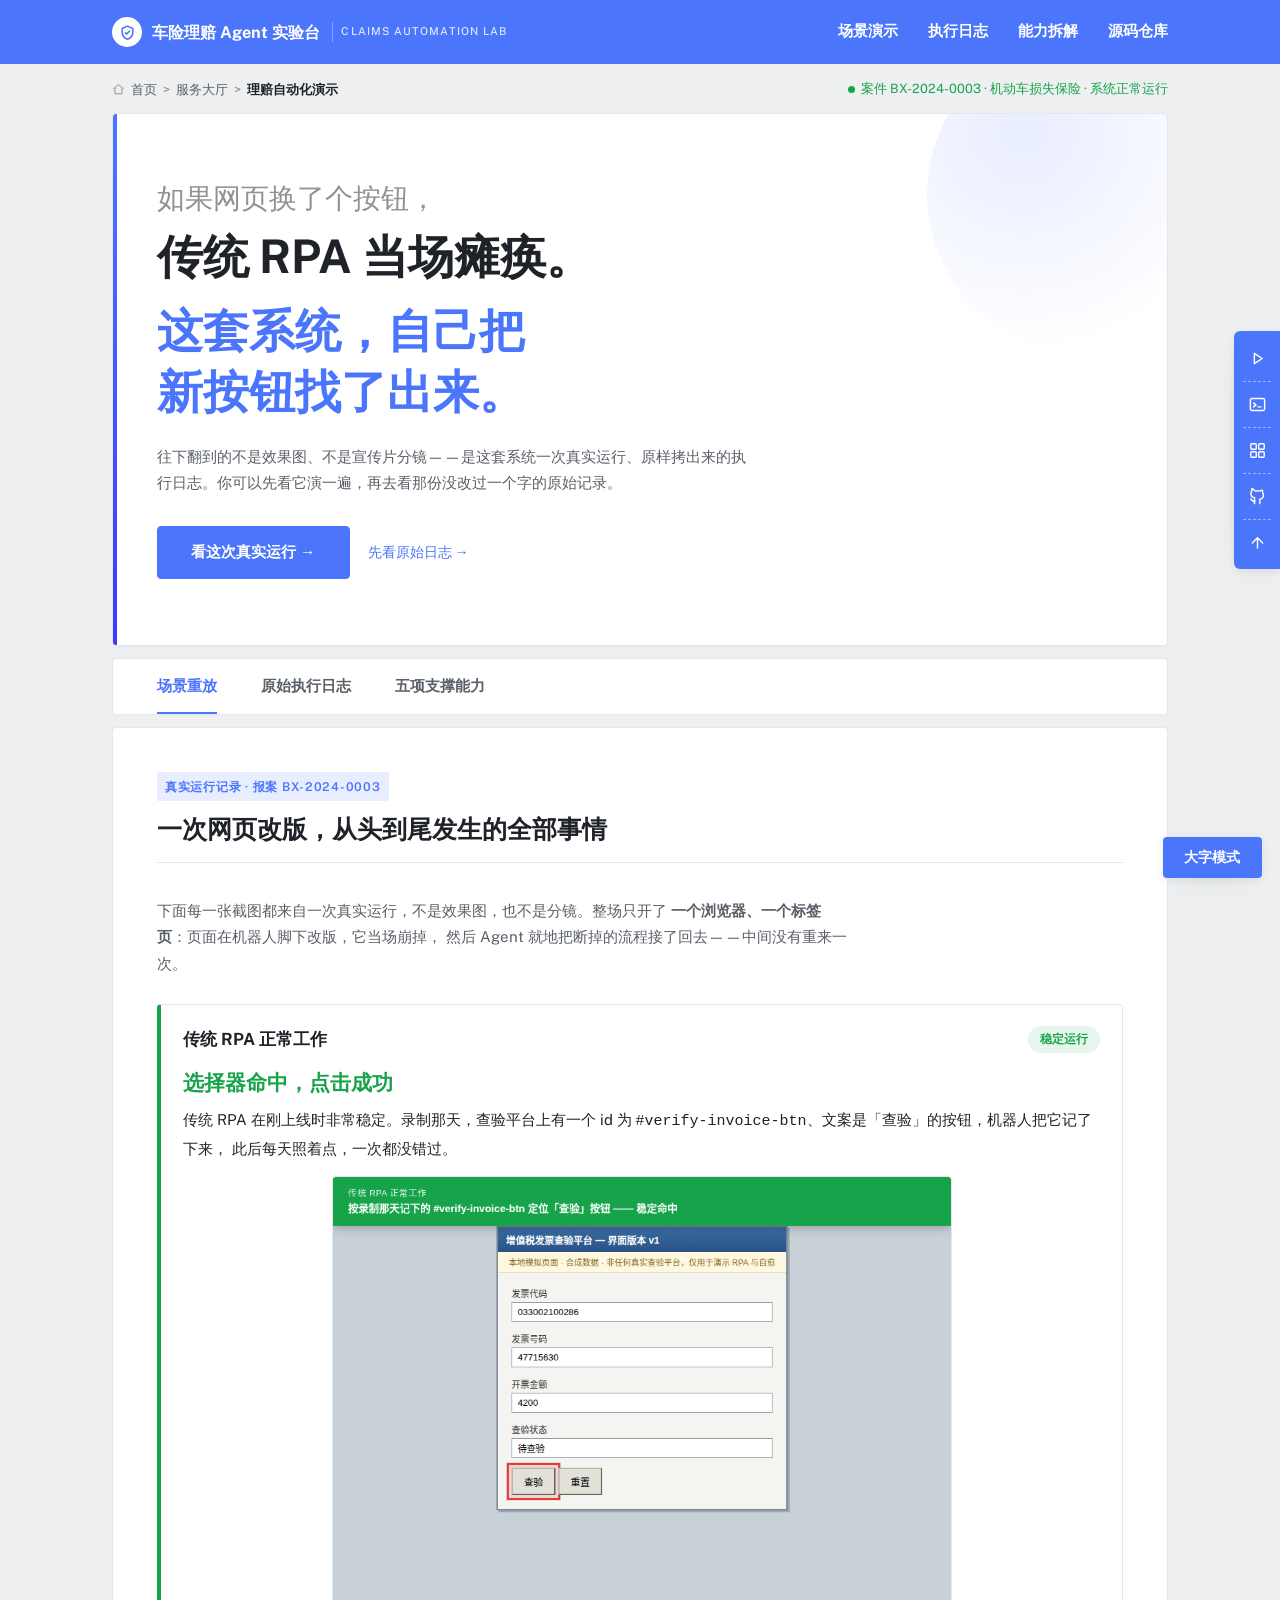
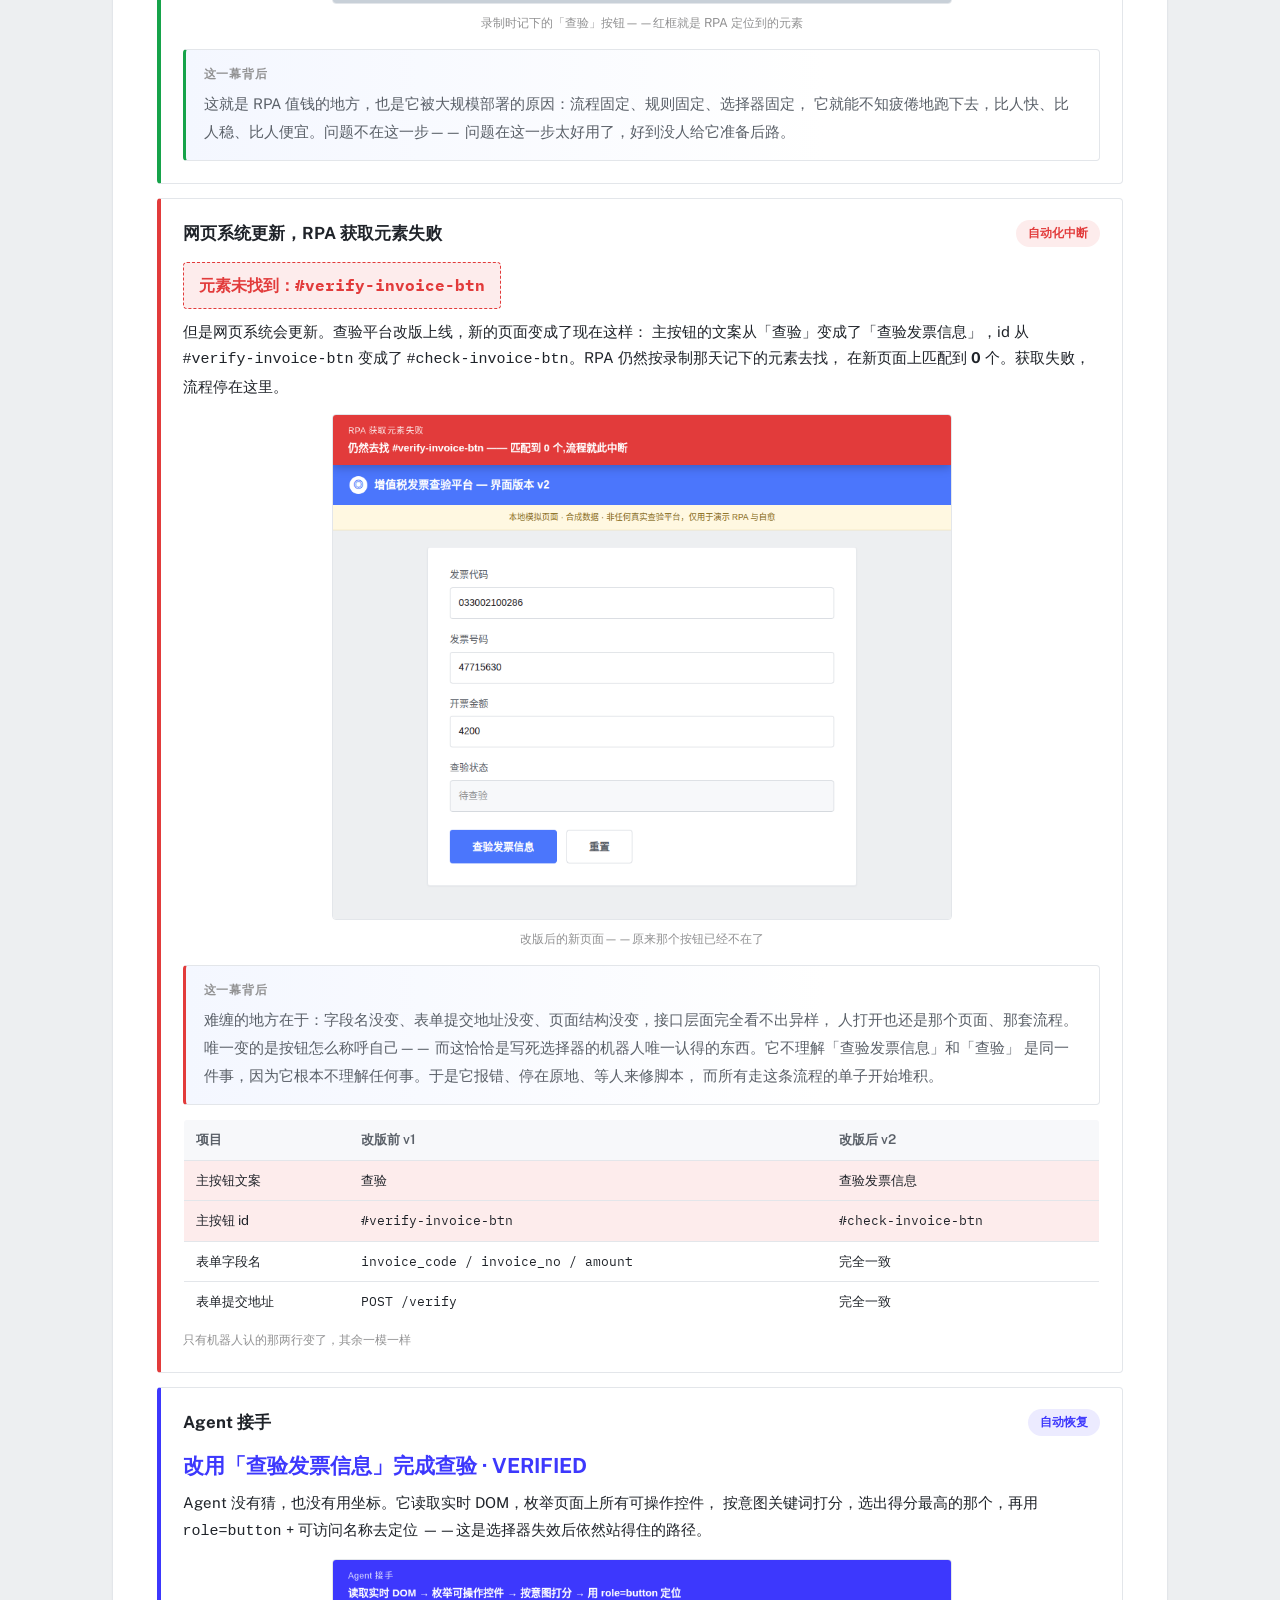
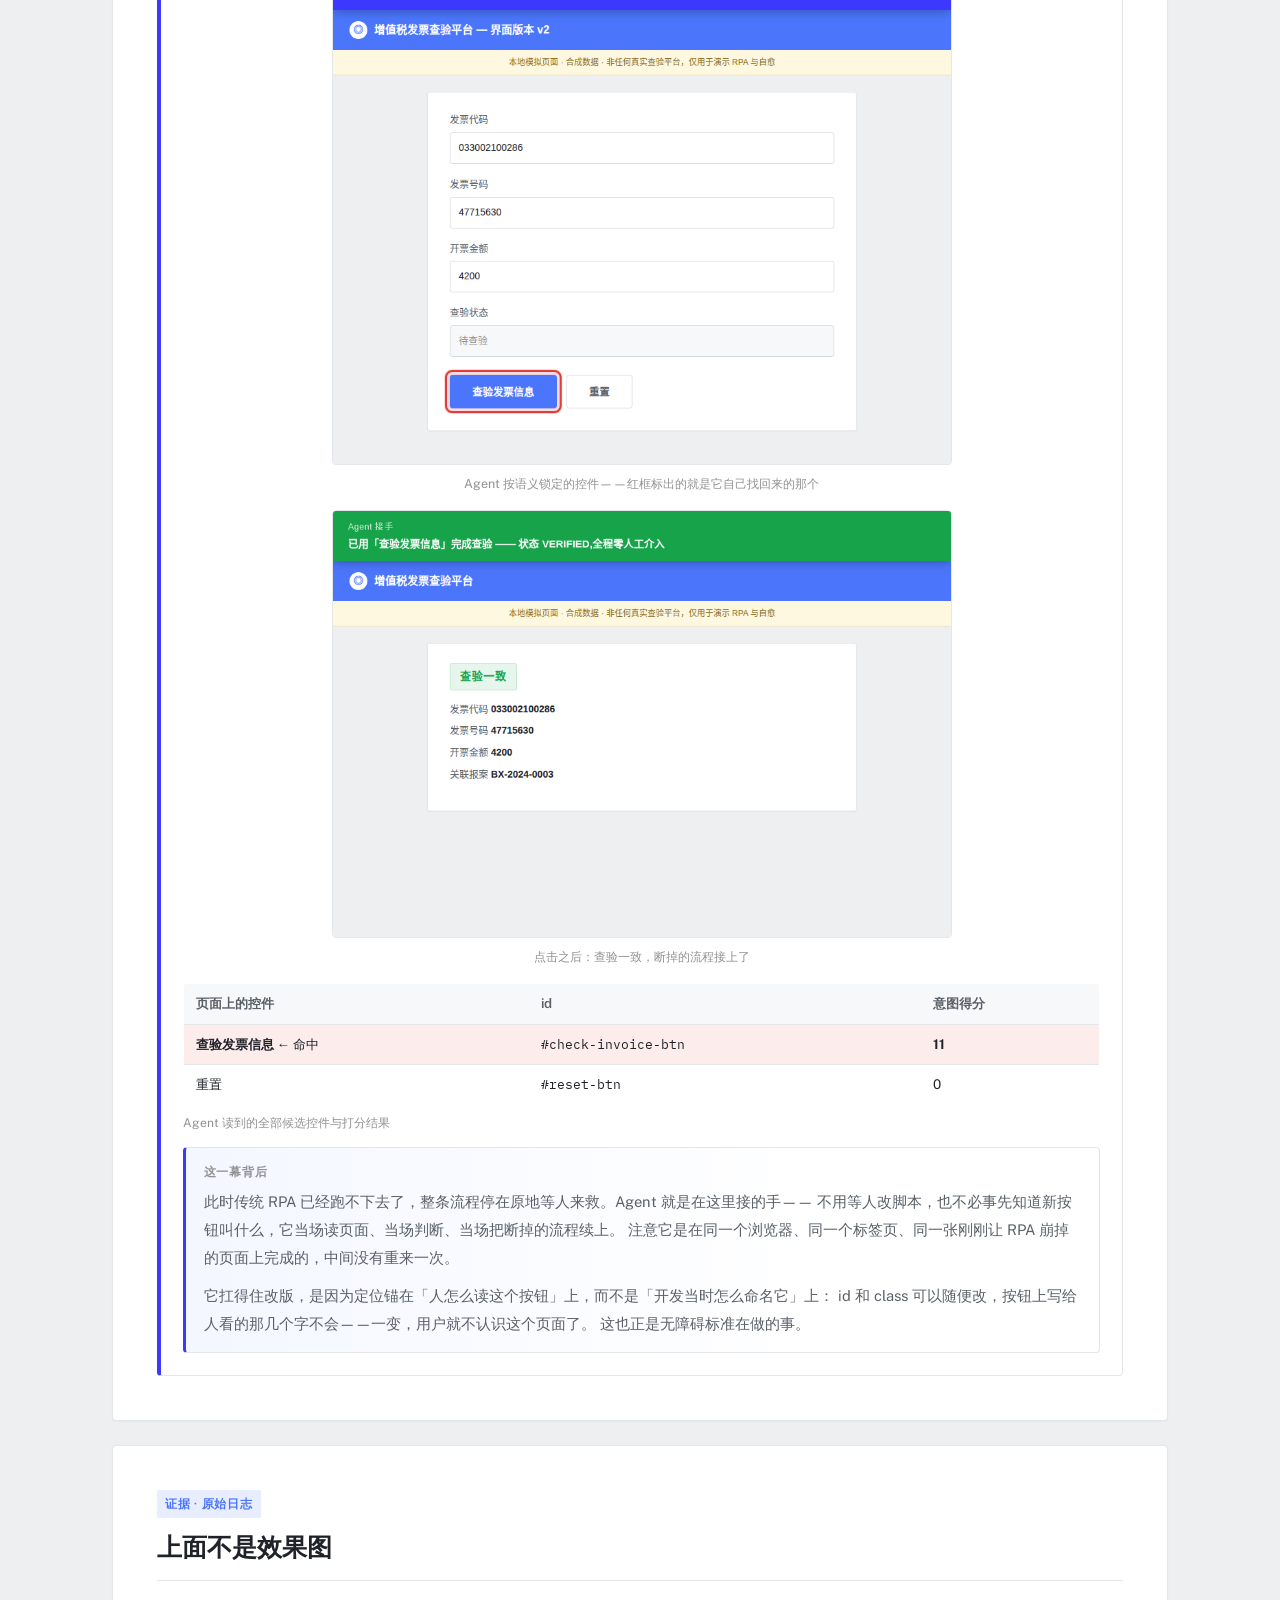
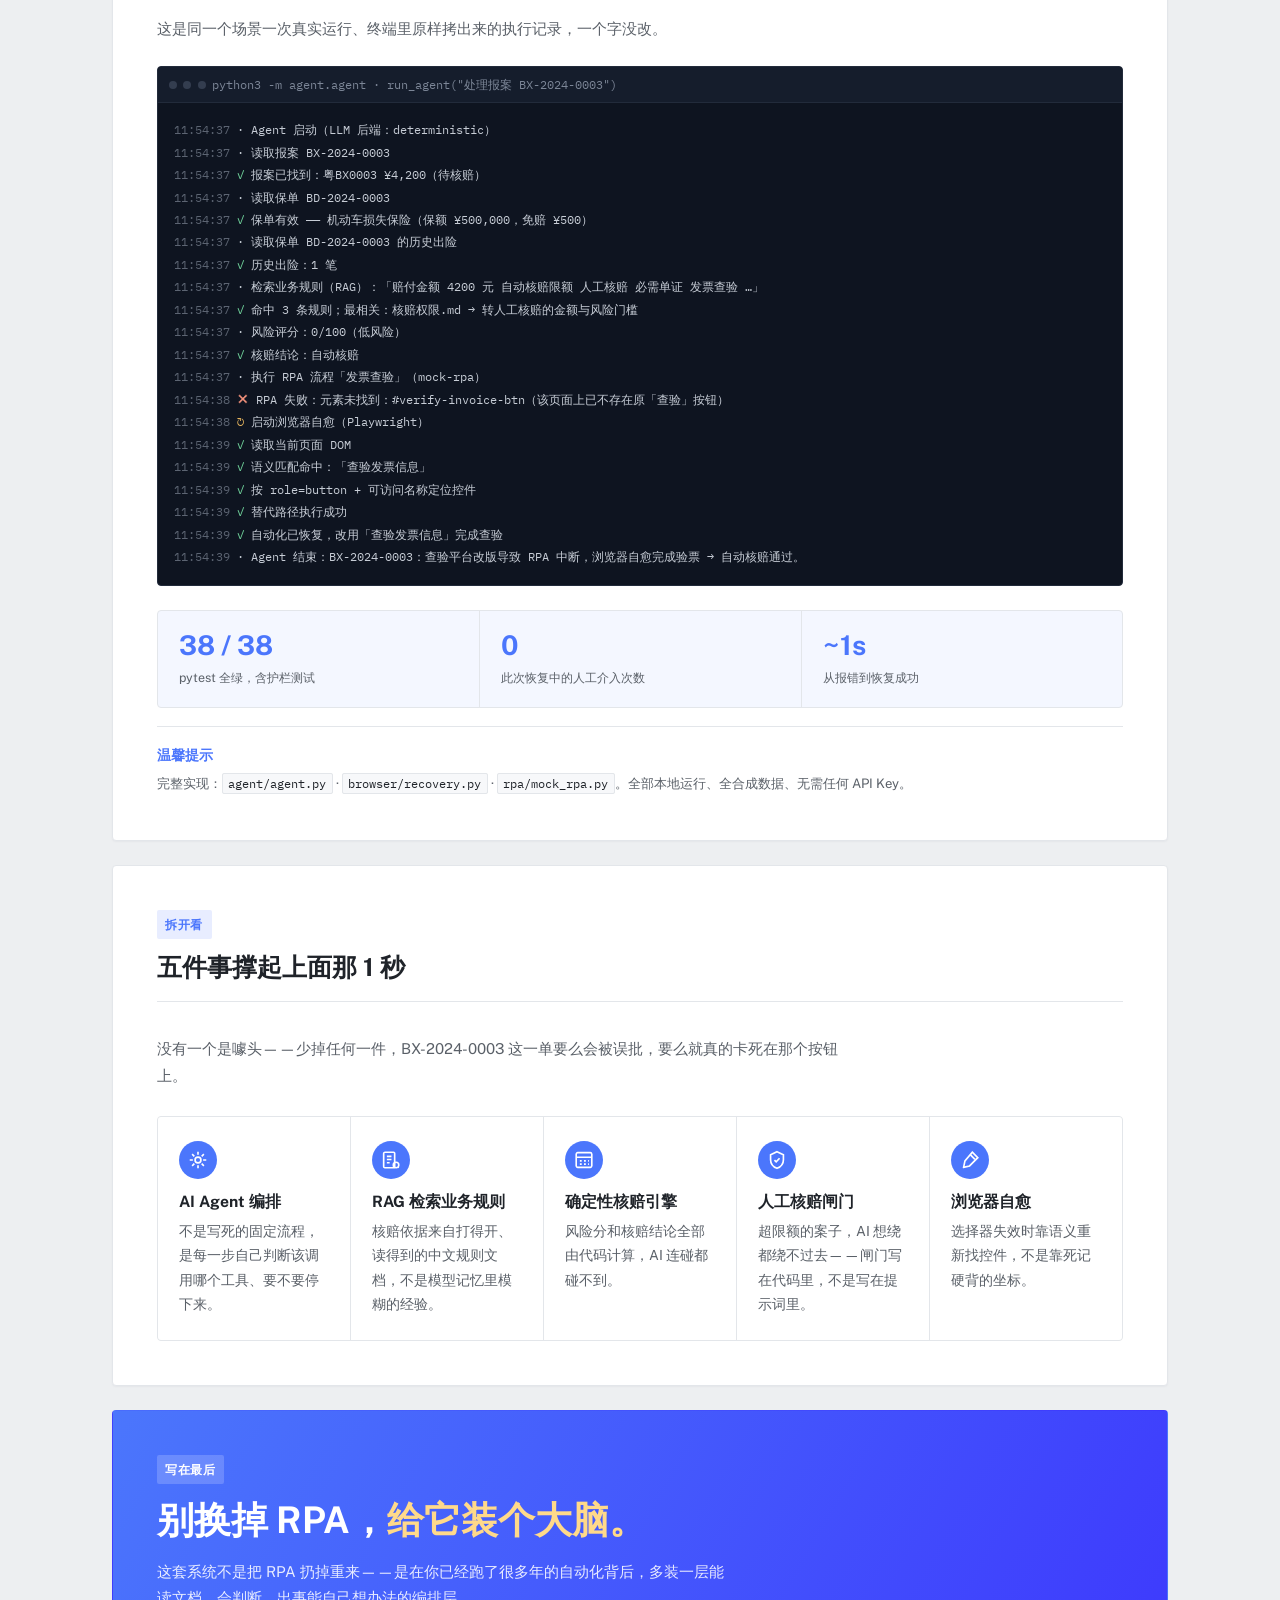
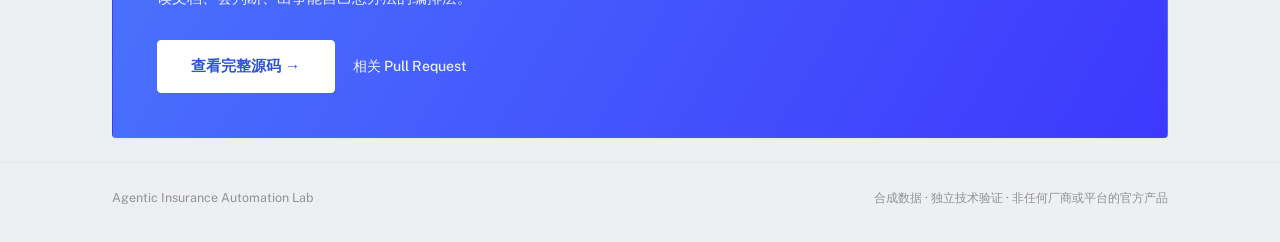
==== commit 74886a69: "Lead with the real run: real screenshots on the landing page and in the README 演示页此前用 CSS 动画模拟了一个假浏览" ====
--- a/docs/index.html
+++ b/docs/index.html
@@ -244,165 +244,84 @@
   .subtabs a:first-child { color: var(--brand); border-bottom-color: var(--brand); }
   .subtabs a:hover { color: var(--brand); }
 
-  /* ---------------- 事故说明 ---------------- */
-  .incident .grid {
-    display: grid; grid-template-columns: minmax(0,1.05fr) minmax(0,1fr);
-    gap: clamp(22px, 4vw, 52px); align-items: start;
-  }
-  @media (max-width: 800px) { .incident .grid { grid-template-columns: 1fr; } }
-  .incident p { color: var(--ink-2); max-width: 34em; margin: 0; }
-  .incident h2, .demo h2, .proof h2, .pillars h2 { font-size: clamp(1.25rem, 2.4vw, 1.55rem); }
-
-  .ticket {
-    background: var(--surface-2);
-    border: 1px solid var(--line);
-    border-left: 3px solid var(--bad);
-    border-radius: var(--radius);
-    padding: 1.3em 1.5em;
-    font-family: "IBM Plex Mono", ui-monospace, monospace;
-    font-size: .82rem; line-height: 2; color: var(--ink-2);
-  }
-  .ticket .tag {
-    display: block; width: fit-content; font-size: .72rem;
-    color: var(--bad); background: var(--bad-soft);
-    padding: .25em .65em; border-radius: 2px; margin-bottom: 1em;
-  }
-  .ticket code { color: var(--ink); background: var(--tint); padding: .1em .35em; border-radius: 2px; }
-
-  /* ---------------- 演示 ---------------- */
-  .demo p.lede, .proof p.lede, .pillars p.lede { color: var(--ink-2); max-width: 44em; margin-top: 0; }
-
-  .ticker {
-    margin-top: 1.8em;
-    font-family: "IBM Plex Mono", ui-monospace, monospace;
-    font-size: .8rem; color: var(--ink-2);
-    background: var(--tint-2); border: 1px solid var(--line);
-    border-radius: var(--radius); padding: .7em 1em;
-    display: inline-flex; gap: .6em; align-items: center;
-  }
-  .ticker::before { content: "▍"; color: var(--brand); animation: blink 1.1s step-end infinite; }
-
-  .stage { margin-top: 1.4em; display: grid; grid-template-columns: 1fr 1fr; gap: clamp(14px, 2.4vw, 24px); }
-  @media (max-width: 760px) { .stage { grid-template-columns: 1fr; } }
-
-  .panel {
-    background: var(--surface); border: 1px solid var(--line);
-    border-radius: var(--radius); overflow: hidden;
-    display: flex; flex-direction: column;
-  }
-  .panel--agent { border-color: var(--brand); box-shadow: 0 0 0 3px var(--tint-2); }
-  .panel-head {
-    display: flex; align-items: center; justify-content: space-between; gap: 8px;
-    padding: .8em 1.1em; border-bottom: 1px solid var(--line);
-    font-size: .84rem; font-weight: 600;
-  }
-  .panel--rpa .panel-head { color: var(--ink-2); background: var(--surface-2); }
-  .panel--agent .panel-head { color: #fff; background: var(--brand); border-bottom-color: var(--brand); }
-  .panel-head .pill {
-    font-size: .7rem; font-weight: 500; padding: .2em .6em; border-radius: 2px;
-    border: 1px solid currentColor; opacity: .85; white-space: nowrap;
-  }
-
-  /* 模拟浏览器：v1 旧版发灰，v2 改版后换成新的门户设计语言 */
-  .mockbrowser { background: #F1F2F4; }
-  .mockchrome {
-    display: flex; align-items: center; gap: .45em;
-    padding: .5em .75em; background: #E4E6EA; border-bottom: 1px solid #D2D5DA;
-  }
-  .mockchrome i { width: 8px; height: 8px; border-radius: 50%; background: #B7BBC2; display: inline-block; }
-  .mockchrome span {
-    margin-left: .5em;
-    font-family: "IBM Plex Mono", ui-monospace, monospace;
-    font-size: .68rem; color: #6B707A;
-    background: #fff; border-radius: 10px; padding: .25em .8em;
-    flex: 1; overflow: hidden; text-overflow: ellipsis; white-space: nowrap;
-  }
-  .mockpage { position: relative; min-height: 176px; padding: 1.5em 1.4em; background: #fff; color: #3A3F47; overflow: hidden; }
-  .mockpage .field {
-    font-size: .74rem; color: #7B8089;
-    padding-bottom: .9em; margin-bottom: .3em; border-bottom: 1px solid #EDEFF1;
-  }
-  .mockpage .field b { color: #2F343B; font-weight: 600; }
-  .mockbtn {
-    margin-top: 1.1em; display: inline-block;
-    font-weight: 600; font-size: .82rem; padding: .65em 1.3em;
-    position: relative; transition: opacity .5s ease, transform .5s ease;
-  }
-  .mockbtn.is-old {
-    position: absolute;
-    background: #7C8797; color: #fff;
-    border: 1px solid #6B7686; border-radius: 2px;
-  }
-  .mockbtn.is-new {
-    background: #4B76FC; color: #fff;
-    border: 1px solid #4B76FC; border-radius: 4px;
-    box-shadow: 0 2px 8px rgba(75,118,252,.3);
-  }
-  .mockbtn .selector {
-    display: block; font-family: "IBM Plex Mono", ui-monospace, monospace;
-    font-weight: 400; font-size: .66rem; opacity: .8; margin-top: .2em;
-  }
-
-  .stage[data-act="0"] .mockbtn.is-new,
-  .stage[data-act="1"] .mockbtn.is-new,
-  .stage[data-act="2"] .mockbtn.is-new,
-  .stage[data-act="3"] .mockbtn.is-new { opacity: 0; transform: translateY(-6px); pointer-events: none; }
-  .stage[data-act="0"] .mockbtn.is-old { opacity: 1; transform: none; }
-  .stage[data-act="1"] .mockbtn.is-old,
-  .stage[data-act="2"] .mockbtn.is-old,
-  .stage[data-act="3"] .mockbtn.is-old { opacity: 0; transform: translateY(6px); }
-  .stage[data-act="1"] .mockbtn.is-new,
-  .stage[data-act="2"] .mockbtn.is-new,
-  .stage[data-act="3"] .mockbtn.is-new { opacity: 1; transform: none; pointer-events: auto; transition-delay: .15s; }
-
-  .panel-status { padding: 1.1em 1.3em 1.3em; min-height: 9.4em; font-size: .8rem; }
-  .chip {
-    display: inline-flex; align-items: center; gap: .5em;
-    padding: .3em .7em; border-radius: 2px; margin-bottom: .45em; opacity: 0;
-    font-family: "IBM Plex Mono", ui-monospace, monospace; font-size: .76rem;
-  }
-  .chip.bad   { background: var(--bad-soft);   color: var(--bad); }
-  .chip.good  { background: var(--good-soft);  color: var(--good); }
-  .chip.agent { background: var(--agent-soft); color: var(--agent); }
-
-  .agentlog { list-style: none; margin: 0; padding: 0; }
-  .agentlog li { opacity: 0; }
-  .agentlog li.chip { display: flex; width: fit-content; }
-  .stage[data-revealed="true"] .agentlog li {
-    animation: reveal .4s ease forwards;
-    animation-delay: calc(var(--i) * .38s);
-  }
-  .stage[data-act="0"] .chip, .stage[data-act="1"] .chip { opacity: 0; }
-  .stage[data-revealed="true"] .rpafail { animation: reveal .4s ease forwards; }
-
-  .outcome {
-    border-top: 1px solid var(--line); padding: 1em 1.3em;
-    opacity: 0; transform: translateY(6px);
-    transition: opacity .5s ease, transform .5s ease;
-  }
-  .stage[data-act="3"] .outcome { opacity: 1; transform: none; }
-  .outcome .big { font-weight: 700; font-size: 1.25rem; }
-  .outcome .cap { font-size: .78rem; color: var(--ink-2); margin-top: .2em; }
-  .panel--rpa .outcome .big { color: var(--bad); }
-  .panel--agent .outcome .big { color: var(--good); }
-
-  .stage[data-act="2"] .panel--rpa .mockbrowser,
-  .stage[data-act="3"] .panel--rpa .mockbrowser { filter: grayscale(.65) brightness(.98); }
-
-  .ribbon {
-    position: absolute; top: 12px; right: 12px;
-    background: var(--bad); color: #fff;
-    font-family: "IBM Plex Mono", ui-monospace, monospace;
-    font-size: .64rem; letter-spacing: .12em; font-weight: 600;
-    padding: .3em .8em; border-radius: 2px;
-    opacity: 0; box-shadow: 0 2px 6px rgba(226,59,59,.35);
-  }
-  .stage[data-act="2"] .ribbon, .stage[data-act="3"] .ribbon { opacity: 1; transition: opacity .3s ease .1s; }
-
-  .controls { margin-top: 1.6em; display: flex; align-items: center; gap: 1.2em; flex-wrap: wrap; }
-  .progress { display: flex; gap: .4em; }
-  .progress span { width: 24px; height: 3px; background: var(--line-2); border-radius: 2px; transition: background .3s ease; }
-  .progress span.on { background: var(--brand); }
+  /* ---------------- 三幕故事板 ---------------- */
+  .demo h2, .proof h2, .pillars h2 { font-size: clamp(1.25rem, 2.4vw, 1.55rem); }
+  .demo p.lede, .proof p.lede, .pillars p.lede { color: var(--ink-2); max-width: 46em; margin-top: 0; }
+
+  .acts { margin-top: 1.8em; display: grid; gap: 14px; }
+
+  .act {
+    border: 1px solid var(--line); border-left: 4px solid var(--line);
+    border-radius: var(--radius); padding: 20px 22px 22px;
+    background: var(--surface);
+  }
+  .act.ok    { border-left-color: #16A34A; }
+  .act.fail  { border-left-color: var(--bad); }
+  .act.agent { border-left-color: var(--brand-deep); }
+
+  .act-bar { display: flex; align-items: center; gap: 12px; flex-wrap: wrap; }
+  .act-title { font-size: 1.05rem; font-weight: 700; }
+  .act-badge {
+    margin-left: auto; font-size: .74rem; font-weight: 600;
+    border-radius: 999px; padding: 3px 12px;
+  }
+  .act.ok .act-badge    { background: var(--good-soft);  color: var(--good); }
+  .act.fail .act-badge  { background: var(--bad-soft);   color: var(--bad); }
+  .act.agent .act-badge { background: var(--agent-soft); color: var(--agent); }
+
+  .act-headline { font-size: 1.3rem; font-weight: 700; margin: 14px 0 10px; line-height: 1.4; }
+  .act.ok .act-headline    { color: var(--good); }
+  .act.agent .act-headline { color: var(--brand-deep); }
+  .act.fail .act-headline  {
+    color: var(--bad); font-family: "IBM Plex Mono", ui-monospace, monospace;
+    font-size: 1.02rem; background: var(--bad-soft);
+    border: 1px dashed var(--bad); border-radius: var(--radius);
+    padding: 11px 15px; display: inline-block;
+  }
+
+  .act p.narration { color: var(--ink); margin: 0 0 14px; }
+
+  .act figure { margin: 0 0 16px; }
+  .act figure img {
+    display: block; width: 100%; max-width: 620px; margin: 0 auto;
+    border: 1px solid var(--line); border-radius: var(--radius);
+  }
+  .act figcaption {
+    max-width: 620px; margin: 8px auto 0; text-align: center;
+    font-size: .78rem; color: var(--ink-3); line-height: 1.7;
+  }
+
+  .act-context {
+    background: linear-gradient(90deg, var(--tint-2), var(--surface) 70%);
+    border: 1px solid var(--line); border-left: 3px solid var(--brand);
+    border-radius: var(--radius); padding: 14px 18px;
+  }
+  .act.ok .act-context    { border-left-color: #16A34A; }
+  .act.fail .act-context  { border-left-color: var(--bad); }
+  .act.agent .act-context { border-left-color: var(--brand-deep); }
+  .act-context .lbl {
+    display: block; font-size: .72rem; font-weight: 700; letter-spacing: .08em;
+    color: var(--ink-3); margin-bottom: 6px;
+  }
+  .act-context p { margin: 0; font-size: .92rem; color: var(--ink-2); line-height: 1.9; }
+  .act-context p + p { margin-top: 10px; }
+
+  table.difftbl {
+    width: 100%; border-collapse: collapse; margin-top: 14px;
+    border: 1px solid var(--line); border-radius: var(--radius);
+    font-size: .84rem; overflow: hidden;
+  }
+  table.difftbl th {
+    text-align: left; background: var(--surface-2); color: var(--ink-2);
+    font-weight: 600; padding: 8px 12px; border-bottom: 1px solid var(--line);
+  }
+  table.difftbl td { padding: 8px 12px; border-bottom: 1px solid var(--line); }
+  table.difftbl tr:last-child td { border-bottom: none; }
+  table.difftbl tr.changed td { background: var(--bad-soft); }
+  table.difftbl code {
+    font-family: "IBM Plex Mono", ui-monospace, monospace; font-size: .95em;
+  }
+  .tbl-cap { font-size: .76rem; color: var(--ink-3); margin-top: 6px; }
 
   /* ---------------- 原始日志 ---------------- */
   .console {
@@ -572,7 +491,7 @@
       </h1>
       <p class="lede">往下翻到的不是效果图、不是宣传片分镜——是这套系统一次真实运行、原样拷出来的执行日志。你可以先看它演一遍，再去看那份没改过一个字的原始记录。</p>
       <div class="cta-row">
-        <button class="btn" id="playBtn" type="button">▶ 播放这次真实场景</button>
+        <a class="btn" href="#demo">看这次真实运行 →</a>
         <a class="kicker-link" href="#proof">先看原始日志 →</a>
       </div>
     </div>
@@ -584,84 +503,108 @@
   </div>
 </header>
 
-<section class="incident">
-  <div class="wrap">
-    <div class="card">
-      <h2 class="cardtitle">传统 RPA 是怎么死的</h2>
-      <div class="grid">
-        <div>
-          <p>经典 RPA 只认一件事：录制那天，鼠标点过的那个坐标、那个 HTML 选择器。它假定页面从今往后长得永远一样。增值税发票查验平台只有网页、没有接口，全靠 RPA 在页面上点——哪天平台改版换了按钮，它唯一的反应，也是最后的反应：报错，停在原地，等人来修脚本。</p>
-        </div>
-        <div class="ticket">
-          <span class="tag">真实错误 · rpa/mock_rpa.py 实际抛出</span>
-          <span style="color:var(--bad)">RPAExecutionError</span><br>
-          &nbsp;&nbsp;元素未找到：<code>#verify-invoice-btn</code><br>
-          &nbsp;&nbsp;<span style="opacity:.72">（该页面上已不存在</span><br>
-          &nbsp;&nbsp;<span style="opacity:.72">原「查验」按钮）</span>
-        </div>
-      </div>
-    </div>
-  </div>
-</section>
-
 <section class="demo" id="demo">
   <div class="wrap">
     <div class="card">
-      <span class="eyebrow">真实场景重放 · BX-2024-0003</span>
-      <h2 class="cardtitle">同一次界面变更，两种命运</h2>
-      <p class="lede">两边跑的是同一段真实脚本、同一次真实的按钮变更——区别只有一件事：右边这套系统，在 RPA 背后多装了一层 Agent。</p>
-
-      <div class="ticker" id="ticker">等待开始…</div>
-
-      <div class="stage" id="stage" data-act="0">
-        <div class="panel panel--rpa" id="panelRpa">
-          <div class="panel-head"><span>传统 RPA</span><span class="pill">仅脚本，无兜底</span></div>
-          <div class="mockbrowser">
-            <div class="mockchrome"><i></i><i></i><i></i><span>发票查验平台（本地模拟）/?claim=BX-2024-0003</span></div>
-            <div class="mockpage">
-              <div class="field">报案号 <b>BX-2024-0003</b> · 金额 <b>¥4,200</b> · 粤BX0003</div>
-              <span class="mockbtn is-old">查验<span class="selector">#verify-invoice-btn</span></span>
-              <span class="mockbtn is-new">查验发票信息<span class="selector">#check-invoice-btn</span></span>
-              <div class="ribbon">STUCK</div>
-            </div>
+      <span class="eyebrow">真实运行记录 · 报案 BX-2024-0003</span>
+      <h2 class="cardtitle">一次网页改版，从头到尾发生的全部事情</h2>
+      <p class="lede">下面每一张截图都来自一次真实运行，不是效果图，也不是分镜。整场只开了
+        <strong>一个浏览器、一个标签页</strong>：页面在机器人脚下改版，它当场崩掉，
+        然后 Agent 就地把断掉的流程接了回去——中间没有重来一次。</p>
+
+      <div class="acts">
+
+        <article class="act ok">
+          <header class="act-bar">
+            <span class="act-title">传统 RPA 正常工作</span>
+            <span class="act-badge">稳定运行</span>
+          </header>
+          <div class="act-headline">选择器命中，点击成功</div>
+          <p class="narration">传统 RPA 在刚上线时非常稳定。录制那天，查验平台上有一个 id 为
+            <code>#verify-invoice-btn</code>、文案是「查验」的按钮，机器人把它记了下来，
+            此后每天照着点，一次都没错过。</p>
+          <figure>
+            <img src="screenshots/act1_rpa_ok.png" alt="改版前的查验页面，「查验」按钮被红框标出">
+            <figcaption>录制时记下的「查验」按钮——红框就是 RPA 定位到的元素</figcaption>
+          </figure>
+          <div class="act-context">
+            <span class="lbl">这一幕背后</span>
+            <p>这就是 RPA 值钱的地方，也是它被大规模部署的原因：流程固定、规则固定、选择器固定，
+              它就能不知疲倦地跑下去，比人快、比人稳、比人便宜。问题不在这一步——
+              问题在这一步太好用了，好到没人给它准备后路。</p>
           </div>
-          <div class="panel-status">
-            <div class="chip bad rpafail">✕ 元素未找到：#verify-invoice-btn</div>
+        </article>
+
+        <article class="act fail">
+          <header class="act-bar">
+            <span class="act-title">网页系统更新，RPA 获取元素失败</span>
+            <span class="act-badge">自动化中断</span>
+          </header>
+          <div class="act-headline">元素未找到：#verify-invoice-btn</div>
+          <p class="narration">但是网页系统会更新。查验平台改版上线，新的页面变成了现在这样：
+            主按钮的文案从「查验」变成了「查验发票信息」，id 从 <code>#verify-invoice-btn</code>
+            变成了 <code>#check-invoice-btn</code>。RPA 仍然按录制那天记下的元素去找，
+            在新页面上匹配到 <strong>0</strong> 个。获取失败，流程停在这里。</p>
+          <figure>
+            <img src="screenshots/act2_rpa_broken.png" alt="改版后的查验页面，原来的按钮已不存在">
+            <figcaption>改版后的新页面——原来那个按钮已经不在了</figcaption>
+          </figure>
+          <div class="act-context">
+            <span class="lbl">这一幕背后</span>
+            <p>难缠的地方在于：字段名没变、表单提交地址没变、页面结构没变，接口层面完全看不出异样，
+              人打开也还是那个页面、那套流程。唯一变的是按钮怎么称呼自己——
+              而这恰恰是写死选择器的机器人唯一认得的东西。它不理解「查验发票信息」和「查验」
+              是同一件事，因为它根本不理解任何事。于是它报错、停在原地、等人来修脚本，
+              而所有走这条流程的单子开始堆积。</p>
           </div>
-          <div class="outcome">
-            <div class="big">停摆</div>
-            <div class="cap">等待人工排查、修改脚本 — 通常几小时到几天</div>
+          <table class="difftbl">
+            <thead><tr><th>项目</th><th>改版前 v1</th><th>改版后 v2</th></tr></thead>
+            <tbody>
+              <tr class="changed"><td>主按钮文案</td><td>查验</td><td>查验发票信息</td></tr>
+              <tr class="changed"><td>主按钮 id</td><td><code>#verify-invoice-btn</code></td><td><code>#check-invoice-btn</code></td></tr>
+              <tr><td>表单字段名</td><td><code>invoice_code / invoice_no / amount</code></td><td>完全一致</td></tr>
+              <tr><td>表单提交地址</td><td><code>POST /verify</code></td><td>完全一致</td></tr>
+            </tbody>
+          </table>
+          <div class="tbl-cap">只有机器人认的那两行变了，其余一模一样</div>
+        </article>
+
+        <article class="act agent">
+          <header class="act-bar">
+            <span class="act-title">Agent 接手</span>
+            <span class="act-badge">自动恢复</span>
+          </header>
+          <div class="act-headline">改用「查验发票信息」完成查验 · VERIFIED</div>
+          <p class="narration">Agent 没有猜，也没有用坐标。它读取实时 DOM，枚举页面上所有可操作控件，
+            按意图关键词打分，选出得分最高的那个，再用 <code>role=button</code> + 可访问名称去定位
+            ——这是选择器失效后依然站得住的路径。</p>
+          <figure>
+            <img src="screenshots/act3_agent_picks.png" alt="Agent 按语义锁定的控件被红框标出">
+            <figcaption>Agent 按语义锁定的控件——红框标出的就是它自己找回来的那个</figcaption>
+          </figure>
+          <figure>
+            <img src="screenshots/act3_agent_done.png" alt="查验结果页显示查验一致">
+            <figcaption>点击之后：查验一致，断掉的流程接上了</figcaption>
+          </figure>
+          <table class="difftbl">
+            <thead><tr><th>页面上的控件</th><th>id</th><th>意图得分</th></tr></thead>
+            <tbody>
+              <tr class="changed"><td><strong>查验发票信息</strong> ← 命中</td><td><code>#check-invoice-btn</code></td><td><strong>11</strong></td></tr>
+              <tr><td>重置</td><td><code>#reset-btn</code></td><td>0</td></tr>
+            </tbody>
+          </table>
+          <div class="tbl-cap">Agent 读到的全部候选控件与打分结果</div>
+          <div class="act-context" style="margin-top:14px">
+            <span class="lbl">这一幕背后</span>
+            <p>此时传统 RPA 已经跑不下去了，整条流程停在原地等人来救。Agent 就是在这里接的手——
+              不用等人改脚本，也不必事先知道新按钮叫什么，它当场读页面、当场判断、当场把断掉的流程续上。
+              注意它是在同一个浏览器、同一个标签页、同一张刚刚让 RPA 崩掉的页面上完成的，中间没有重来一次。</p>
+            <p>它扛得住改版，是因为定位锚在「人怎么读这个按钮」上，而不是「开发当时怎么命名它」上：
+              id 和 class 可以随便改，按钮上写给人看的那几个字不会——一变，用户就不认识这个页面了。
+              这也正是无障碍标准在做的事。</p>
           </div>
-        </div>
-
-        <div class="panel panel--agent" id="panelAgent">
-          <div class="panel-head"><span>这套系统（RPA + Agent）</span><span class="pill">agent/agent.py</span></div>
-          <div class="mockbrowser">
-            <div class="mockchrome"><i></i><i></i><i></i><span>发票查验平台（本地模拟）/?claim=BX-2024-0003</span></div>
-            <div class="mockpage">
-              <div class="field">报案号 <b>BX-2024-0003</b> · 金额 <b>¥4,200</b> · 粤BX0003</div>
-              <span class="mockbtn is-old">查验<span class="selector">#verify-invoice-btn</span></span>
-              <span class="mockbtn is-new">查验发票信息<span class="selector">#check-invoice-btn</span></span>
-            </div>
-          </div>
-          <div class="panel-status">
-            <ul class="agentlog">
-              <li style="--i:0" class="chip bad">✕ 目标丢失：#verify-invoice-btn</li>
-              <li style="--i:1" class="chip agent">↻ 启动浏览器自愈</li>
-              <li style="--i:2" class="chip agent">✓ 语义匹配：「查验发票信息」</li>
-              <li style="--i:3" class="chip good">✓ 自动化已恢复</li>
-            </ul>
-          </div>
-          <div class="outcome">
-            <div class="big">自动恢复</div>
-            <div class="cap">耗时约 1 秒，全程零人工介入</div>
-          </div>
-        </div>
-      </div>
-
-      <div class="controls">
-        <button class="btn btn-ghost" id="replayBtn" type="button" disabled>↺ 重新播放</button>
-        <div class="progress"><span data-p="1"></span><span data-p="2"></span><span data-p="3"></span></div>
+        </article>
+
       </div>
     </div>
   </div>
@@ -778,55 +721,7 @@
 
 <script>
 (function () {
-  var stage = document.getElementById('stage');
-  var ticker = document.getElementById('ticker');
-  var playBtn = document.getElementById('playBtn');
-  var replayBtn = document.getElementById('replayBtn');
-  var dots = document.querySelectorAll('.progress span');
-  var reduced = window.matchMedia('(prefers-reduced-motion: reduce)').matches;
-
-  var acts = [
-    { text: '等待开始…', gap: 0 },
-    { text: '10:42 · 查验平台悄悄上线了改版页面', gap: reduced ? 60 : 1000 },
-    { text: '两边同时尝试点击「查验」…', gap: reduced ? 60 : 1500 },
-    { text: '结果揭晓', gap: reduced ? 60 : 1700 }
-  ];
-
-  var timers = [];
-  function clearTimers() { timers.forEach(clearTimeout); timers = []; }
-
-  function setAct(n) {
-    stage.setAttribute('data-act', String(n));
-    if (n >= 2) {
-      stage.setAttribute('data-revealed', 'true');
-    } else {
-      stage.removeAttribute('data-revealed');
-    }
-    ticker.textContent = acts[n].text;
-    dots.forEach(function (d, i) { d.classList.toggle('on', i < n); });
-  }
-
-  function play() {
-    clearTimers();
-    playBtn.setAttribute('disabled', 'true');
-    replayBtn.setAttribute('disabled', 'true');
-    setAct(0);
-    var t = 0;
-    for (var i = 1; i < acts.length; i++) {
-      t += acts[i].gap;
-      (function (idx, delay) {
-        timers.push(setTimeout(function () { setAct(idx); }, delay));
-      })(i, t);
-    }
-    timers.push(setTimeout(function () {
-      playBtn.removeAttribute('disabled');
-      replayBtn.removeAttribute('disabled');
-    }, t + 200));
-  }
-
-  playBtn.addEventListener('click', play);
-  replayBtn.addEventListener('click', play);
-
+  // 大字模式（对齐门户「爱心模式」的无障碍开关）
   var a11yBtn = document.getElementById('a11yBtn');
   a11yBtn.addEventListener('click', function () {
     var on = document.body.classList.toggle('a11y');
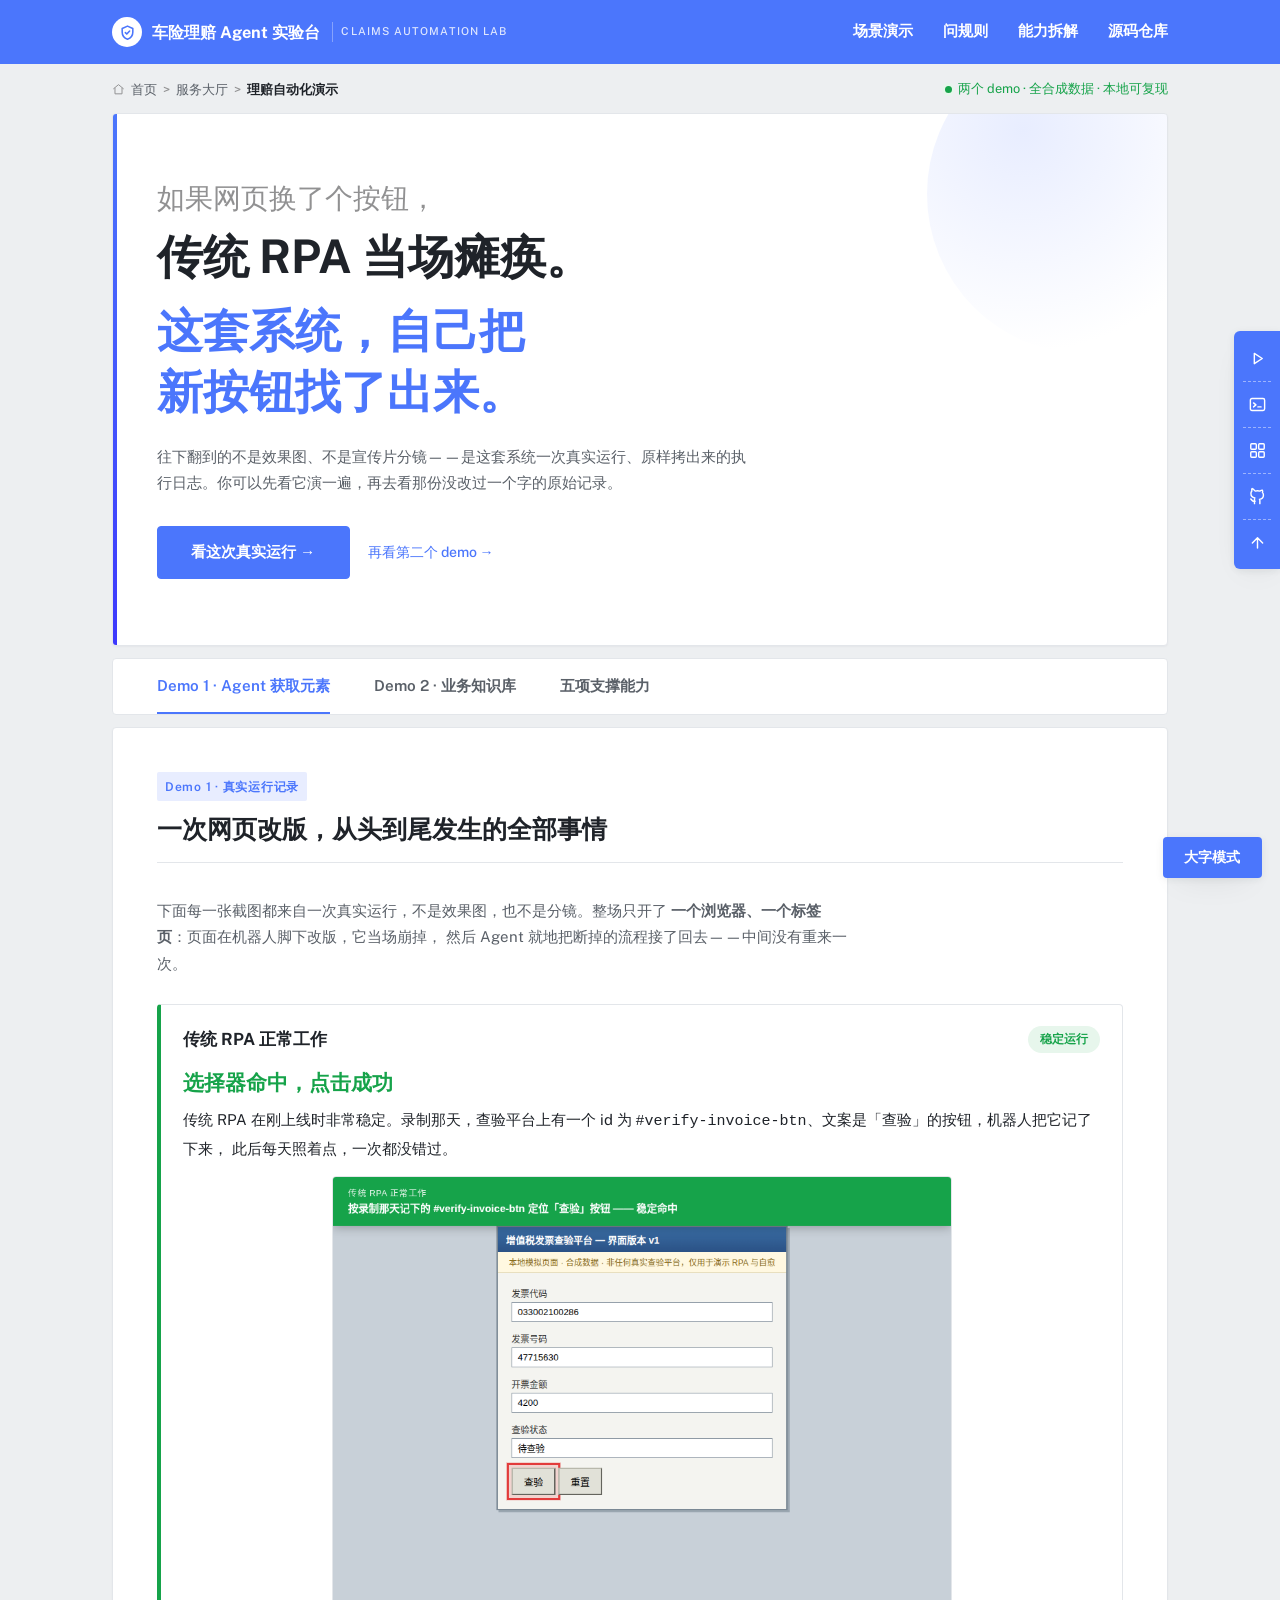
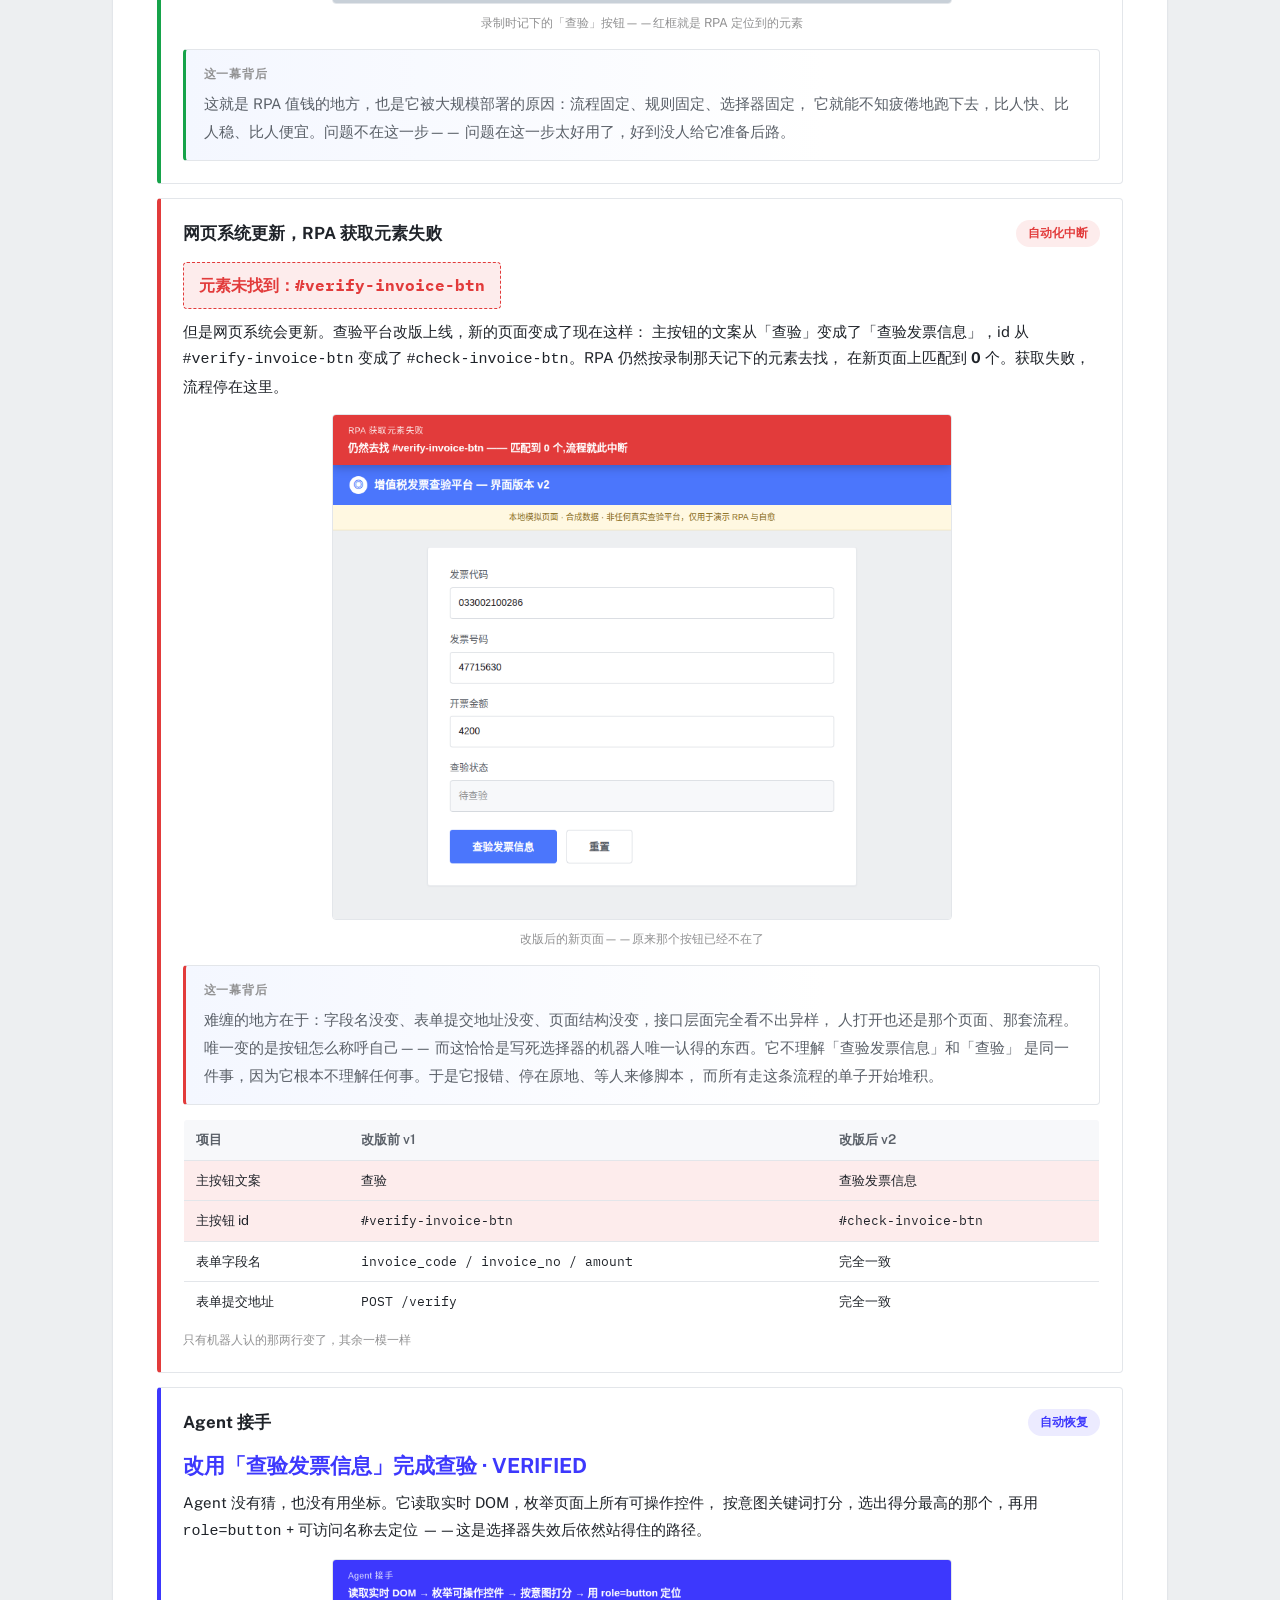
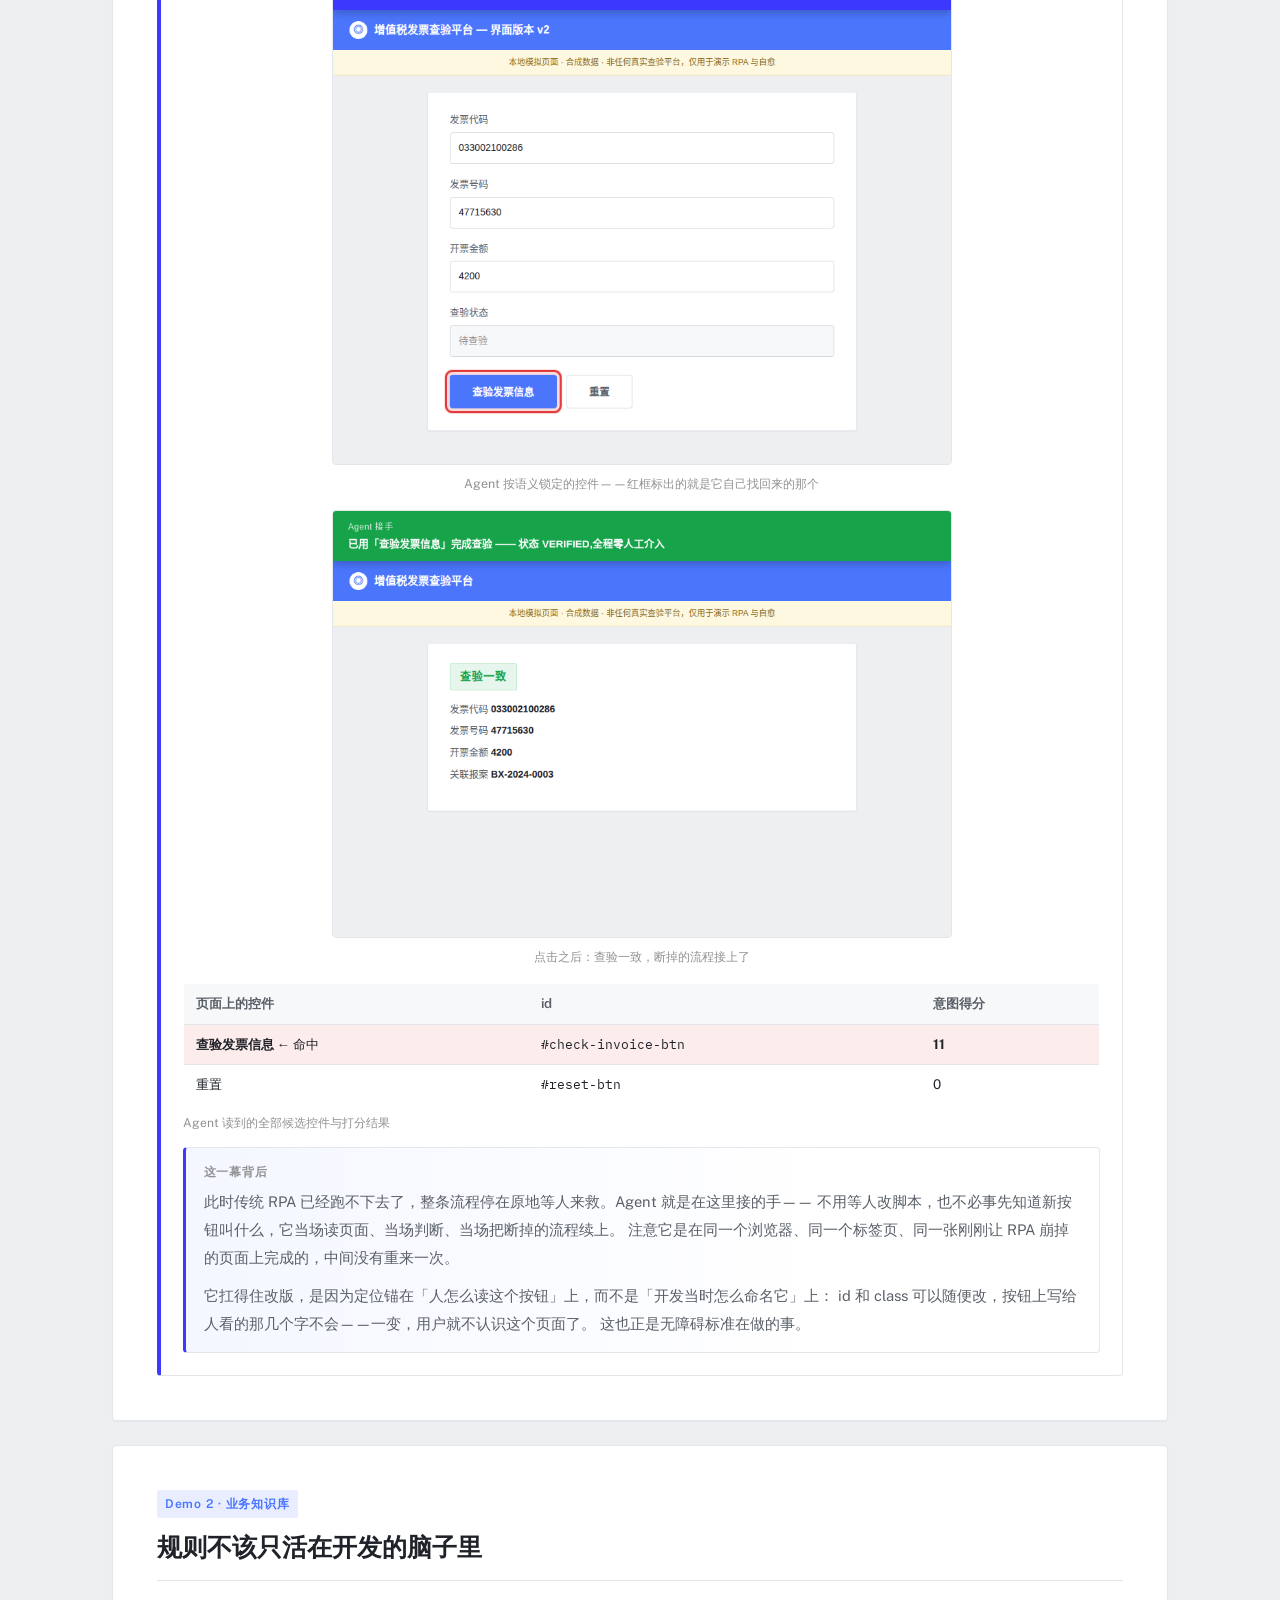
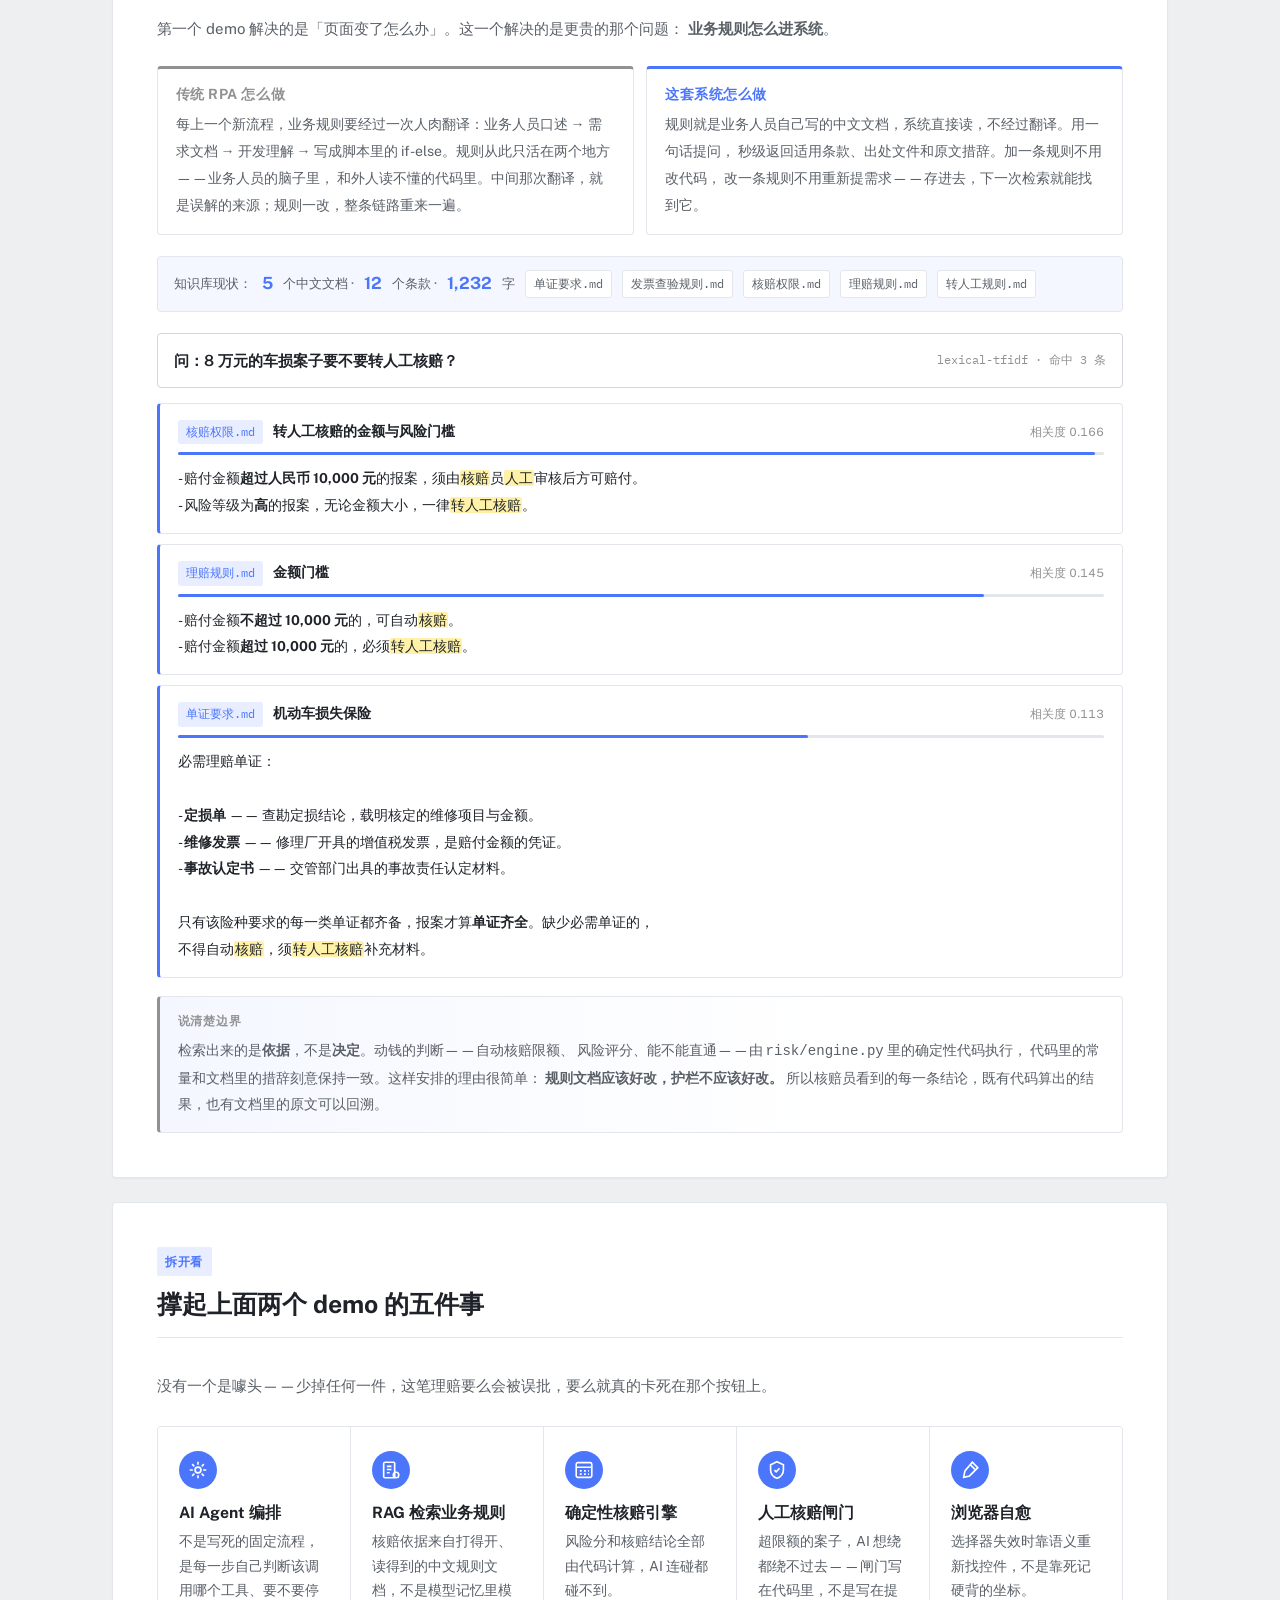
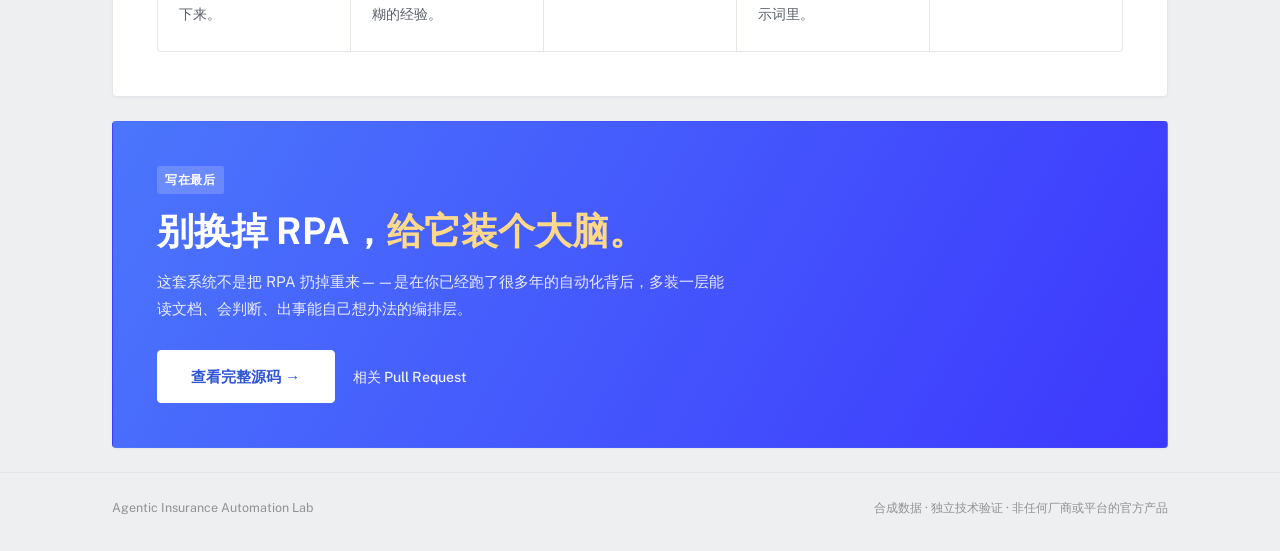
==== commit fe5aabcc: "Two demos, named by what they show 网站收敛成两个 demo，不多不少：   Demo 1  Agent 获取元素 —— 网页改版后自己找回控件（三幕真实截图）   " ====
--- a/docs/index.html
+++ b/docs/index.html
@@ -323,6 +323,73 @@
   }
   .tbl-cap { font-size: .76rem; color: var(--ink-3); margin-top: 6px; }
 
+  /* ---------------- Demo 2：问规则 ---------------- */
+  .vs { display: grid; grid-template-columns: 1fr 1fr; gap: 12px; margin: 1.6em 0 1.4em; }
+  @media (max-width: 820px) { .vs { grid-template-columns: 1fr; } }
+  .vs-col {
+    background: var(--surface); border: 1px solid var(--line);
+    border-top: 3px solid var(--ink-3); border-radius: var(--radius); padding: 16px 18px;
+  }
+  .vs-col.now { border-top-color: var(--brand); }
+  .vs-col h3 {
+    margin: 0 0 8px; font-size: .88rem; font-weight: 700;
+    color: var(--ink-3); letter-spacing: .04em;
+  }
+  .vs-col.now h3 { color: var(--brand); }
+  .vs-col p { margin: 0; font-size: .88rem; color: var(--ink-2); line-height: 1.9; }
+
+  .kbstat {
+    display: flex; gap: 10px; flex-wrap: wrap; align-items: center;
+    background: var(--tint-2); border: 1px solid var(--line);
+    border-radius: var(--radius); padding: 12px 16px;
+    font-size: .84rem; color: var(--ink-2);
+  }
+  .kbstat b { color: var(--brand); font-size: 1.05rem; }
+  .kbstat .file {
+    font-family: "IBM Plex Mono", ui-monospace, monospace; font-size: .76rem;
+    background: var(--surface); border: 1px solid var(--line);
+    border-radius: 3px; padding: 2px 8px;
+  }
+
+  .askbox {
+    margin: 1.4em 0 1em; display: flex; align-items: center; gap: 10px;
+    background: var(--surface); border: 1px solid var(--line-2);
+    border-radius: var(--radius); padding: 13px 16px;
+  }
+  .askbox .q { font-size: .96rem; font-weight: 600; }
+  .askbox .tag {
+    margin-left: auto; font-size: .72rem; color: var(--ink-3);
+    font-family: "IBM Plex Mono", ui-monospace, monospace; white-space: nowrap;
+  }
+
+  .hit {
+    background: var(--surface); border: 1px solid var(--line);
+    border-left: 3px solid var(--brand); border-radius: var(--radius);
+    padding: 14px 18px; margin-bottom: 10px;
+  }
+  .hit-head { display: flex; align-items: baseline; gap: 10px; flex-wrap: wrap; margin-bottom: 8px; }
+  .hit-src {
+    font-family: "IBM Plex Mono", ui-monospace, monospace; font-size: .74rem;
+    color: var(--brand); background: var(--tint); border-radius: 3px; padding: 2px 8px;
+  }
+  .hit-heading { font-size: .9rem; font-weight: 700; }
+  .hit-score { margin-left: auto; font-size: .72rem; color: var(--ink-3); font-variant-numeric: tabular-nums; }
+  .hit-bar { height: 3px; background: var(--line); border-radius: 2px; margin-bottom: 10px; }
+  .hit-bar i { display: block; height: 100%; background: var(--brand); border-radius: 2px; }
+  .hit-text { font-size: .86rem; color: var(--ink); line-height: 1.95; white-space: pre-wrap; margin: 0; }
+  .hit-text mark { background: #FFF1A8; color: #1F2329; border-radius: 2px; padding: 0 1px; }
+
+  .honest {
+    background: linear-gradient(90deg, var(--tint-2), var(--surface) 70%);
+    border: 1px solid var(--line); border-left: 3px solid var(--ink-3);
+    border-radius: var(--radius); padding: 14px 18px; margin-top: 1.2em;
+  }
+  .honest .lbl {
+    display: block; font-size: .72rem; font-weight: 700; letter-spacing: .08em;
+    color: var(--ink-3); margin-bottom: 6px;
+  }
+  .honest p { margin: 0; font-size: .88rem; color: var(--ink-2); line-height: 1.9; }
+
   /* ---------------- 原始日志 ---------------- */
   .console {
     margin-top: 1.6em; background: #0E1420;
@@ -464,7 +531,7 @@
     </a>
     <div class="navlinks">
       <a href="#demo">场景演示</a>
-      <a href="#proof">执行日志</a>
+      <a href="#rag">问规则</a>
       <a href="#pillars" class="opt">能力拆解</a>
       <a href="https://github.com/Jack-CuiXiaodong/agentic-insurance-automation" target="_blank" rel="noopener">源码仓库</a>
     </div>
@@ -477,7 +544,7 @@
       <svg viewBox="0 0 24 24" fill="none" stroke="currentColor" stroke-width="1.8" stroke-linecap="round" stroke-linejoin="round"><path d="M3 10.5L12 3l9 7.5"/><path d="M5.5 9.5V20h13V9.5"/></svg>
       首页 <span class="sep">&gt;</span> 服务大厅 <span class="sep">&gt;</span> <strong>理赔自动化演示</strong>
     </span>
-    <span class="status"><i></i> 案件 BX-2024-0003 · 机动车损失保险 · 系统正常运行</span>
+    <span class="status"><i></i> 两个 demo · 全合成数据 · 本地可复现</span>
   </div>
 </div>
 
@@ -492,12 +559,12 @@
       <p class="lede">往下翻到的不是效果图、不是宣传片分镜——是这套系统一次真实运行、原样拷出来的执行日志。你可以先看它演一遍，再去看那份没改过一个字的原始记录。</p>
       <div class="cta-row">
         <a class="btn" href="#demo">看这次真实运行 →</a>
-        <a class="kicker-link" href="#proof">先看原始日志 →</a>
+        <a class="kicker-link" href="#rag">再看第二个 demo →</a>
       </div>
     </div>
     <div class="subtabs">
-      <a href="#demo">场景重放</a>
-      <a href="#proof">原始执行日志</a>
+      <a href="#demo">Demo 1 · Agent 获取元素</a>
+      <a href="#rag">Demo 2 · 业务知识库</a>
       <a href="#pillars">五项支撑能力</a>
     </div>
   </div>
@@ -506,7 +573,7 @@
 <section class="demo" id="demo">
   <div class="wrap">
     <div class="card">
-      <span class="eyebrow">真实运行记录 · 报案 BX-2024-0003</span>
+      <span class="eyebrow">Demo 1 · 真实运行记录</span>
       <h2 class="cardtitle">一次网页改版，从头到尾发生的全部事情</h2>
       <p class="lede">下面每一张截图都来自一次真实运行，不是效果图，也不是分镜。整场只开了
         <strong>一个浏览器、一个标签页</strong>：页面在机器人脚下改版，它当场崩掉，
@@ -610,43 +677,87 @@
   </div>
 </section>
 
-<section class="proof" id="proof">
+<section class="proof" id="rag">
   <div class="wrap">
     <div class="card">
-      <span class="eyebrow">证据 · 原始日志</span>
-      <h2 class="cardtitle">上面不是效果图</h2>
-      <p class="lede">这是同一个场景一次真实运行、终端里原样拷出来的执行记录，一个字没改。</p>
-
-      <div class="console shown">
-        <div class="console-head"><i></i><i></i><i></i><span>python3 -m agent.agent · run_agent("处理报案 BX-2024-0003")</span></div>
-        <pre><span class="dim">11:54:37</span> · Agent 启动（LLM 后端：deterministic）
-<span class="dim">11:54:37</span> · 读取报案 BX-2024-0003
-<span class="dim">11:54:37</span> <span class="ok">✓</span> 报案已找到：粤BX0003 ¥4,200（待核赔）
-<span class="dim">11:54:37</span> · 读取保单 BD-2024-0003
-<span class="dim">11:54:37</span> <span class="ok">✓</span> 保单有效 —— 机动车损失保险（保额 ¥500,000，免赔 ¥500）
-<span class="dim">11:54:37</span> · 读取保单 BD-2024-0003 的历史出险
-<span class="dim">11:54:37</span> <span class="ok">✓</span> 历史出险：1 笔
-<span class="dim">11:54:37</span> · 检索业务规则（RAG）：「赔付金额 4200 元 自动核赔限额 人工核赔 必需单证 发票查验 …」
-<span class="dim">11:54:37</span> <span class="ok">✓</span> 命中 3 条规则；最相关：核赔权限.md → 转人工核赔的金额与风险门槛
-<span class="dim">11:54:37</span> · 风险评分：0/100（低风险）
-<span class="dim">11:54:37</span> <span class="ok">✓</span> 核赔结论：自动核赔
-<span class="dim">11:54:37</span> · 执行 RPA 流程「发票查验」（mock-rpa）
-<span class="dim">11:54:38</span> <span class="bad">✕</span> RPA 失败：元素未找到：#verify-invoice-btn（该页面上已不存在原「查验」按钮）
-<span class="dim">11:54:38</span> <span class="warn">↻</span> 启动浏览器自愈（Playwright）
-<span class="dim">11:54:39</span> <span class="ok">✓</span> 读取当前页面 DOM
-<span class="dim">11:54:39</span> <span class="ok">✓</span> 语义匹配命中：「查验发票信息」
-<span class="dim">11:54:39</span> <span class="ok">✓</span> 按 role=button + 可访问名称定位控件
-<span class="dim">11:54:39</span> <span class="ok">✓</span> 替代路径执行成功
-<span class="dim">11:54:39</span> <span class="ok">✓</span> 自动化已恢复，改用「查验发票信息」完成查验
-<span class="dim">11:54:39</span> · Agent 结束：BX-2024-0003：查验平台改版导致 RPA 中断，浏览器自愈完成验票 → 自动核赔通过。</pre>
+      <span class="eyebrow">Demo 2 · 业务知识库</span>
+      <h2 class="cardtitle">规则不该只活在开发的脑子里</h2>
+      <p class="lede">第一个 demo 解决的是「页面变了怎么办」。这一个解决的是更贵的那个问题：
+        <strong>业务规则怎么进系统</strong>。</p>
+
+      <div class="vs">
+        <div class="vs-col">
+          <h3>传统 RPA 怎么做</h3>
+          <p>每上一个新流程，业务规则要经过一次人肉翻译：业务人员口述 → 需求文档 →
+            开发理解 → 写成脚本里的 if-else。规则从此只活在两个地方——业务人员的脑子里，
+            和外人读不懂的代码里。中间那次翻译，就是误解的来源；规则一改，整条链路重来一遍。</p>
+        </div>
+        <div class="vs-col now">
+          <h3>这套系统怎么做</h3>
+          <p>规则就是业务人员自己写的中文文档，系统直接读，不经过翻译。用一句话提问，
+            秒级返回适用条款、出处文件和原文措辞。加一条规则不用改代码，
+            改一条规则不用重新提需求——存进去，下一次检索就能找到它。</p>
+        </div>
       </div>
 
-      <div class="stats">
-        <div class="stat"><b>38 / 38</b><span>pytest 全绿，含护栏测试</span></div>
-        <div class="stat"><b>0</b><span>此次恢复中的人工介入次数</span></div>
-        <div class="stat"><b>~1s</b><span>从报错到恢复成功</span></div>
+      <div class="kbstat">知识库现状：<b>5</b> 个中文文档 · <b>12</b> 个条款 · <b>1,232</b> 字
+        <span class="file">单证要求.md</span>
+        <span class="file">发票查验规则.md</span>
+        <span class="file">核赔权限.md</span>
+        <span class="file">理赔规则.md</span>
+        <span class="file">转人工规则.md</span>
       </div>
-      <div class="filepaths">完整实现：<code>agent/agent.py</code> · <code>browser/recovery.py</code> · <code>rpa/mock_rpa.py</code>。全部本地运行、全合成数据、无需任何 API Key。</div>
+
+      <div class="askbox">
+        <span class="q">问：8 万元的车损案子要不要转人工核赔？</span>
+        <span class="tag">lexical-tfidf · 命中 3 条</span>
+      </div>
+
+          <div class="hit">
+            <div class="hit-head">
+              <span class="hit-src">核赔权限.md</span>
+              <span class="hit-heading">转人工核赔的金额与风险门槛</span>
+              <span class="hit-score">相关度 0.166</span>
+            </div>
+            <div class="hit-bar"><i style="width:99%"></i></div>
+            <p class="hit-text">- 赔付金额<strong>超过人民币 10,000 元</strong>的报案，须由<mark>核赔</mark>员<mark>人工</mark>审核后方可赔付。
+- 风险等级为<strong>高</strong>的报案，无论金额大小，一律<mark>转人工核赔</mark>。</p>
+          </div>
+          <div class="hit">
+            <div class="hit-head">
+              <span class="hit-src">理赔规则.md</span>
+              <span class="hit-heading">金额门槛</span>
+              <span class="hit-score">相关度 0.145</span>
+            </div>
+            <div class="hit-bar"><i style="width:87%"></i></div>
+            <p class="hit-text">- 赔付金额<strong>不超过 10,000 元</strong>的，可自动<mark>核赔</mark>。
+- 赔付金额<strong>超过 10,000 元</strong>的，必须<mark>转人工核赔</mark>。</p>
+          </div>
+          <div class="hit">
+            <div class="hit-head">
+              <span class="hit-src">单证要求.md</span>
+              <span class="hit-heading">机动车损失保险</span>
+              <span class="hit-score">相关度 0.113</span>
+            </div>
+            <div class="hit-bar"><i style="width:68%"></i></div>
+            <p class="hit-text">必需理赔单证：
+
+- <strong>定损单</strong> —— 查勘定损结论，载明核定的维修项目与金额。
+- <strong>维修发票</strong> —— 修理厂开具的增值税发票，是赔付金额的凭证。
+- <strong>事故认定书</strong> —— 交管部门出具的事故责任认定材料。
+
+只有该险种要求的每一类单证都齐备，报案才算<strong>单证齐全</strong>。缺少必需单证的，
+不得自动<mark>核赔</mark>，须<mark>转人工核赔</mark>补充材料。</p>
+          </div>
+
+      <div class="honest">
+        <span class="lbl">说清楚边界</span>
+        <p>检索出来的是<strong>依据</strong>，不是<strong>决定</strong>。动钱的判断——自动核赔限额、
+          风险评分、能不能直通——由 <code>risk/engine.py</code> 里的确定性代码执行，
+          代码里的常量和文档里的措辞刻意保持一致。这样安排的理由很简单：
+          <strong>规则文档应该好改，护栏不应该好改。</strong>
+          所以核赔员看到的每一条结论，既有代码算出的结果，也有文档里的原文可以回溯。</p>
+      </div>
     </div>
   </div>
 </section>
@@ -655,8 +766,8 @@
   <div class="wrap">
     <div class="card">
       <span class="eyebrow">拆开看</span>
-      <h2 class="cardtitle">五件事撑起上面那 1 秒</h2>
-      <p class="lede">没有一个是噱头——少掉任何一件，BX-2024-0003 这一单要么会被误批，要么就真的卡死在那个按钮上。</p>
+      <h2 class="cardtitle">撑起上面两个 demo 的五件事</h2>
+      <p class="lede">没有一个是噱头——少掉任何一件，这笔理赔要么会被误批，要么就真的卡死在那个按钮上。</p>
       <div class="pillar-grid">
         <div class="pillar">
           <svg viewBox="0 0 24 24" fill="none" stroke="currentColor" stroke-width="1.8"><circle cx="12" cy="12" r="3.2"/><path d="M12 3v3.4M12 17.6V21M3 12h3.4M17.6 12H21M5.6 5.6l2.4 2.4M16 16l2.4 2.4M5.6 18.4L8 16M16 8l2.4-2.4"/></svg>
@@ -704,7 +815,7 @@
 
 <nav class="siderail" aria-label="快捷导航">
   <a href="#demo"><span>场景演示</span><svg viewBox="0 0 24 24" fill="none" stroke="currentColor" stroke-width="1.8" stroke-linecap="round" stroke-linejoin="round"><path d="M8 5.5l10 6.5-10 6.5z"/></svg></a>
-  <a href="#proof"><span>原始日志</span><svg viewBox="0 0 24 24" fill="none" stroke="currentColor" stroke-width="1.8" stroke-linecap="round" stroke-linejoin="round"><rect x="3" y="4.5" width="18" height="15" rx="2"/><path d="M7 10l3 2.5-3 2.5M12.5 15h4"/></svg></a>
+  <a href="#rag"><span>问规则</span><svg viewBox="0 0 24 24" fill="none" stroke="currentColor" stroke-width="1.8" stroke-linecap="round" stroke-linejoin="round"><rect x="3" y="4.5" width="18" height="15" rx="2"/><path d="M7 10l3 2.5-3 2.5M12.5 15h4"/></svg></a>
   <a href="#pillars"><span>能力拆解</span><svg viewBox="0 0 24 24" fill="none" stroke="currentColor" stroke-width="1.8" stroke-linecap="round" stroke-linejoin="round"><rect x="3.5" y="3.5" width="7" height="7" rx="1.2"/><rect x="13.5" y="3.5" width="7" height="7" rx="1.2"/><rect x="3.5" y="13.5" width="7" height="7" rx="1.2"/><rect x="13.5" y="13.5" width="7" height="7" rx="1.2"/></svg></a>
   <a href="https://github.com/Jack-CuiXiaodong/agentic-insurance-automation" target="_blank" rel="noopener"><span>源码仓库</span><svg viewBox="0 0 24 24" fill="none" stroke="currentColor" stroke-width="1.8" stroke-linecap="round" stroke-linejoin="round"><path d="M9 18c-4 1.2-4-2.2-5.5-2.8M15 21v-3.4c0-1 .1-1.4-.5-2 2.6-.3 5-1.3 5-5.5a4.3 4.3 0 0 0-1.2-3c.1-.3.5-1.5-.1-3.1 0 0-1-.3-3.2 1.2a11 11 0 0 0-5.8 0C6 1.7 5 2 5 2c-.6 1.6-.2 2.8-.1 3.1A4.3 4.3 0 0 0 3.7 8.2c0 4.2 2.4 5.2 5 5.5-.5.5-.5 1-.5 1.7V21"/></svg></a>
   <a href="#top"><span>回到顶部</span><svg viewBox="0 0 24 24" fill="none" stroke="currentColor" stroke-width="1.8" stroke-linecap="round" stroke-linejoin="round"><path d="M12 19V6M5.5 12.5L12 6l6.5 6.5"/></svg></a>
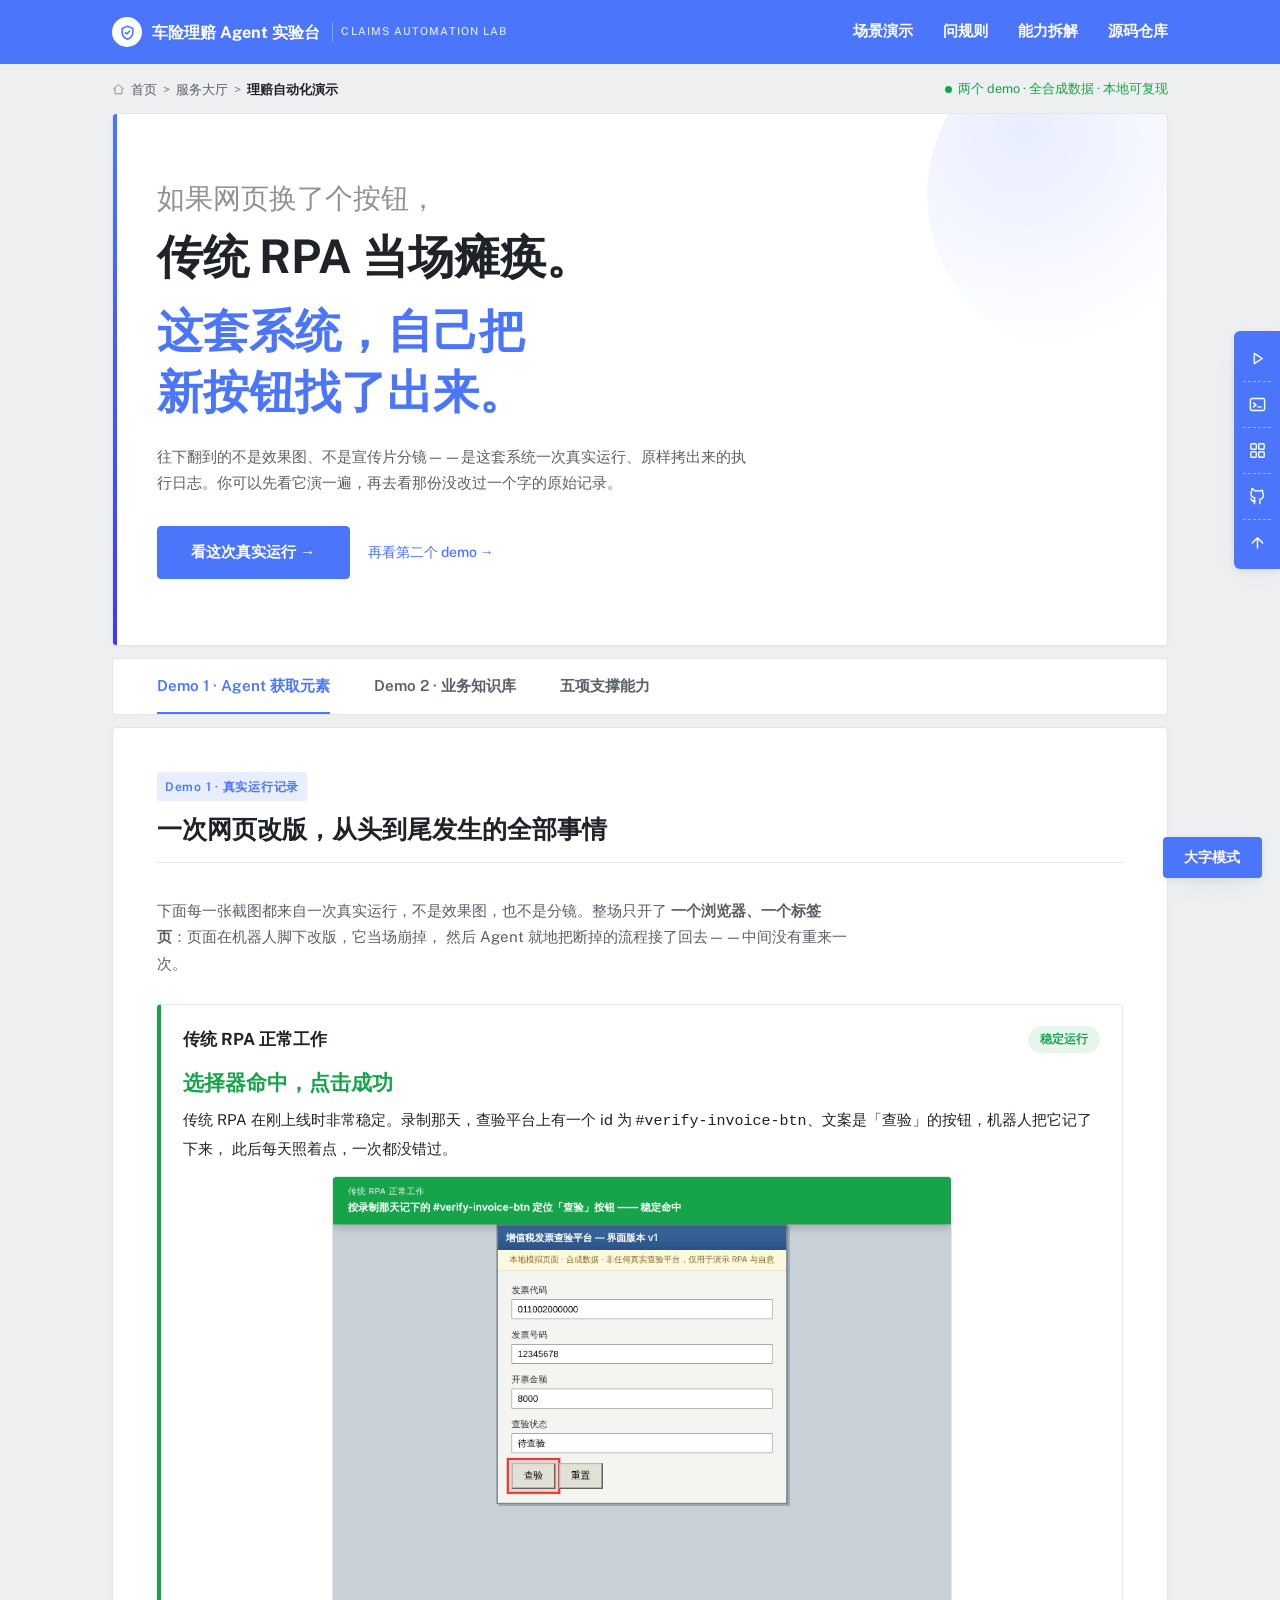
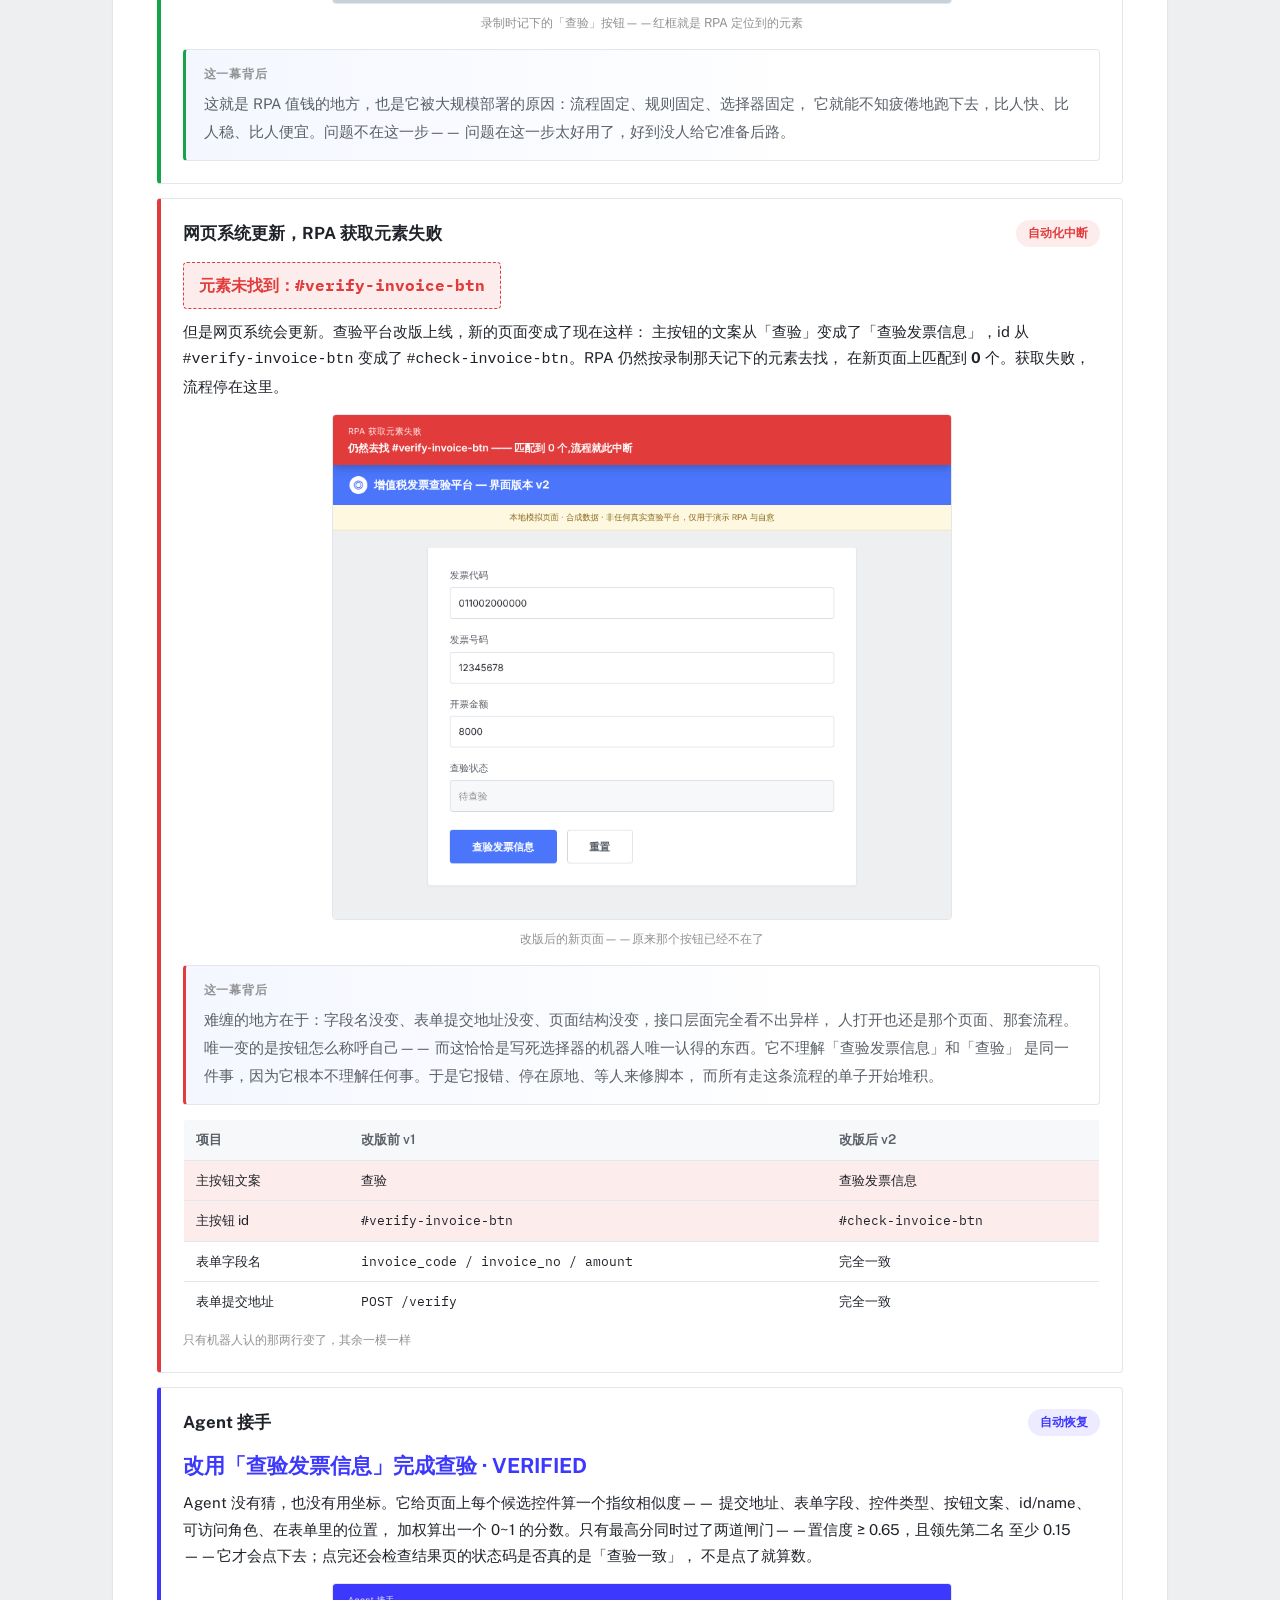
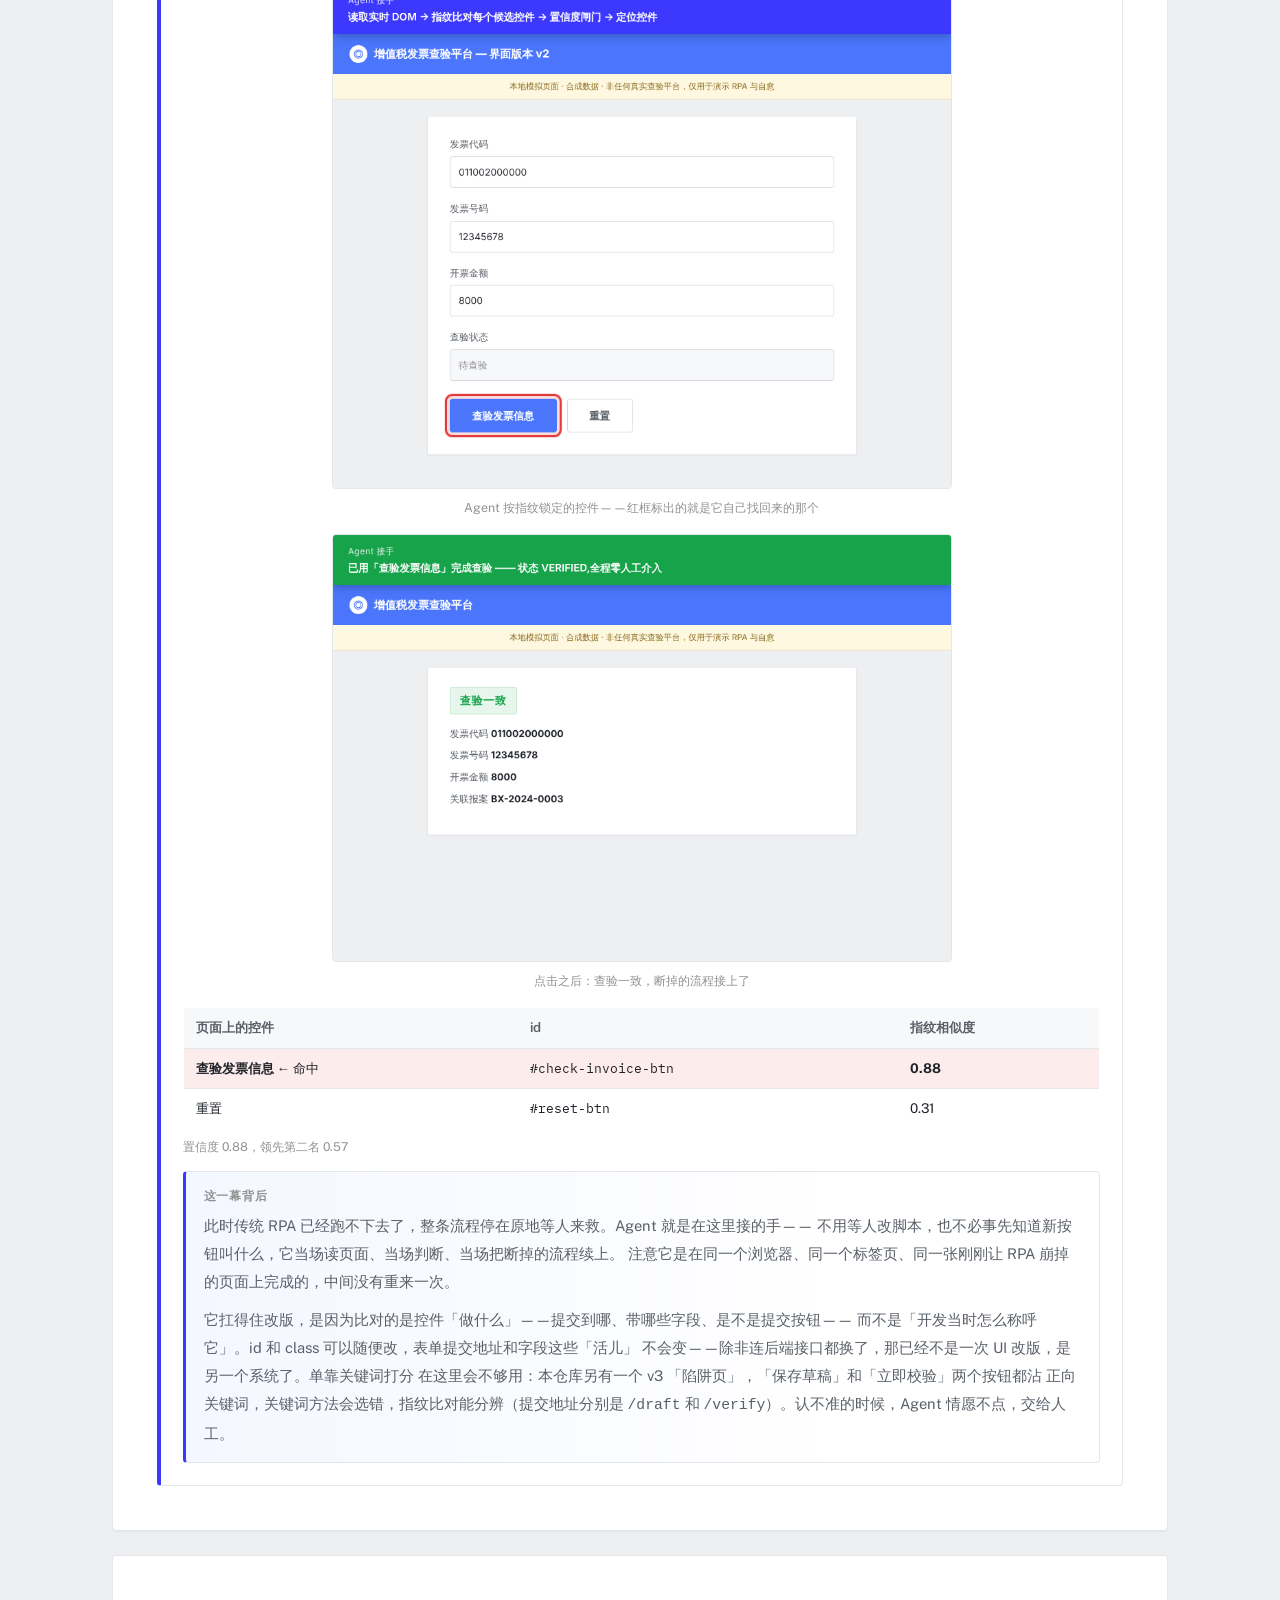
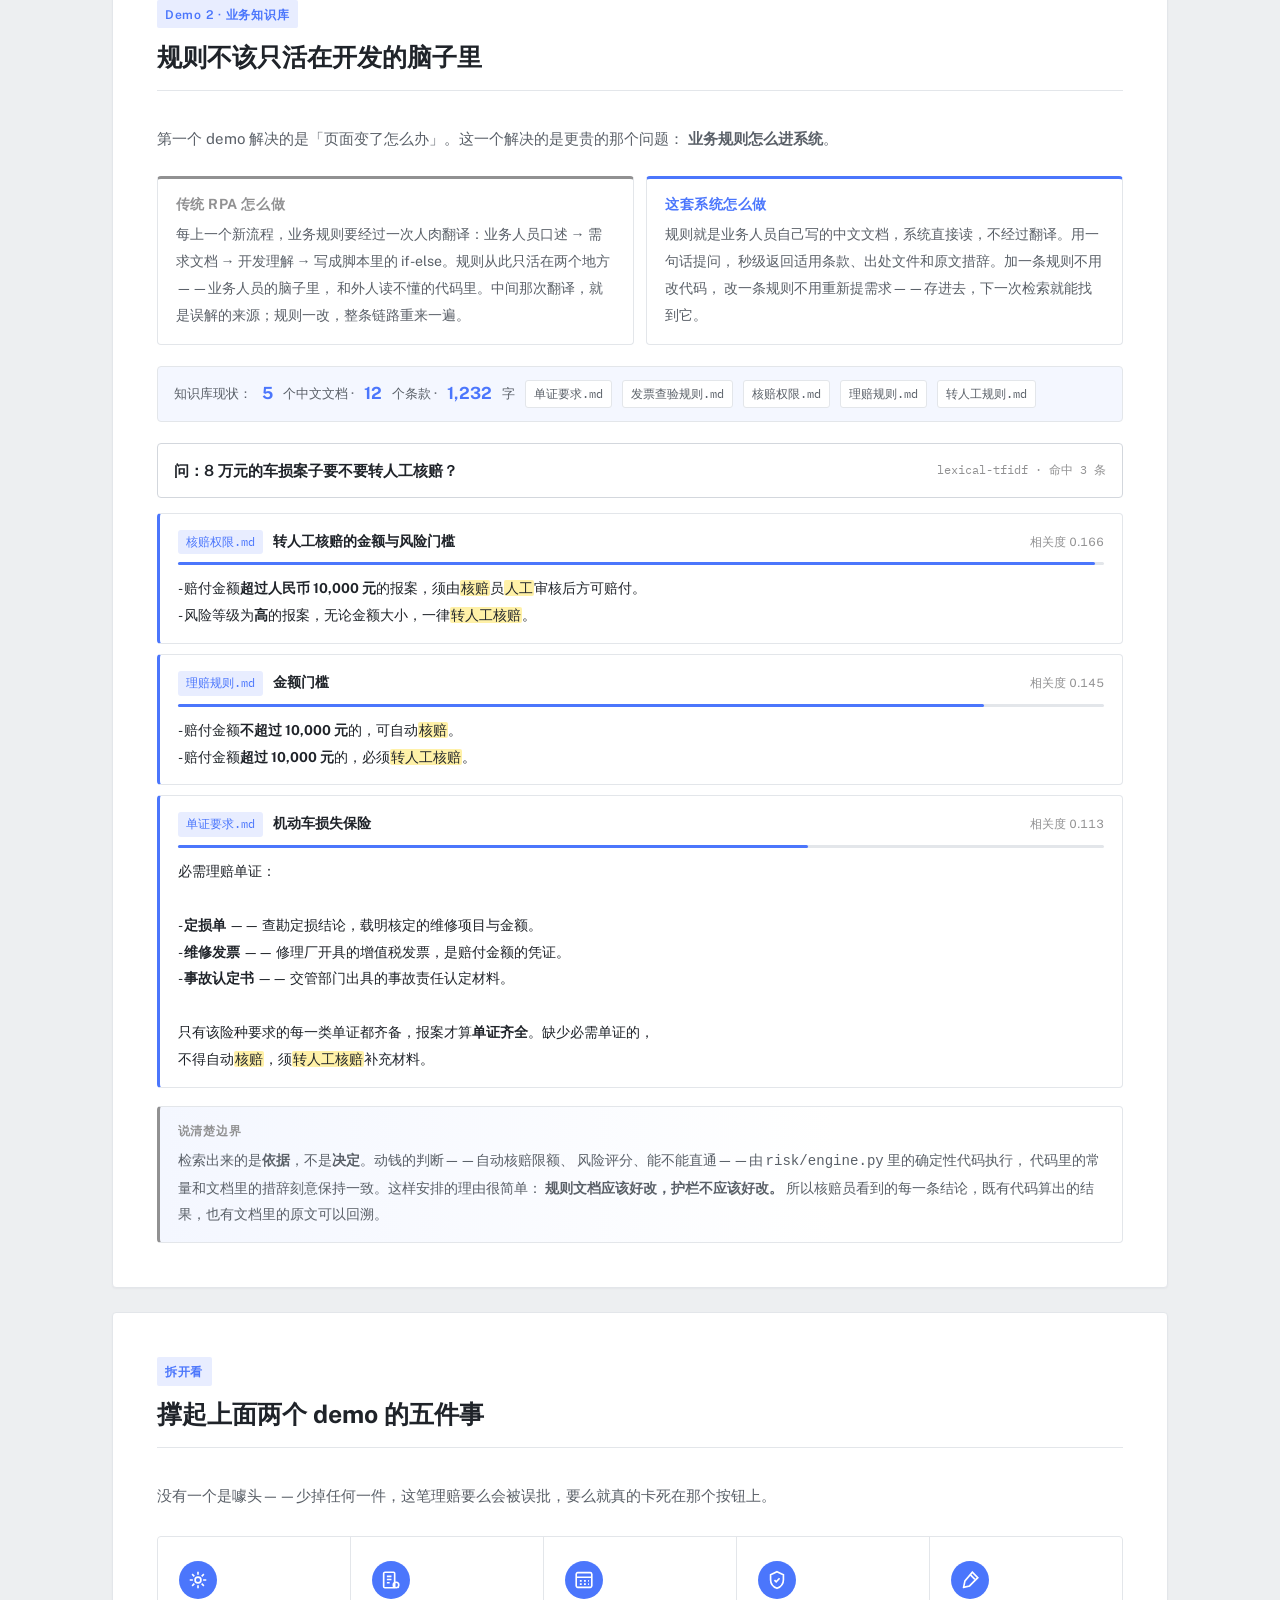
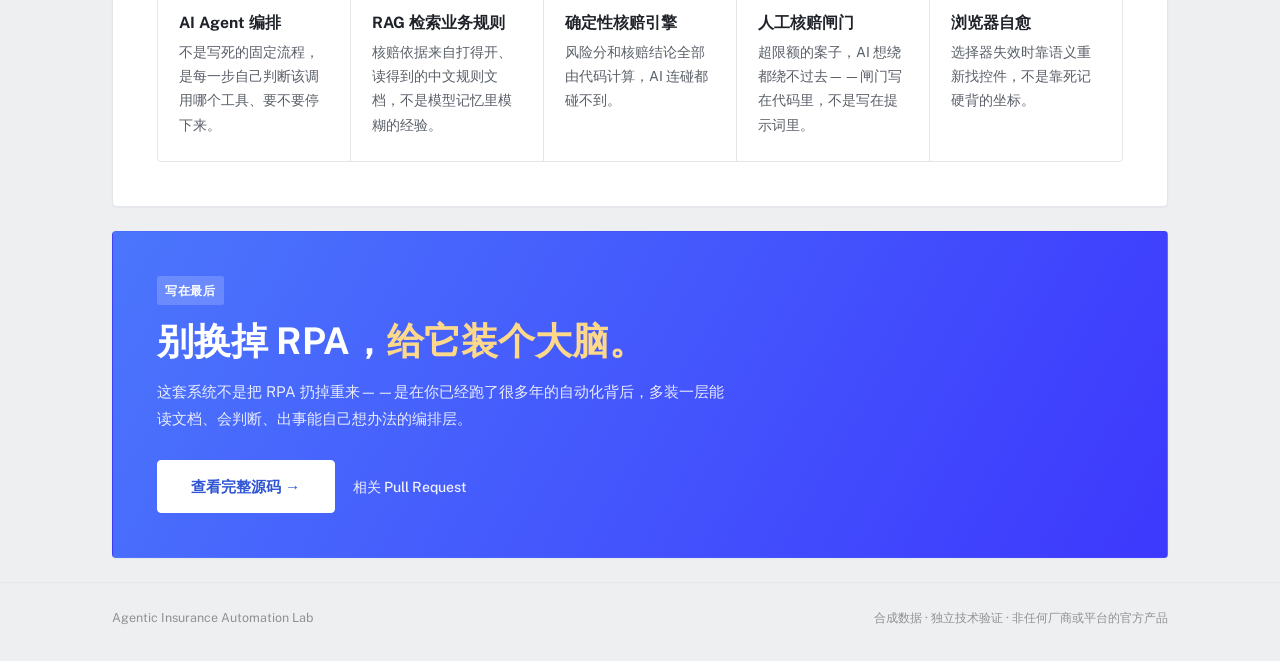
==== commit 74ead6bc: "浏览器自愈从关键词打分升级为指纹比对 + 置信度闸门 旧的自愈只按意图关键词给候选控件打分，选分最高的那个点下去——能扛过 v1→v2 这种「按钮改名但意思不变」的改版，但扛不住两个按钮都沾同一批 正" ====
--- a/docs/index.html
+++ b/docs/index.html
@@ -642,33 +642,38 @@
             <span class="act-badge">自动恢复</span>
           </header>
           <div class="act-headline">改用「查验发票信息」完成查验 · VERIFIED</div>
-          <p class="narration">Agent 没有猜，也没有用坐标。它读取实时 DOM，枚举页面上所有可操作控件，
-            按意图关键词打分，选出得分最高的那个，再用 <code>role=button</code> + 可访问名称去定位
-            ——这是选择器失效后依然站得住的路径。</p>
+          <p class="narration">Agent 没有猜，也没有用坐标。它给页面上每个候选控件算一个指纹相似度——
+            提交地址、表单字段、控件类型、按钮文案、id/name、可访问角色、在表单里的位置，
+            加权算出一个 0~1 的分数。只有最高分同时过了两道闸门——置信度 ≥ 0.65，且领先第二名
+            至少 0.15——它才会点下去；点完还会检查结果页的状态码是否真的是「查验一致」，
+            不是点了就算数。</p>
           <figure>
-            <img src="screenshots/act3_agent_picks.png" alt="Agent 按语义锁定的控件被红框标出">
-            <figcaption>Agent 按语义锁定的控件——红框标出的就是它自己找回来的那个</figcaption>
+            <img src="screenshots/act3_agent_picks.png" alt="Agent 按指纹锁定的控件被红框标出">
+            <figcaption>Agent 按指纹锁定的控件——红框标出的就是它自己找回来的那个</figcaption>
           </figure>
           <figure>
             <img src="screenshots/act3_agent_done.png" alt="查验结果页显示查验一致">
             <figcaption>点击之后：查验一致，断掉的流程接上了</figcaption>
           </figure>
           <table class="difftbl">
-            <thead><tr><th>页面上的控件</th><th>id</th><th>意图得分</th></tr></thead>
+            <thead><tr><th>页面上的控件</th><th>id</th><th>指纹相似度</th></tr></thead>
             <tbody>
-              <tr class="changed"><td><strong>查验发票信息</strong> ← 命中</td><td><code>#check-invoice-btn</code></td><td><strong>11</strong></td></tr>
-              <tr><td>重置</td><td><code>#reset-btn</code></td><td>0</td></tr>
+              <tr class="changed"><td><strong>查验发票信息</strong> ← 命中</td><td><code>#check-invoice-btn</code></td><td><strong>0.88</strong></td></tr>
+              <tr><td>重置</td><td><code>#reset-btn</code></td><td>0.31</td></tr>
             </tbody>
           </table>
-          <div class="tbl-cap">Agent 读到的全部候选控件与打分结果</div>
+          <div class="tbl-cap">置信度 0.88，领先第二名 0.57</div>
           <div class="act-context" style="margin-top:14px">
             <span class="lbl">这一幕背后</span>
             <p>此时传统 RPA 已经跑不下去了，整条流程停在原地等人来救。Agent 就是在这里接的手——
               不用等人改脚本，也不必事先知道新按钮叫什么，它当场读页面、当场判断、当场把断掉的流程续上。
               注意它是在同一个浏览器、同一个标签页、同一张刚刚让 RPA 崩掉的页面上完成的，中间没有重来一次。</p>
-            <p>它扛得住改版，是因为定位锚在「人怎么读这个按钮」上，而不是「开发当时怎么命名它」上：
-              id 和 class 可以随便改，按钮上写给人看的那几个字不会——一变，用户就不认识这个页面了。
-              这也正是无障碍标准在做的事。</p>
+            <p>它扛得住改版，是因为比对的是控件「做什么」——提交到哪、带哪些字段、是不是提交按钮——
+              而不是「开发当时怎么称呼它」。id 和 class 可以随便改，表单提交地址和字段这些「活儿」
+              不会变——除非连后端接口都换了，那已经不是一次 UI 改版，是另一个系统了。单靠关键词打分
+              在这里会不够用：本仓库另有一个 v3 「陷阱页」，「保存草稿」和「立即校验」两个按钮都沾
+              正向关键词，关键词方法会选错，指纹比对能分辨（提交地址分别是 <code>/draft</code> 和
+              <code>/verify</code>）。认不准的时候，Agent 情愿不点，交给人工。</p>
           </div>
         </article>
 
